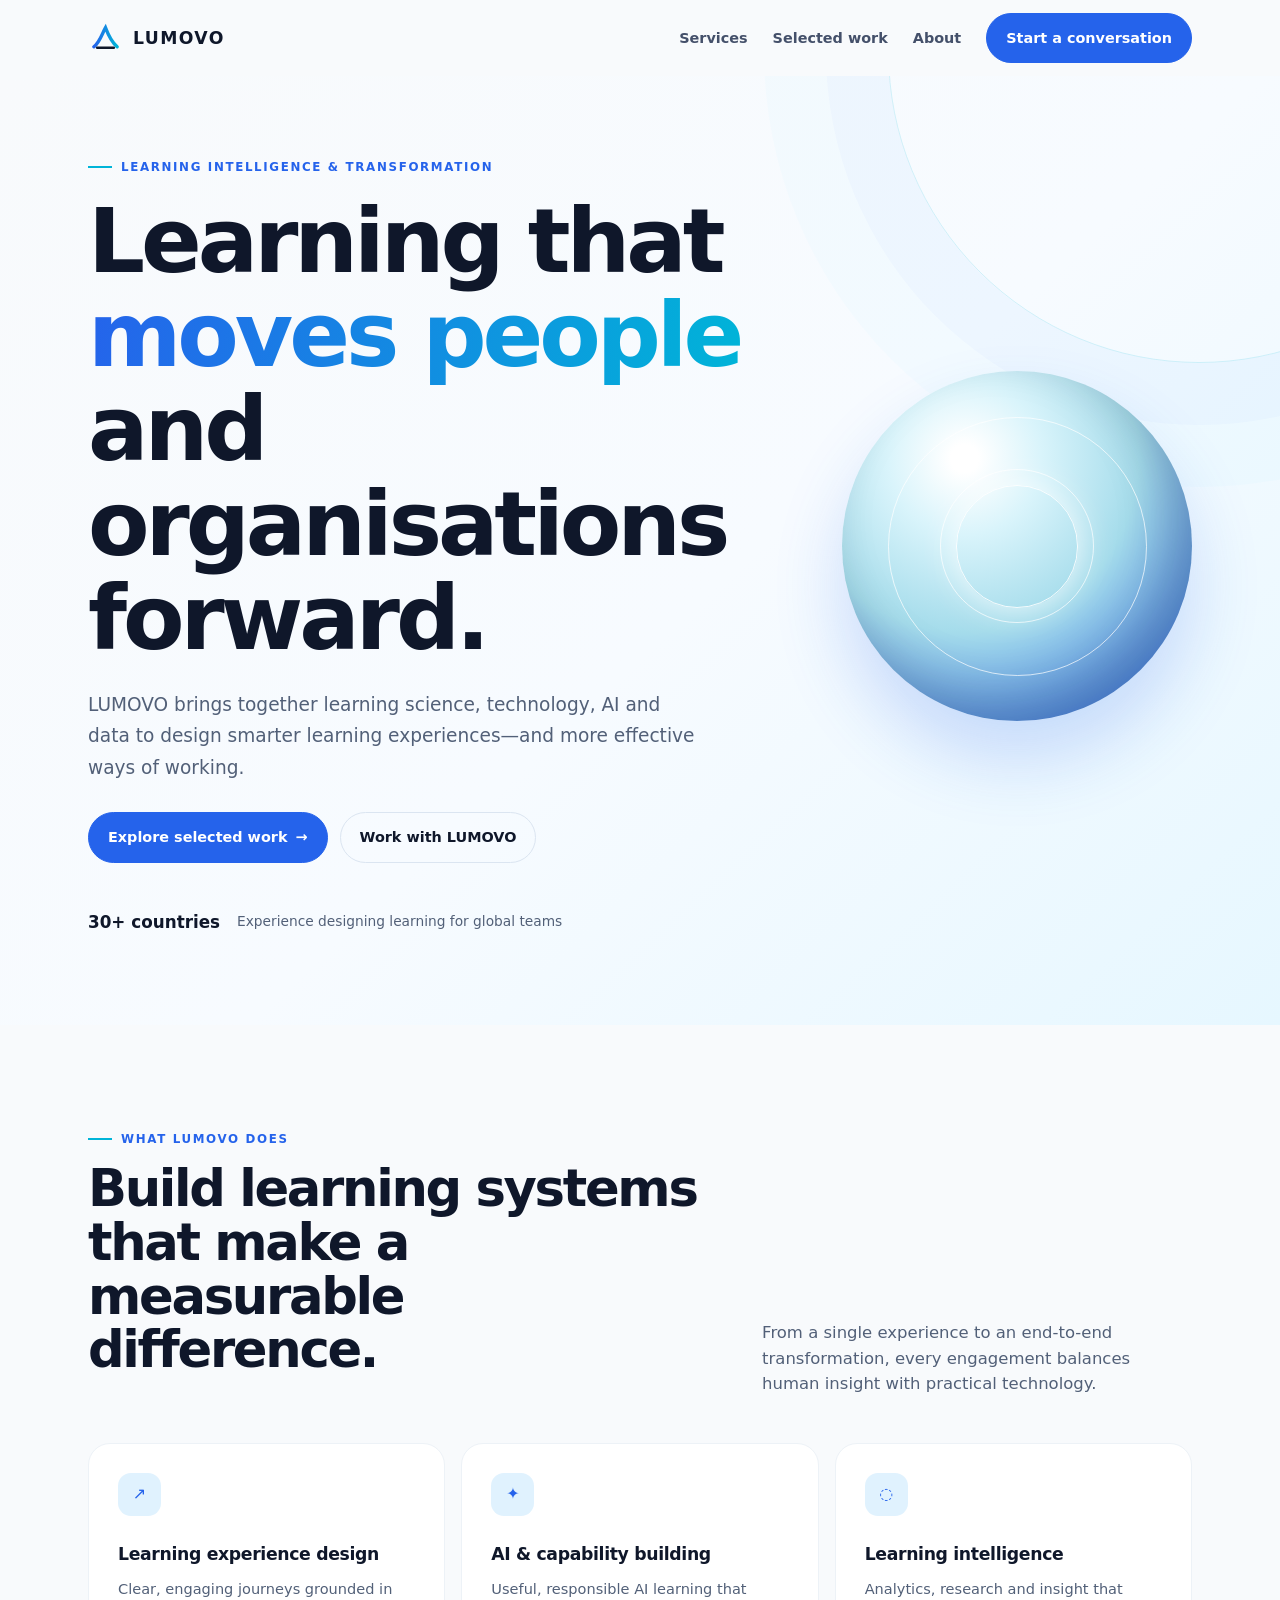
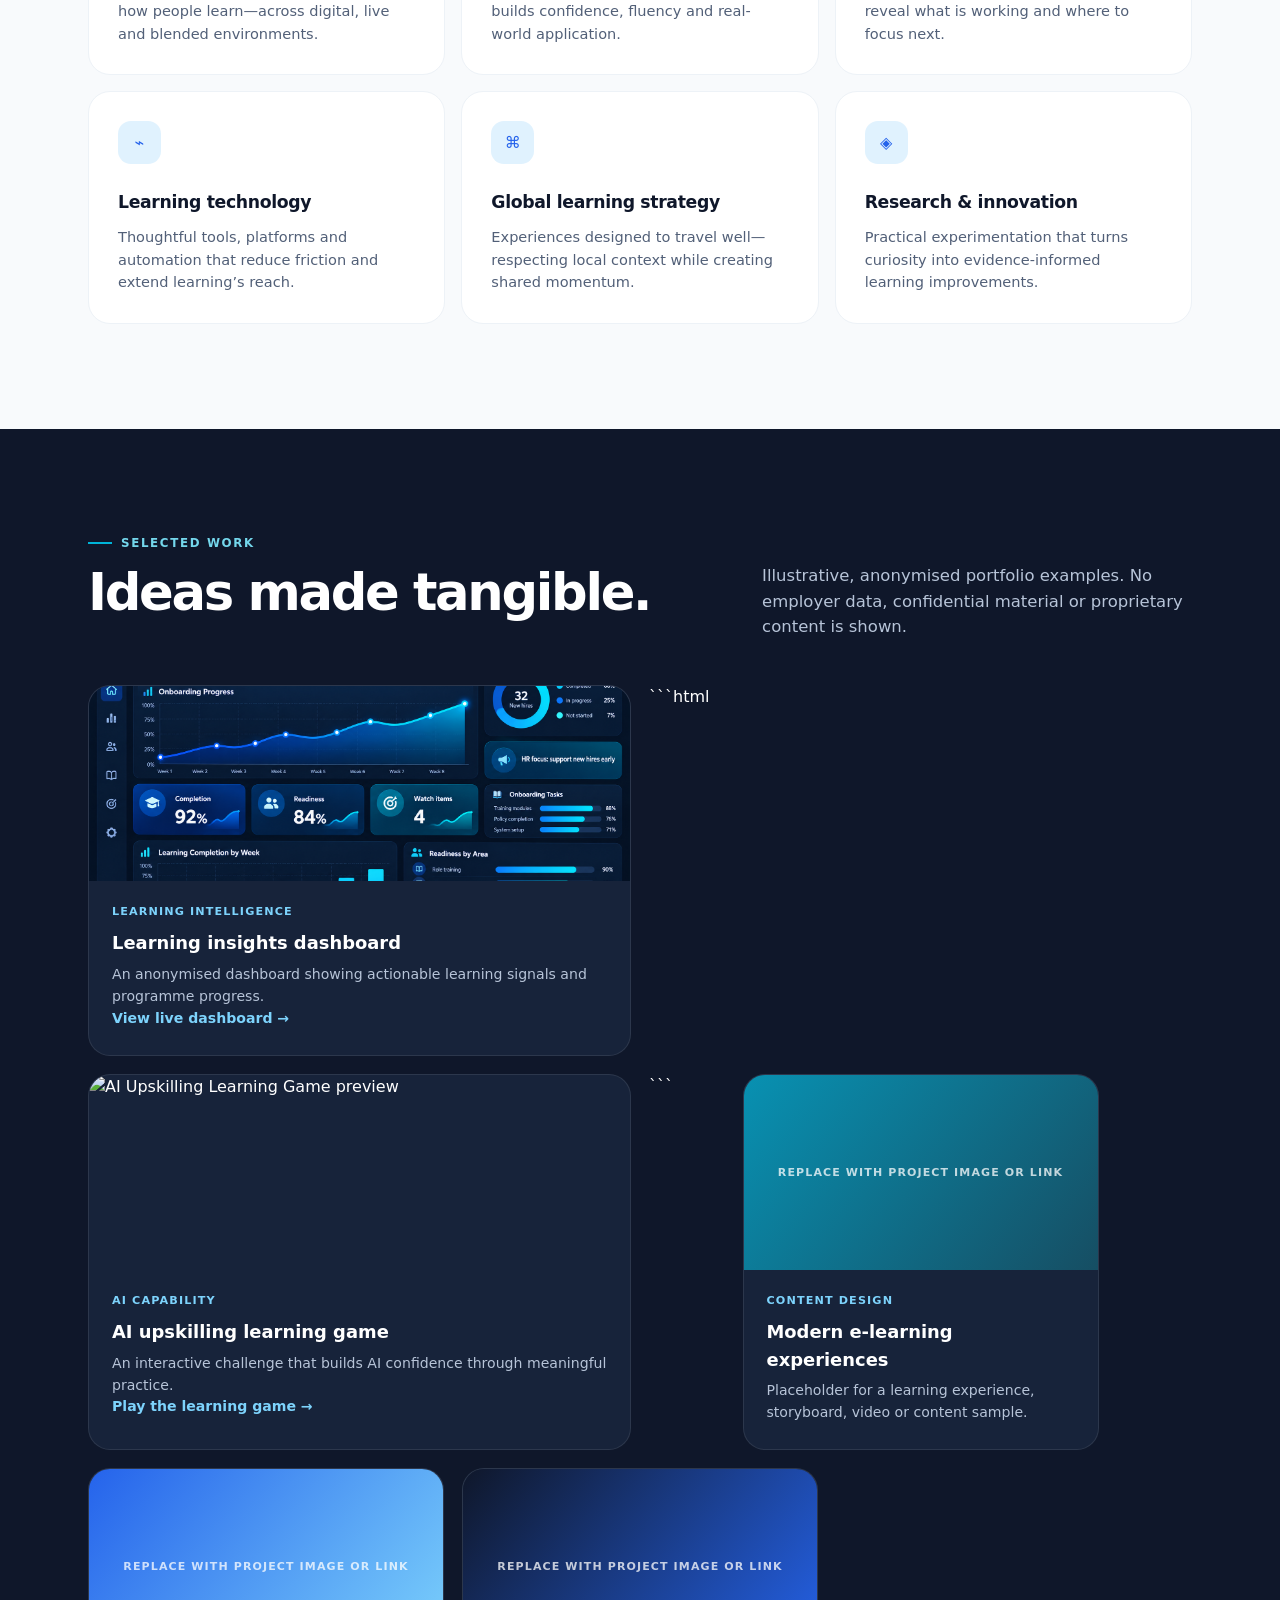
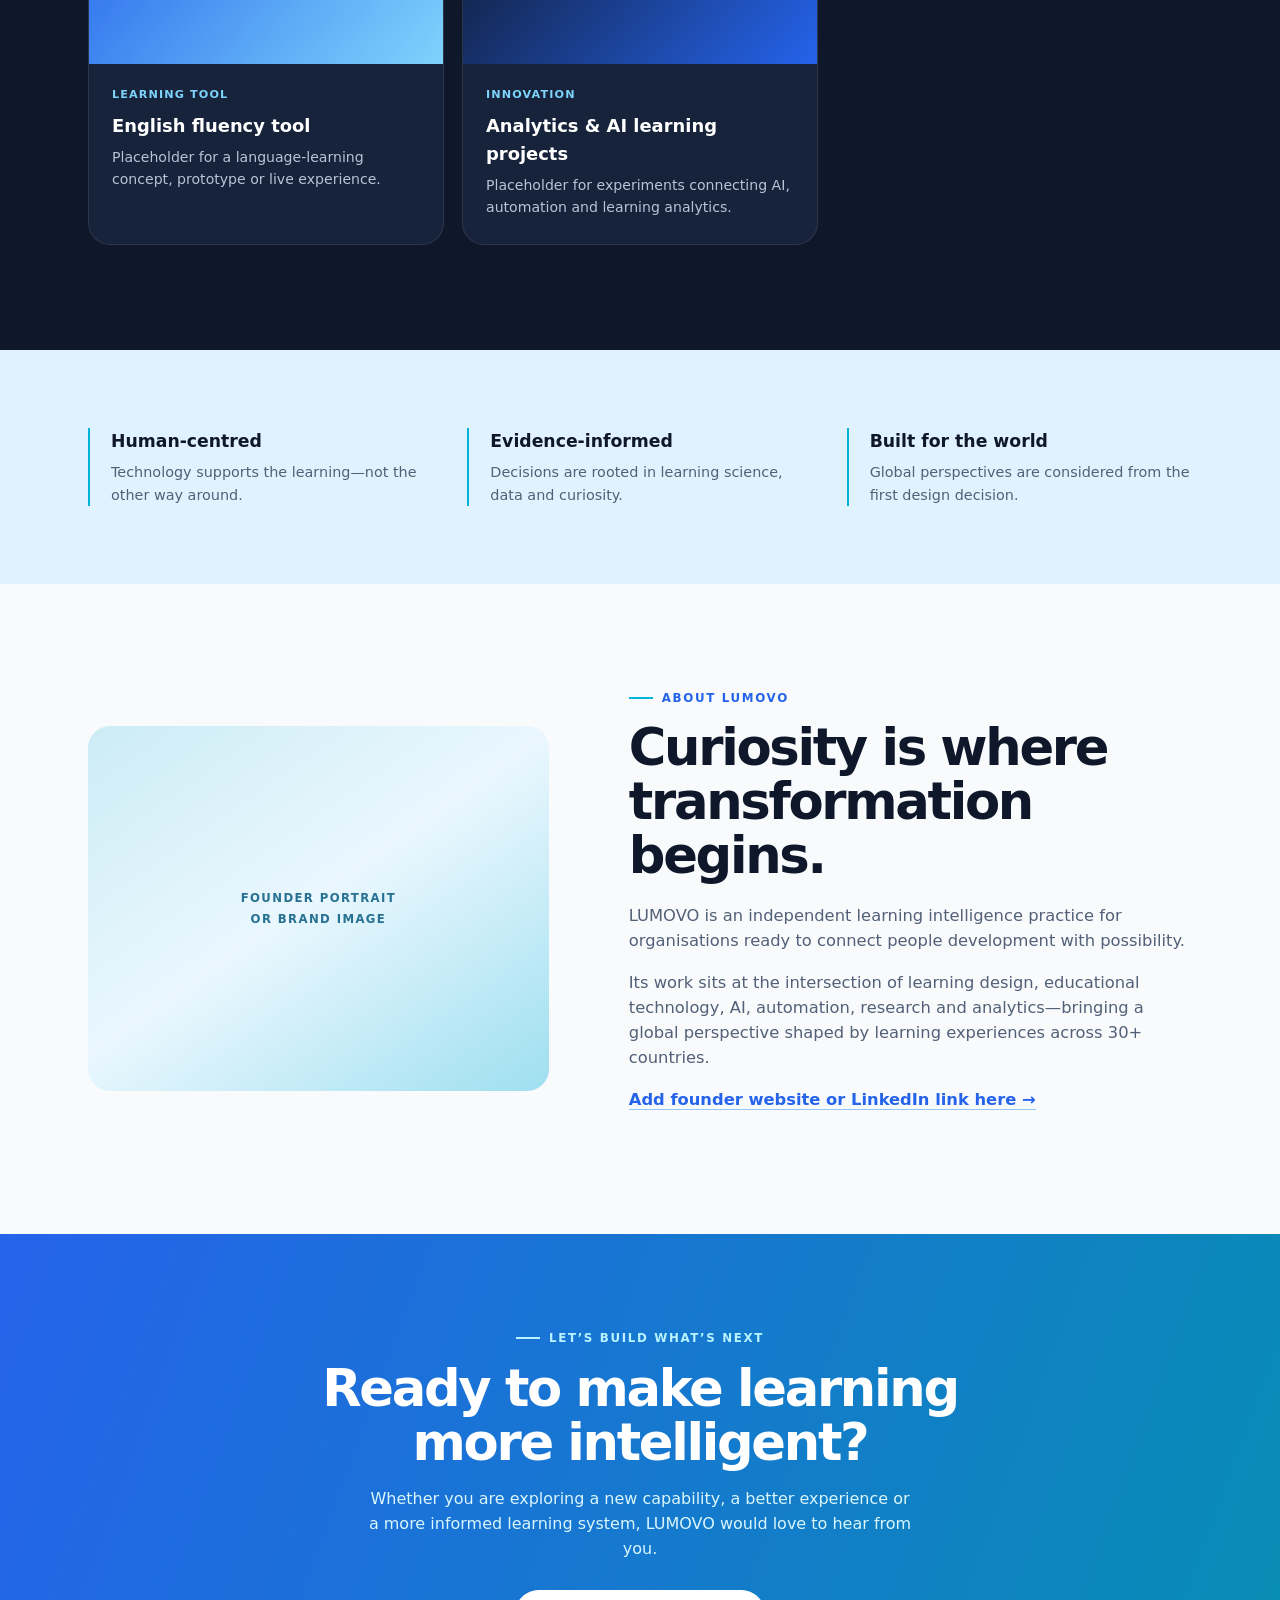
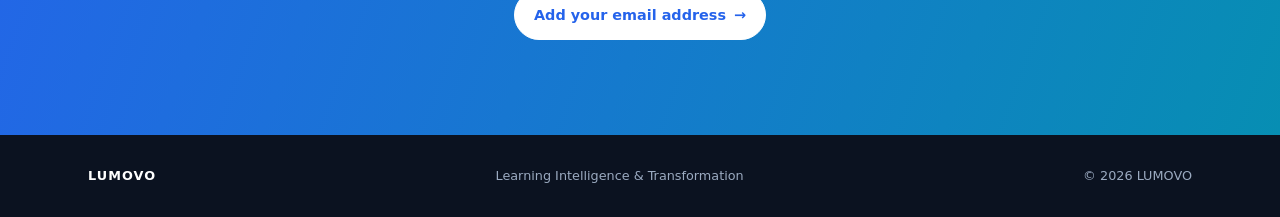
==== index.html @ 99c5e03d "Update index.html" ====
<!doctype html>
<html lang="en">
<head>
  <meta charset="utf-8">
  <meta name="viewport" content="width=device-width, initial-scale=1">
  <meta name="description" content="LUMOVO — Learning Intelligence & Transformation. Global learning experiences designed with science, technology, AI and data.">
  <title>LUMOVO — Learning Intelligence & Transformation</title>
  <style>
    :root{--blue:#2563eb;--cyan:#00b4d8;--ink:#0f172a;--muted:#526078;--soft:#e0f2fe;--mist:#f8fafc;--white:#fff;--line:#dbe5f1;--radius:22px;--shadow:0 18px 50px rgba(15,23,42,.09)}
    *{box-sizing:border-box} html{scroll-behavior:smooth} body{margin:0;font-family:Inter,ui-sans-serif,system-ui,-apple-system,BlinkMacSystemFont,"Segoe UI",sans-serif;color:var(--ink);background:var(--mist);line-height:1.55} a{color:inherit;text-decoration:none} .wrap{max-width:1160px;margin:auto;padding:0 28px}.eyebrow{font-size:.74rem;font-weight:800;letter-spacing:.14em;text-transform:uppercase;color:var(--blue);display:flex;align-items:center;gap:9px}.eyebrow:before{content:"";width:24px;height:2px;background:var(--cyan)}h1,h2,h3,p{margin-top:0}h1,h2{letter-spacing:-.045em;line-height:1.05}h2{font-size:clamp(2rem,4vw,3.3rem);max-width:690px;margin:14px 0 20px}p{color:var(--muted)}
    .nav{height:76px;display:flex;align-items:center;justify-content:space-between}.brand{display:flex;align-items:center;gap:10px;font-size:1.08rem;font-weight:850;letter-spacing:.08em}.mark{width:35px;height:35px}.nav-links{display:flex;align-items:center;gap:25px;font-size:.9rem;font-weight:650;color:#44506a}.nav-links a:not(.button):hover{color:var(--blue)}.button{display:inline-flex;align-items:center;justify-content:center;gap:8px;padding:13px 19px;border-radius:999px;background:var(--blue);color:white;font-size:.9rem;font-weight:750;border:1px solid var(--blue);transition:transform .2s,box-shadow .2s,background .2s}.button:hover{transform:translateY(-2px);box-shadow:0 10px 22px rgba(37,99,235,.25);background:#1d4ed8}.button.ghost{background:transparent;color:var(--ink);border-color:var(--line)}.button.ghost:hover{background:white;box-shadow:none}
    .hero{position:relative;overflow:hidden;padding:82px 0 90px;background:linear-gradient(137deg,#f8fafc 0%,#f7fbff 55%,#e6f7ff 100%)}.hero:before{content:"";position:absolute;width:620px;height:620px;border-radius:50%;border:1px solid rgba(0,180,216,.16);right:-230px;top:-335px;box-shadow:0 0 0 62px rgba(37,99,235,.025),0 0 0 124px rgba(0,180,216,.02)}.hero-grid{position:relative;display:grid;grid-template-columns:1.25fr .75fr;gap:42px;align-items:center}.hero h1{font-size:clamp(3.15rem,7vw,6.2rem);margin:18px 0 24px;max-width:820px}.gradient{background:linear-gradient(100deg,var(--blue),var(--cyan));-webkit-background-clip:text;background-clip:text;color:transparent}.lead{font-size:1.16rem;max-width:620px;line-height:1.7}.hero-actions{display:flex;gap:12px;flex-wrap:wrap;margin-top:29px}.trust{display:flex;gap:17px;align-items:center;margin-top:46px;font-size:.86rem;color:#526078}.trust strong{color:var(--ink);font-size:1.05rem}.orb{aspect-ratio:1;border-radius:50%;background:radial-gradient(circle at 35% 25%,#fff 0 4%,#d9f4fb 22%,#a5dceb 50%,#2563eb 100%);box-shadow:inset -22px -26px 50px rgba(15,23,42,.22),0 40px 70px rgba(37,99,235,.2);position:relative;max-width:350px;justify-self:end;width:100%}.orb:before,.orb:after{content:"";position:absolute;border-radius:50%;border:1px solid rgba(255,255,255,.7)}.orb:before{inset:13%}.orb:after{inset:28%}.orb span{position:absolute;inset:0;margin:auto;width:35%;height:35%;border-radius:50%;border:1px solid rgba(255,255,255,.85);box-shadow:0 0 35px rgba(255,255,255,.8)}
    section{padding:105px 0}.intro{display:grid;grid-template-columns:1fr .7fr;gap:60px;align-items:end}.intro p{font-size:1.03rem;margin:0}.service-grid{display:grid;grid-template-columns:repeat(3,1fr);gap:16px;margin-top:46px}.service{background:white;border:1px solid #edf2f7;padding:29px;border-radius:var(--radius);transition:transform .25s,box-shadow .25s}.service:hover{transform:translateY(-5px);box-shadow:var(--shadow)}.icon{height:43px;width:43px;border-radius:13px;background:var(--soft);color:var(--blue);display:grid;place-items:center;margin-bottom:25px}.service h3{font-size:1.08rem;margin-bottom:10px;letter-spacing:-.02em}.service p{font-size:.91rem;margin-bottom:0}.work{background:var(--ink);color:white}.work .eyebrow{color:#74d7ec}.work h2{color:white}.work .intro p{color:#b7c4d8}.work-grid{display:grid;grid-template-columns:repeat(12,1fr);gap:18px;margin-top:45px}.project{background:#17233a;border:1px solid rgba(255,255,255,.09);border-radius:var(--radius);overflow:hidden;transition:transform .25s,background .25s}.project:hover{transform:translateY(-5px);background:#1d2c46}.project:nth-child(1),.project:nth-child(2){grid-column:span 6}.project:nth-child(n+3){grid-column:span 4}.visual{height:195px;display:grid;place-items:center;position:relative;overflow:hidden;background:linear-gradient(140deg,#233b70,#0d8ca9)}.visual:after{content:"Replace with project image or link";font-size:.69rem;letter-spacing:.1em;text-transform:uppercase;color:rgba(255,255,255,.75);font-weight:700;position:relative;z-index:2}.visual.dashboard{background:linear-gradient(130deg,#1d4ed8,#16aac7)}.visual.dashboard:before{content:"";position:absolute;inset:33px 38px;background:linear-gradient(90deg,rgba(255,255,255,.75) 24%,transparent 24% 27%,rgba(255,255,255,.32) 27% 54%,transparent 54% 57%,rgba(255,255,255,.5) 57%);opacity:.45;border-radius:8px}.visual.game{background:linear-gradient(130deg,#3b82f6,#0f766e)}.visual.content{background:linear-gradient(130deg,#0891b2,#164e63)}.visual.fluency{background:linear-gradient(130deg,#2563eb,#7dd3fc)}.visual.analytics{background:linear-gradient(130deg,#0f172a,#2563eb)}.project-copy{padding:22px 23px 25px}.tag{font-size:.7rem;color:#7dd3fc;letter-spacing:.1em;text-transform:uppercase;font-weight:800}.project h3{font-size:1.12rem;margin:9px 0 7px}.project p{font-size:.88rem;color:#b7c4d8;margin:0}
    .principles{padding:78px 0;background:var(--soft)}.principle-grid{display:grid;grid-template-columns:repeat(3,1fr);gap:34px}.principle{border-left:2px solid var(--cyan);padding-left:21px}.principle strong{display:block;font-size:1.08rem;margin-bottom:7px}.principle p{font-size:.9rem;margin:0}.about-grid{display:grid;grid-template-columns:.9fr 1.1fr;gap:80px;align-items:center}.portrait{min-height:365px;border-radius:var(--radius);background:linear-gradient(145deg,#ccecf5,#eaf7fe 48%,#9edff0);position:relative;overflow:hidden;display:grid;place-items:center}.portrait:after{content:"Founder portrait\A or brand image";white-space:pre;text-align:center;text-transform:uppercase;line-height:1.8;letter-spacing:.12em;font-size:.73rem;color:#277192;font-weight:800}.about-copy p{font-size:1.02rem}.text-link{color:var(--blue);font-weight:750;border-bottom:1px solid #93c5fd}.contact{padding:95px 0;background:linear-gradient(110deg,#2563eb,#078eb3);text-align:center;color:white}.contact .eyebrow{color:#b8f4ff;justify-content:center}.contact .eyebrow:before{background:#b8f4ff}.contact h2{max-width:700px;margin:15px auto 18px;color:white}.contact p{color:#d9f6fc;max-width:550px;margin:0 auto 28px}.contact .button{background:white;color:var(--blue);border-color:white}.contact .button:hover{box-shadow:0 12px 28px rgba(3,28,59,.22)}footer{background:#0b1220;color:#9baac0;padding:31px 0;font-size:.8rem}footer .wrap{display:flex;justify-content:space-between;gap:20px;align-items:center}.footer-brand{color:white;font-weight:800;letter-spacing:.08em}
    @media(max-width:800px){.nav-links>a:not(.button){display:none}.hero{padding:50px 0 70px}.hero-grid,.intro,.about-grid{grid-template-columns:1fr}.orb{display:none}.intro{gap:10px}.service-grid,.principle-grid{grid-template-columns:1fr}.work-grid{grid-template-columns:1fr}.project:nth-child(n){grid-column:span 1}.about-grid{gap:38px}.portrait{min-height:260px}section{padding:72px 0}footer .wrap{flex-direction:column;align-items:flex-start}.trust{margin-top:36px}}
    @media(prefers-reduced-motion:reduce){html{scroll-behavior:auto}*,*:before,*:after{transition:none!important}}
  </style>
</head>
<body>
  <header class="wrap nav"><a class="brand" href="#top" aria-label="Lumovo home"><svg class="mark" viewBox="0 0 42 42" aria-hidden="true"><defs><linearGradient id="g" x1="0" x2="1"><stop stop-color="#2563EB"/><stop offset="1" stop-color="#00B4D8"/></linearGradient></defs><path d="M7 31C14 26 17 15 21 8c3 8 7 17 14 23" fill="none" stroke="url(#g)" stroke-width="4" stroke-linecap="round"/><path d="M11 32h20" stroke="#0F172A" stroke-width="3" stroke-linecap="round"/></svg>LUMOVO</a><nav class="nav-links" aria-label="Main navigation"><a href="#services">Services</a><a href="#work">Selected work</a><a href="#about">About</a><a class="button" href="#contact">Start a conversation</a></nav></header>
  <main id="top">
    <section class="hero"><div class="wrap hero-grid"><div><div class="eyebrow">Learning Intelligence &amp; Transformation</div><h1>Learning that <span class="gradient">moves people</span> and organisations forward.</h1><p class="lead">LUMOVO brings together learning science, technology, AI and data to design smarter learning experiences—and more effective ways of working.</p><div class="hero-actions"><a class="button" href="#work">Explore selected work <span aria-hidden="true">→</span></a><a class="button ghost" href="#contact">Work with LUMOVO</a></div><div class="trust"><strong>30+ countries</strong><span>Experience designing learning for global teams</span></div></div><div class="orb" aria-hidden="true"><span></span></div></div></section>
    <section id="services"><div class="wrap"><div class="intro"><div><div class="eyebrow">What LUMOVO does</div><h2>Build learning systems that make a measurable difference.</h2></div><p>From a single experience to an end-to-end transformation, every engagement balances human insight with practical technology.</p></div><div class="service-grid"><article class="service"><div class="icon">↗</div><h3>Learning experience design</h3><p>Clear, engaging journeys grounded in how people learn—across digital, live and blended environments.</p></article><article class="service"><div class="icon">✦</div><h3>AI &amp; capability building</h3><p>Useful, responsible AI learning that builds confidence, fluency and real-world application.</p></article><article class="service"><div class="icon">◌</div><h3>Learning intelligence</h3><p>Analytics, research and insight that reveal what is working and where to focus next.</p></article><article class="service"><div class="icon">⌁</div><h3>Learning technology</h3><p>Thoughtful tools, platforms and automation that reduce friction and extend learning’s reach.</p></article><article class="service"><div class="icon">⌘</div><h3>Global learning strategy</h3><p>Experiences designed to travel well—respecting local context while creating shared momentum.</p></article><article class="service"><div class="icon">◈</div><h3>Research &amp; innovation</h3><p>Practical experimentation that turns curiosity into evidence-informed learning improvements.</p></article></div></div></section>
    <section class="work" id="work"><div class="wrap"><div class="intro"><div><div class="eyebrow">Selected work</div><h2>Ideas made tangible.</h2></div><p>Illustrative, anonymised portfolio examples. No employer data, confidential material or proprietary content is shown.</p></div><div class="work-grid">
      <article class="project"><a href="https://deepikakanojia.github.io/Onboarding-Dashboard/" target="_blank" rel="noopener" style="display:block; height:195px; overflow:hidden;">   <img src="assets/learning-insights-dashboard.png" alt="Anonymised learning insights dashboard preview" style="width:100%; height:100%; object-fit:cover; display:block;"> </a><div class="project-copy"><div class="tag">Learning intelligence</div><h3>Learning insights dashboard</h3><p>An anonymised dashboard showing actionable learning signals and programme progress.</p> <p><a href="https://deepikakanojia.github.io/Onboarding-Dashboard/" target="_blank" rel="noopener" style="color:#7dd3fc; font-weight:700;">View live dashboard →</a></p></div></article>
      ```html <article class="project">   <a href="https://deepikakanojia.github.io/AI-upskilling-learning-game/"      target="_blank"      rel="noopener"      style="display:block; height:195px; overflow:hidden;">      <img       src="assets/ai-upskilling-learning-game.png"       alt="AI Upskilling Learning Game preview"       style="width:100%; height:100%; object-fit:cover; display:block;">   </a>    <div class="project-copy">     <div class="tag">AI capability</div>     <h3>AI upskilling learning game</h3>     <p>An interactive challenge that builds AI confidence through meaningful practice.</p>     <p>       <a href="https://deepikakanojia.github.io/AI-upskilling-learning-game/"          target="_blank"          rel="noopener"          style="color:#7dd3fc; font-weight:700;">         Play the learning game →       </a>     </p>   </div> </article> ```
      <article class="project"><div class="visual content"></div><div class="project-copy"><div class="tag">Content design</div><h3>Modern e-learning experiences</h3><p>Placeholder for a learning experience, storyboard, video or content sample.</p></div></article>
      <article class="project"><div class="visual fluency"></div><div class="project-copy"><div class="tag">Learning tool</div><h3>English fluency tool</h3><p>Placeholder for a language-learning concept, prototype or live experience.</p></div></article>
      <article class="project"><div class="visual analytics"></div><div class="project-copy"><div class="tag">Innovation</div><h3>Analytics &amp; AI learning projects</h3><p>Placeholder for experiments connecting AI, automation and learning analytics.</p></div></article>
    </div></div></section>
    <section class="principles"><div class="wrap principle-grid"><div class="principle"><strong>Human-centred</strong><p>Technology supports the learning—not the other way around.</p></div><div class="principle"><strong>Evidence-informed</strong><p>Decisions are rooted in learning science, data and curiosity.</p></div><div class="principle"><strong>Built for the world</strong><p>Global perspectives are considered from the first design decision.</p></div></div></section>
    <section id="about"><div class="wrap about-grid"><div class="portrait" role="img" aria-label="Placeholder for founder portrait or a Lumovo brand image"></div><div class="about-copy"><div class="eyebrow">About LUMOVO</div><h2>Curiosity is where transformation begins.</h2><p>LUMOVO is an independent learning intelligence practice for organisations ready to connect people development with possibility.</p><p>Its work sits at the intersection of learning design, educational technology, AI, automation, research and analytics—bringing a global perspective shaped by learning experiences across 30+ countries.</p><p><a class="text-link" href="https://example.com" target="_blank" rel="noopener">Add founder website or LinkedIn link here →</a></p></div></div></section>
    <section class="contact" id="contact"><div class="wrap"><div class="eyebrow">Let’s build what’s next</div><h2>Ready to make learning more intelligent?</h2><p>Whether you are exploring a new capability, a better experience or a more informed learning system, LUMOVO would love to hear from you.</p><a class="button" href="mailto:hello@yourdomain.com">Add your email address <span aria-hidden="true">→</span></a></div></section>
  </main>
  <footer><div class="wrap"><span class="footer-brand">LUMOVO</span><span>Learning Intelligence &amp; Transformation</span><span>© <span id="year"></span> LUMOVO</span></div></footer>
  <script>document.getElementById('year').textContent=new Date().getFullYear();</script>
</body>
</html>
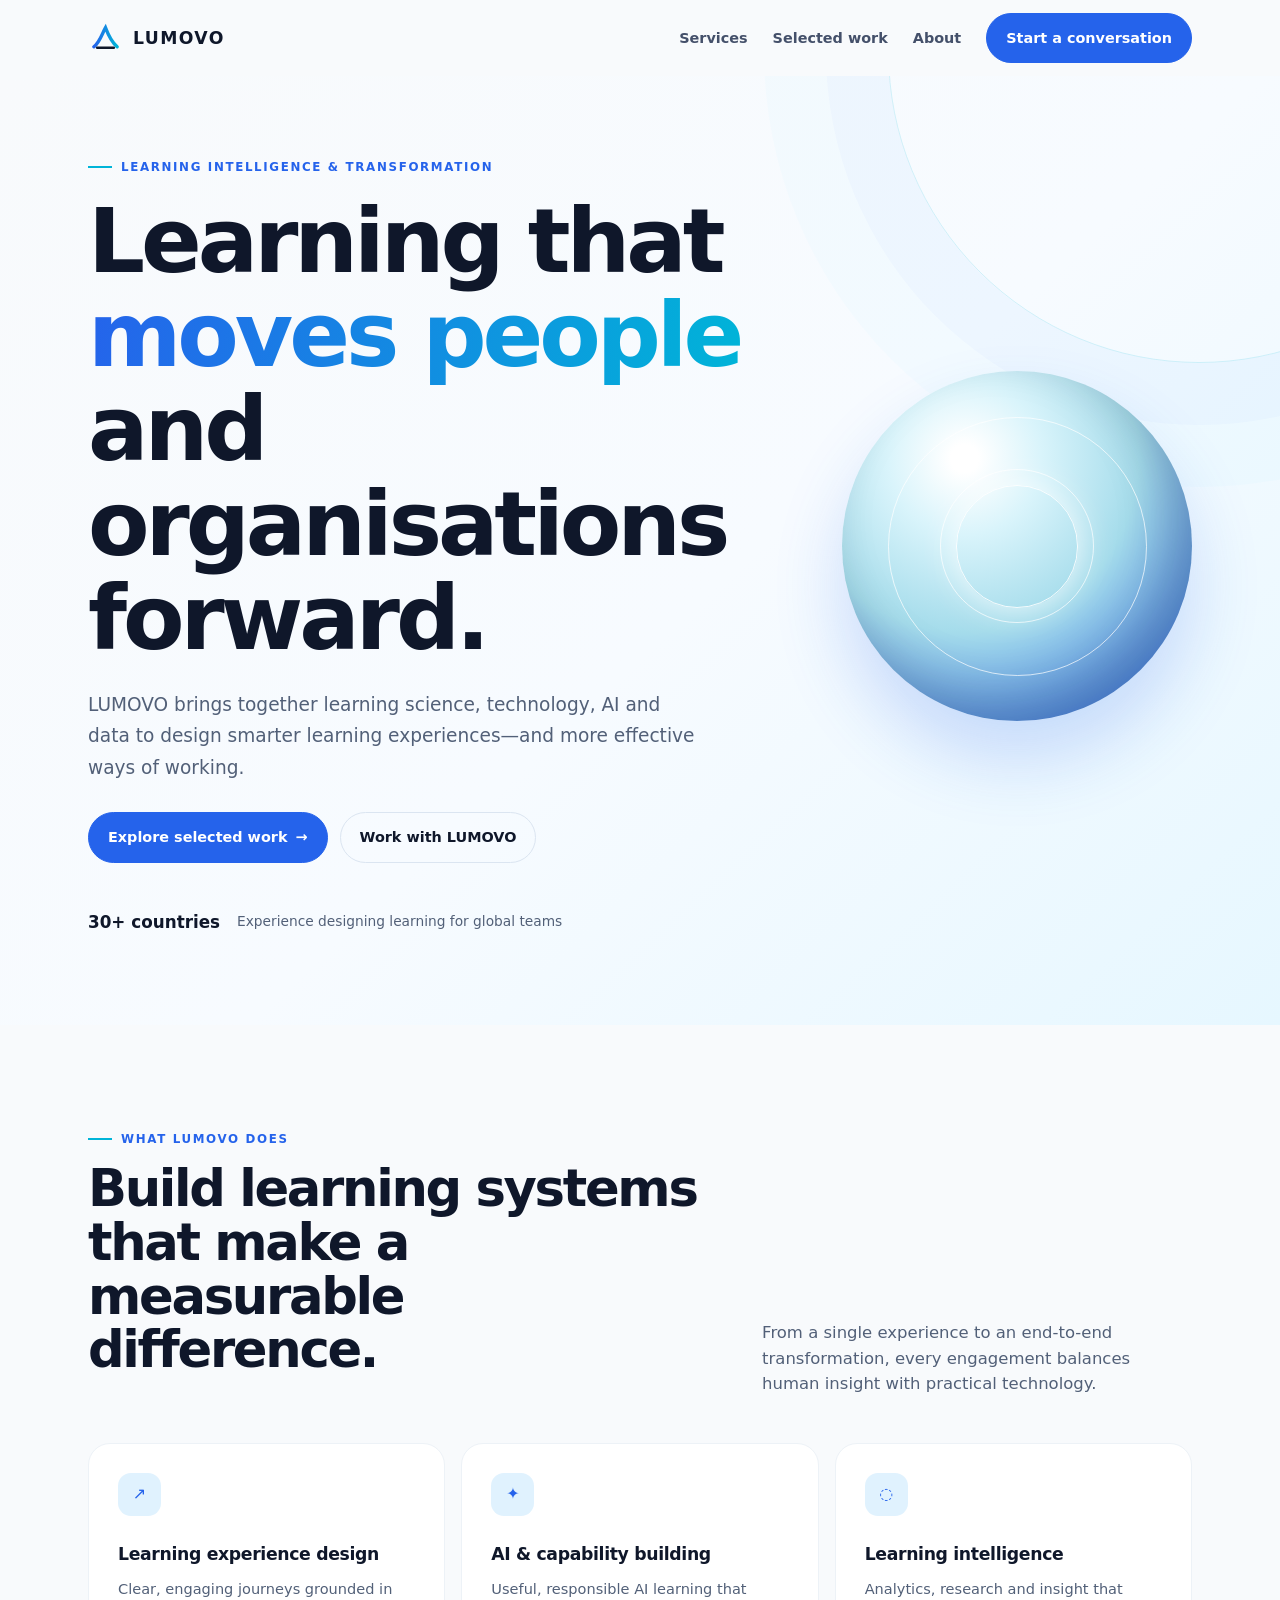
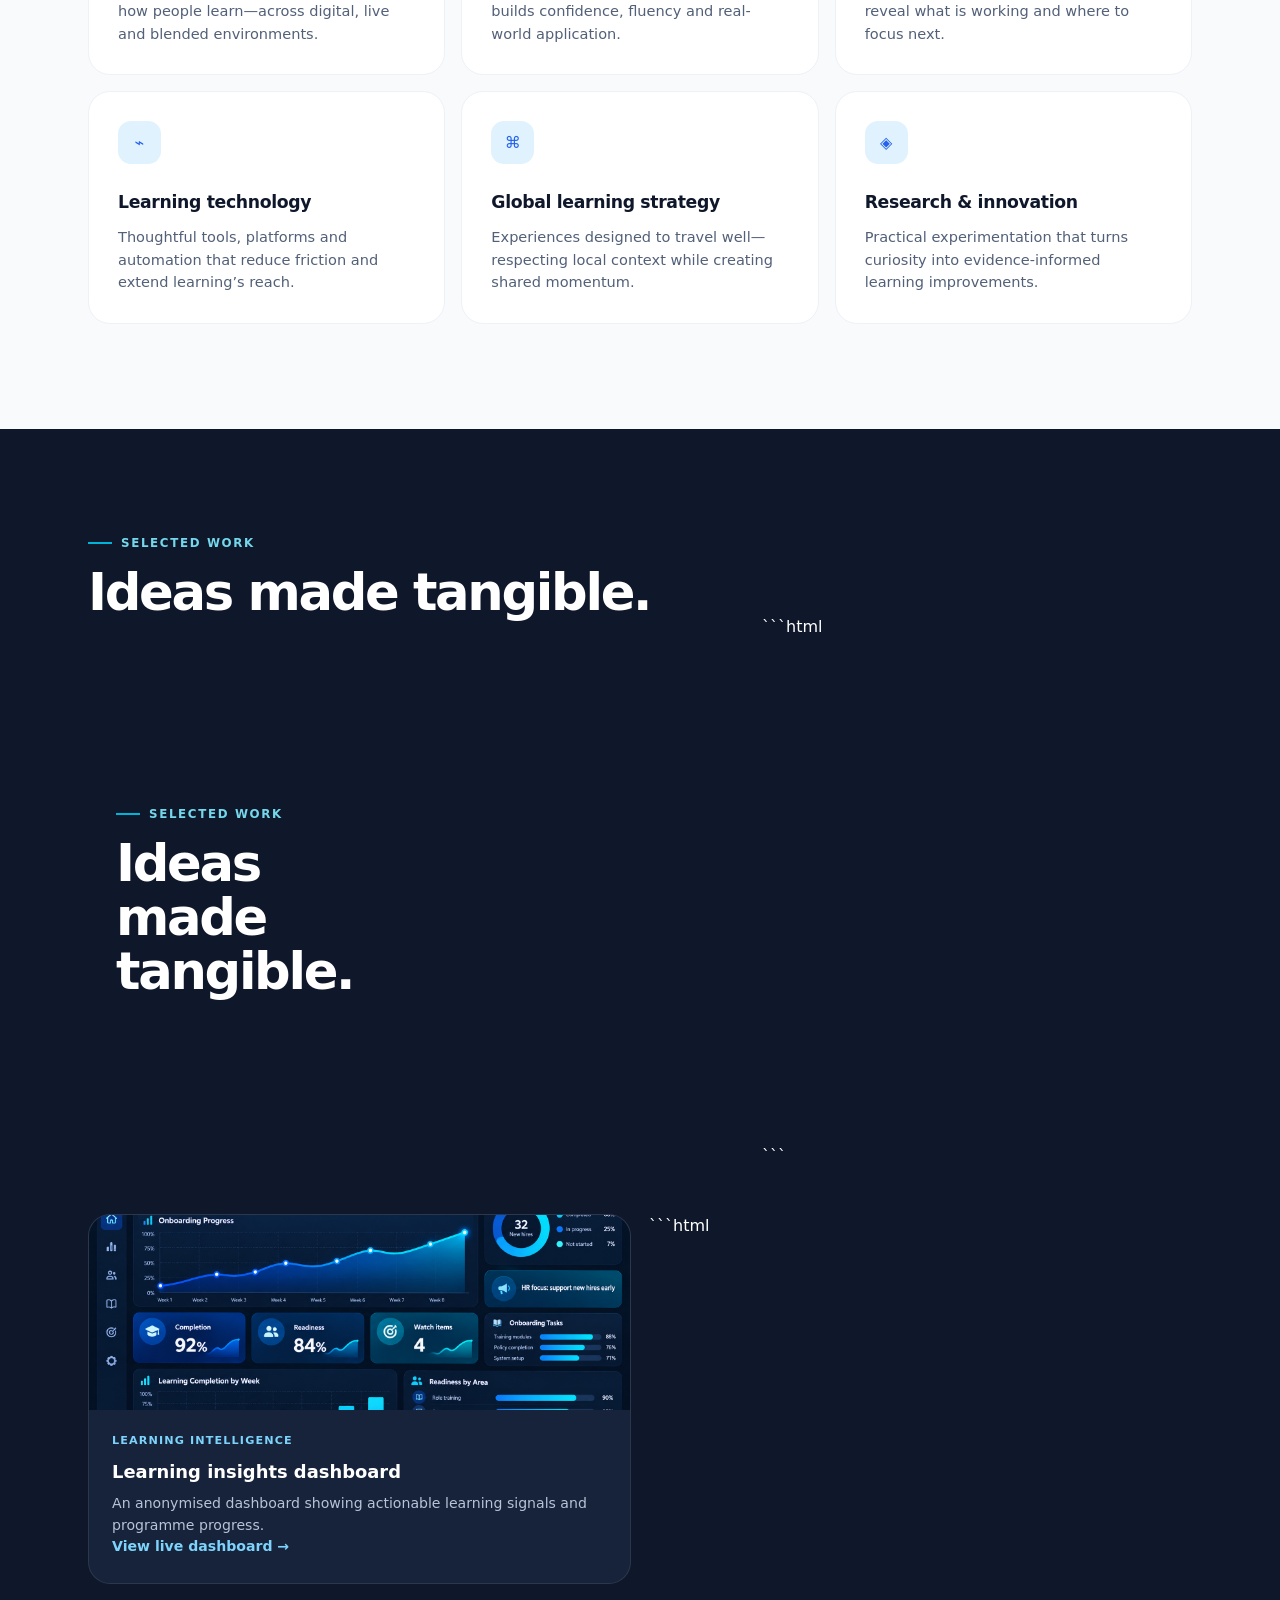
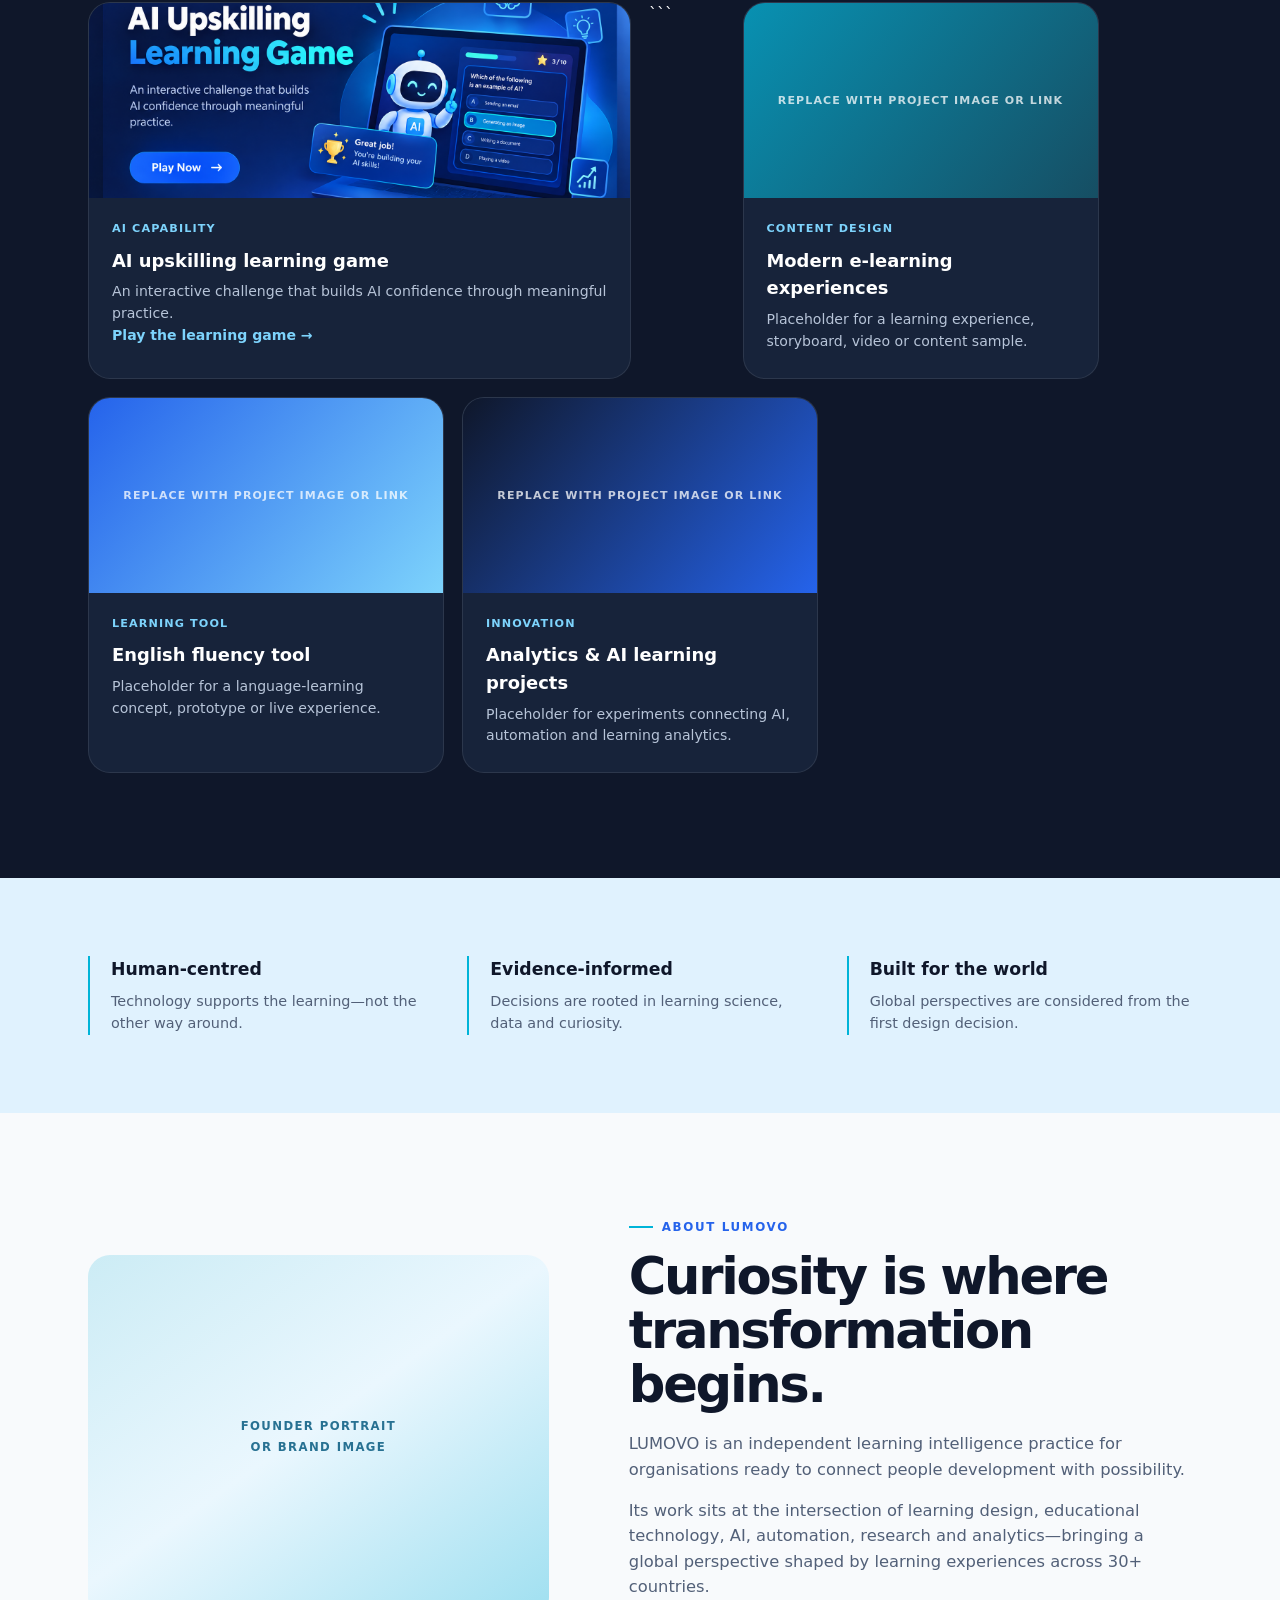
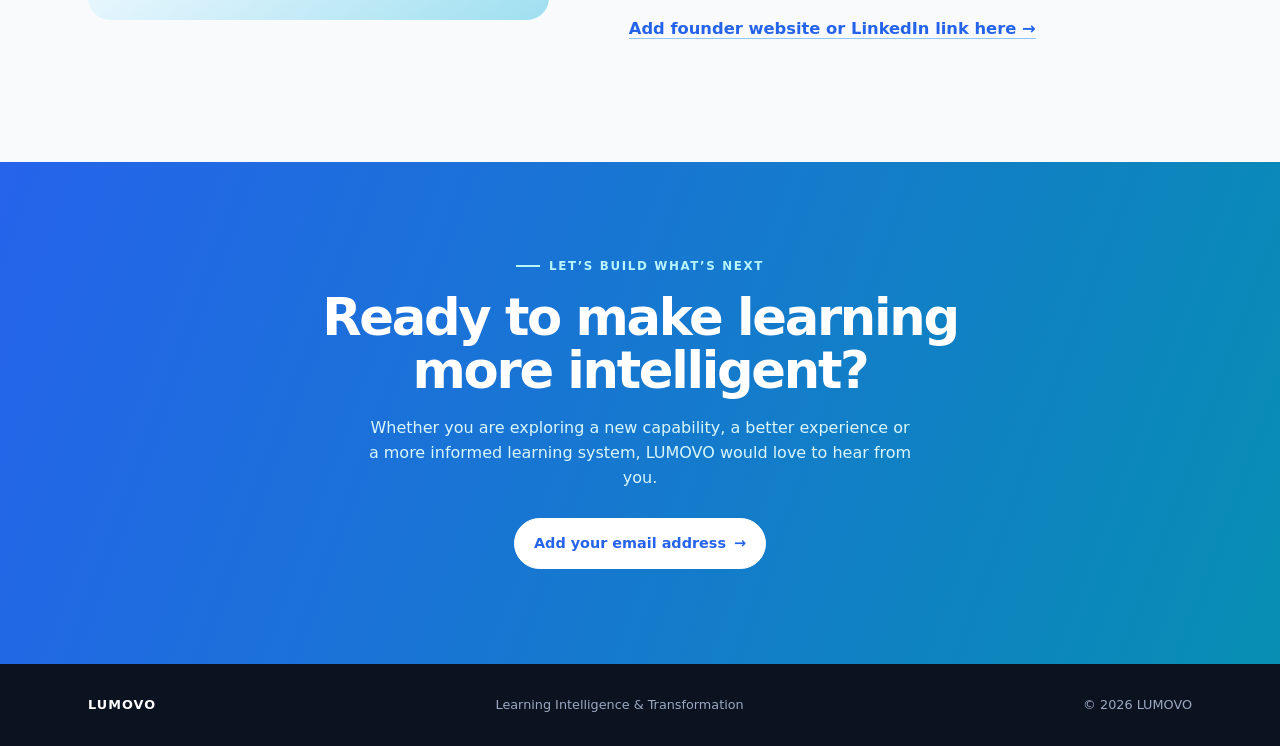
==== commit 47da6c48: "Update index.html" ====
--- a/index.html
+++ b/index.html
@@ -21,7 +21,7 @@
   <main id="top">
     <section class="hero"><div class="wrap hero-grid"><div><div class="eyebrow">Learning Intelligence &amp; Transformation</div><h1>Learning that <span class="gradient">moves people</span> and organisations forward.</h1><p class="lead">LUMOVO brings together learning science, technology, AI and data to design smarter learning experiences—and more effective ways of working.</p><div class="hero-actions"><a class="button" href="#work">Explore selected work <span aria-hidden="true">→</span></a><a class="button ghost" href="#contact">Work with LUMOVO</a></div><div class="trust"><strong>30+ countries</strong><span>Experience designing learning for global teams</span></div></div><div class="orb" aria-hidden="true"><span></span></div></div></section>
     <section id="services"><div class="wrap"><div class="intro"><div><div class="eyebrow">What LUMOVO does</div><h2>Build learning systems that make a measurable difference.</h2></div><p>From a single experience to an end-to-end transformation, every engagement balances human insight with practical technology.</p></div><div class="service-grid"><article class="service"><div class="icon">↗</div><h3>Learning experience design</h3><p>Clear, engaging journeys grounded in how people learn—across digital, live and blended environments.</p></article><article class="service"><div class="icon">✦</div><h3>AI &amp; capability building</h3><p>Useful, responsible AI learning that builds confidence, fluency and real-world application.</p></article><article class="service"><div class="icon">◌</div><h3>Learning intelligence</h3><p>Analytics, research and insight that reveal what is working and where to focus next.</p></article><article class="service"><div class="icon">⌁</div><h3>Learning technology</h3><p>Thoughtful tools, platforms and automation that reduce friction and extend learning’s reach.</p></article><article class="service"><div class="icon">⌘</div><h3>Global learning strategy</h3><p>Experiences designed to travel well—respecting local context while creating shared momentum.</p></article><article class="service"><div class="icon">◈</div><h3>Research &amp; innovation</h3><p>Practical experimentation that turns curiosity into evidence-informed learning improvements.</p></article></div></div></section>
-    <section class="work" id="work"><div class="wrap"><div class="intro"><div><div class="eyebrow">Selected work</div><h2>Ideas made tangible.</h2></div><p>Illustrative, anonymised portfolio examples. No employer data, confidential material or proprietary content is shown.</p></div><div class="work-grid">
+    <section class="work" id="work"><div class="wrap"><div class="intro"><div><div class="eyebrow">Selected work</div><h2>Ideas made tangible.</h2></div>```html <section class="work" id="work">   <div class="wrap">     <div class="intro">       <div>         <div class="eyebrow">Selected work</div>         <h2>Ideas made tangible.</h2>       </div>     </div>      <div class="work-grid">       <!-- Keep all your existing project cards here -->     </div>   </div> </section> ```</div><div class="work-grid">
       <article class="project"><a href="https://deepikakanojia.github.io/Onboarding-Dashboard/" target="_blank" rel="noopener" style="display:block; height:195px; overflow:hidden;">   <img src="assets/learning-insights-dashboard.png" alt="Anonymised learning insights dashboard preview" style="width:100%; height:100%; object-fit:cover; display:block;"> </a><div class="project-copy"><div class="tag">Learning intelligence</div><h3>Learning insights dashboard</h3><p>An anonymised dashboard showing actionable learning signals and programme progress.</p> <p><a href="https://deepikakanojia.github.io/Onboarding-Dashboard/" target="_blank" rel="noopener" style="color:#7dd3fc; font-weight:700;">View live dashboard →</a></p></div></article>
       ```html <article class="project">   <a href="https://deepikakanojia.github.io/AI-upskilling-learning-game/"      target="_blank"      rel="noopener"      style="display:block; height:195px; overflow:hidden;">      <img       src="assets/ai-upskilling-learning-game.png"       alt="AI Upskilling Learning Game preview"       style="width:100%; height:100%; object-fit:cover; display:block;">   </a>    <div class="project-copy">     <div class="tag">AI capability</div>     <h3>AI upskilling learning game</h3>     <p>An interactive challenge that builds AI confidence through meaningful practice.</p>     <p>       <a href="https://deepikakanojia.github.io/AI-upskilling-learning-game/"          target="_blank"          rel="noopener"          style="color:#7dd3fc; font-weight:700;">         Play the learning game →       </a>     </p>   </div> </article> ```
       <article class="project"><div class="visual content"></div><div class="project-copy"><div class="tag">Content design</div><h3>Modern e-learning experiences</h3><p>Placeholder for a learning experience, storyboard, video or content sample.</p></div></article>
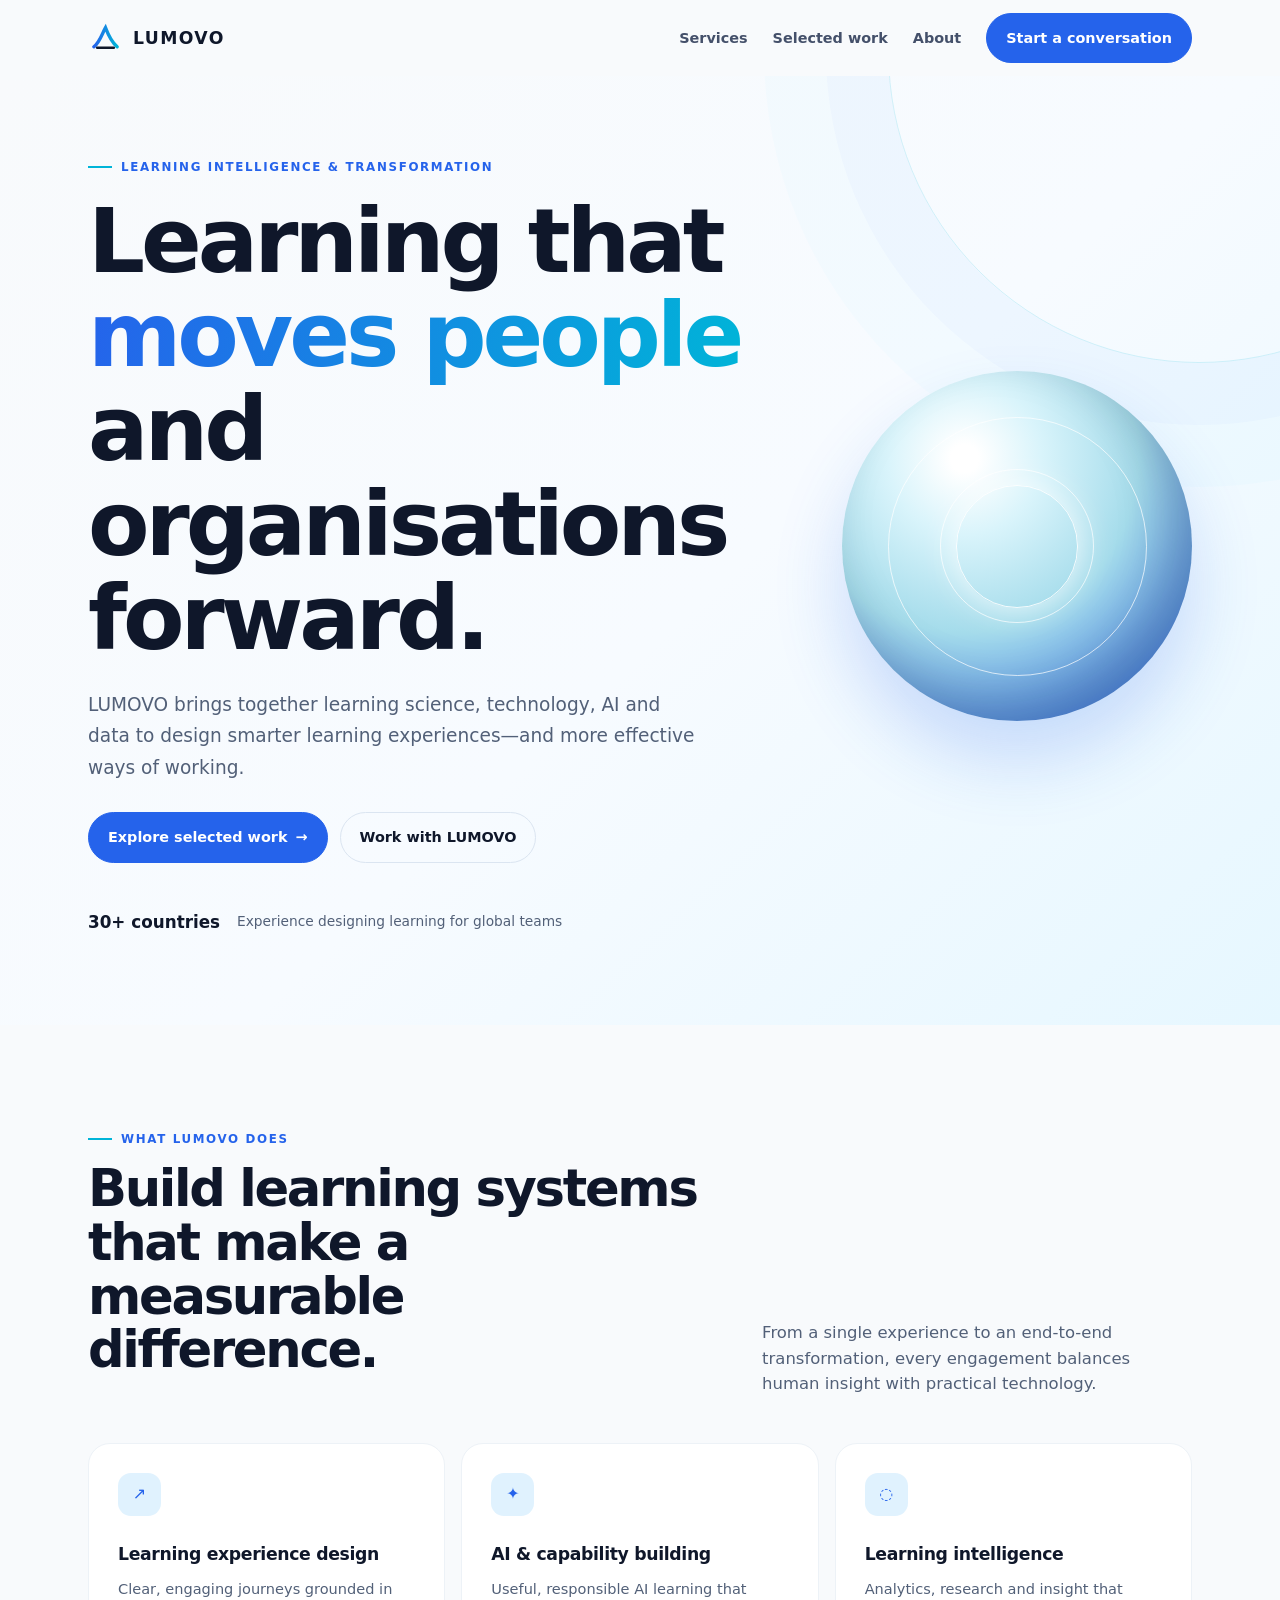
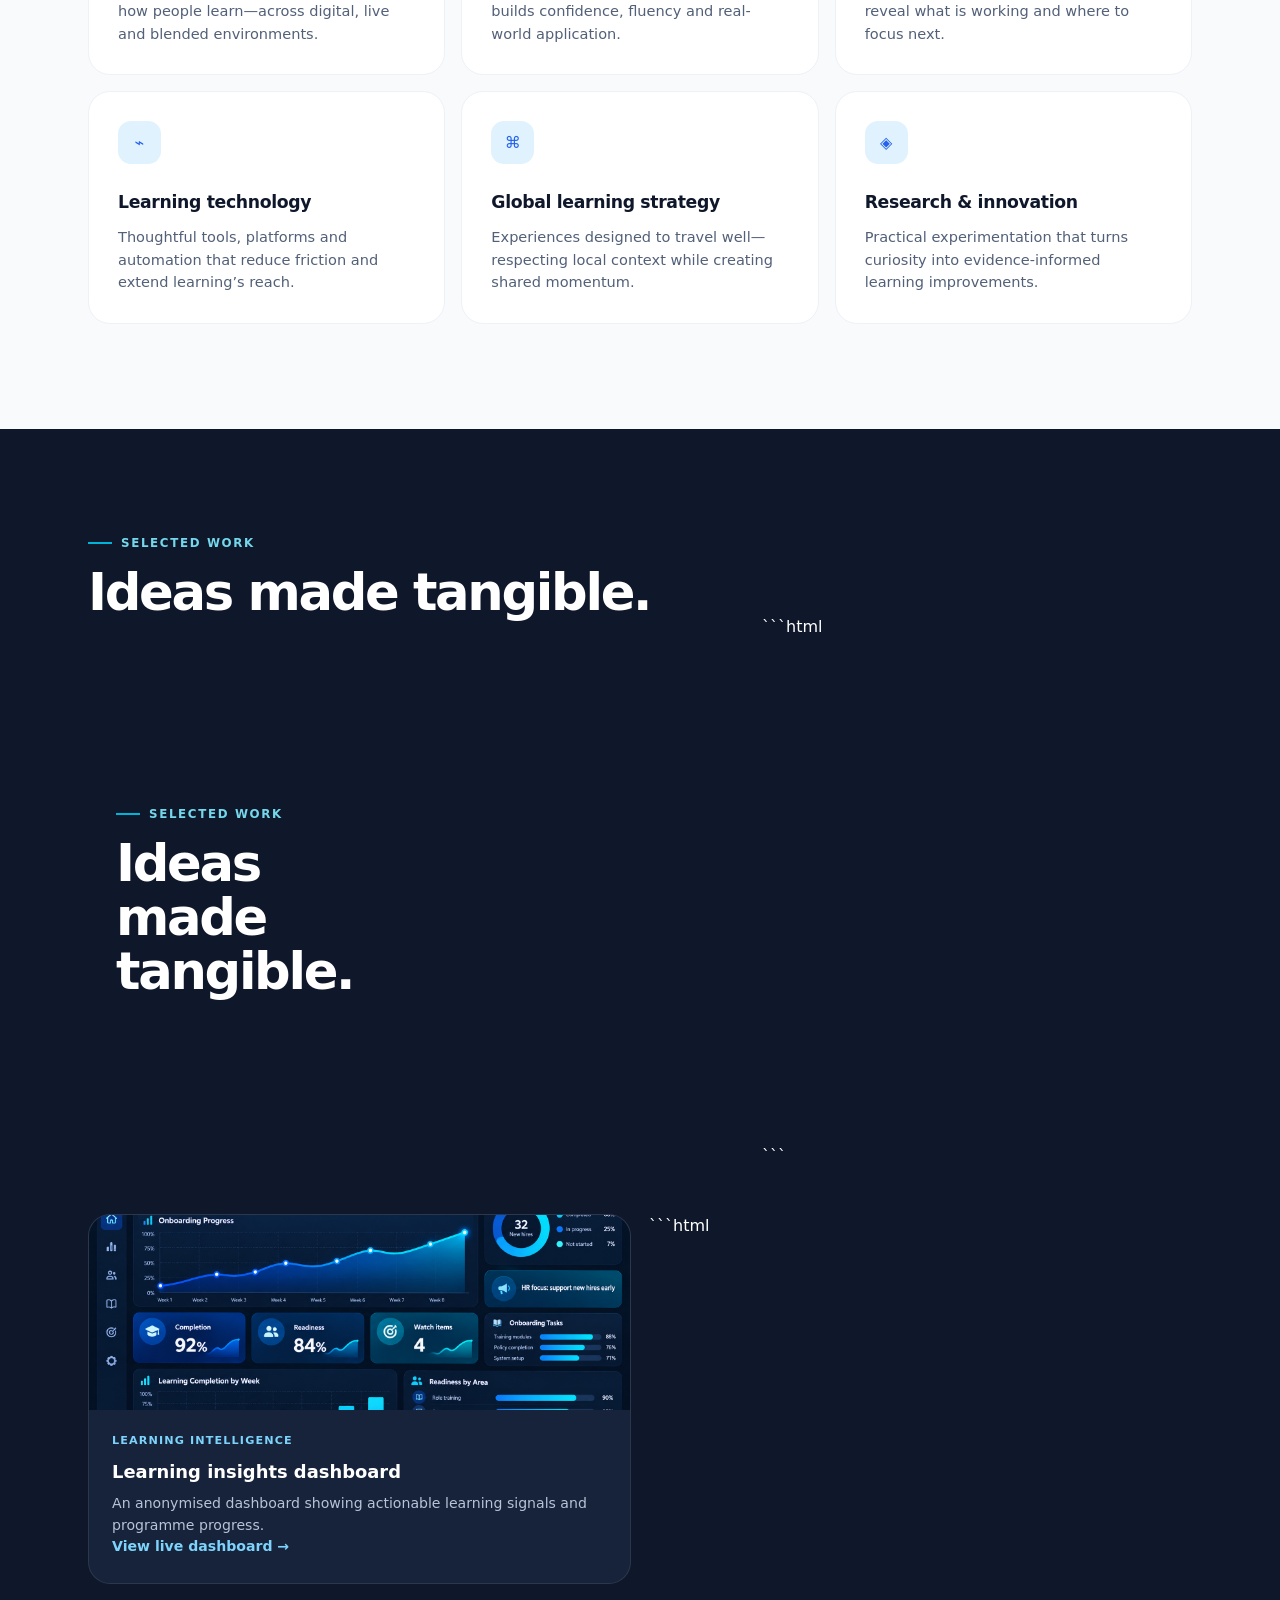
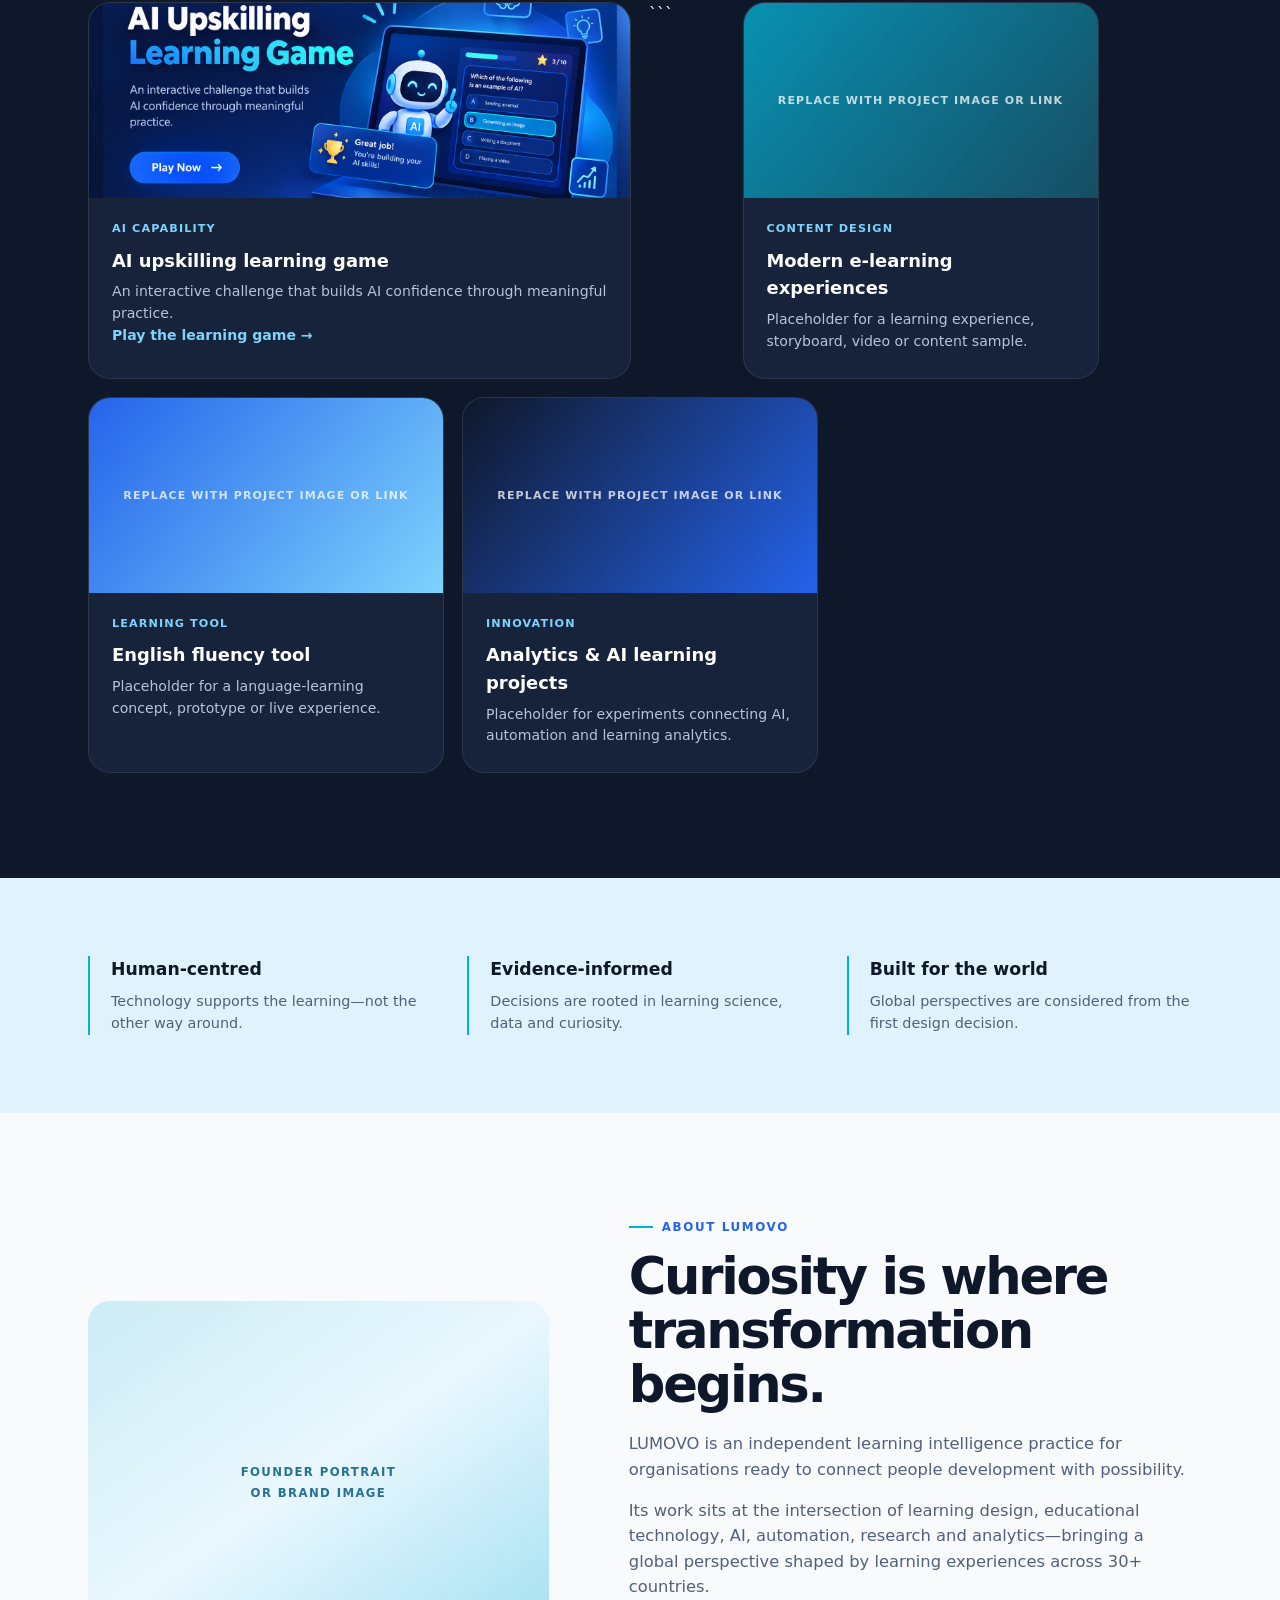
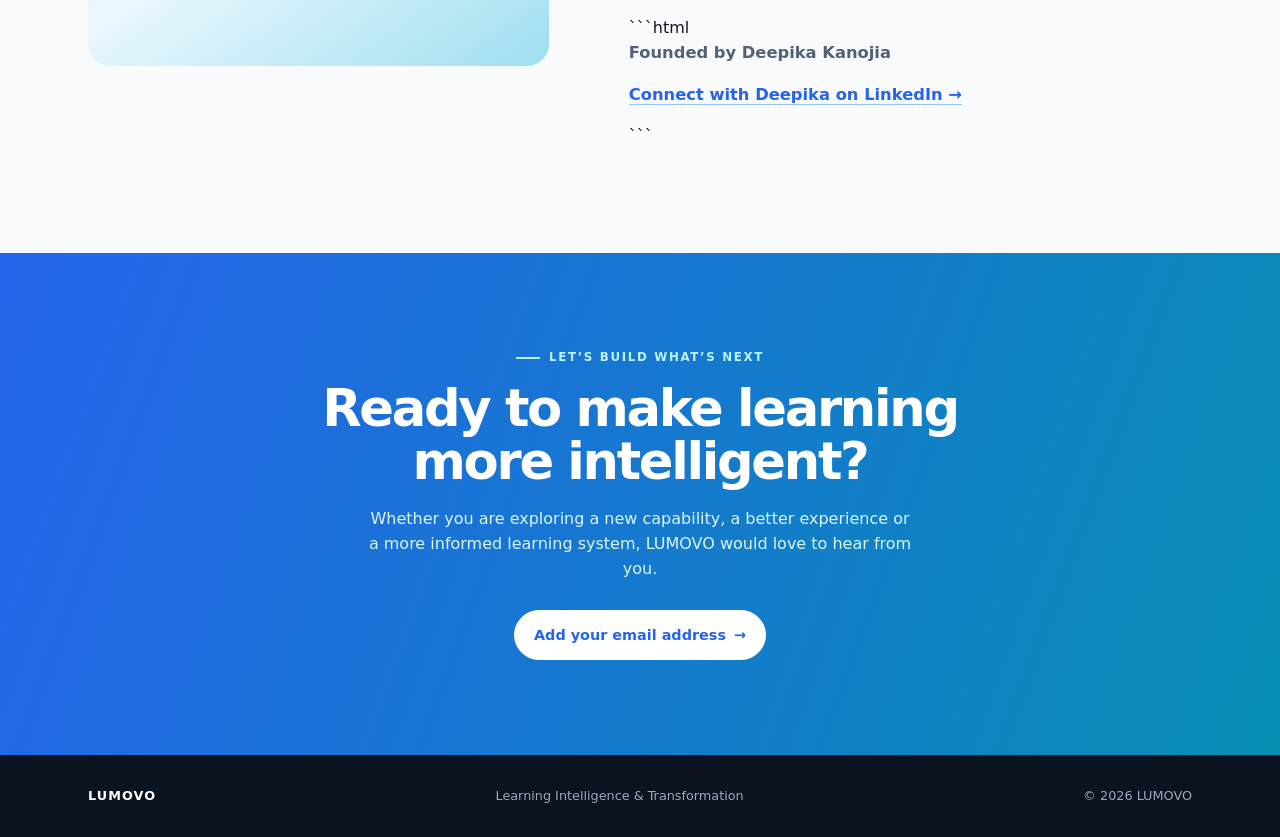
==== commit c1425b20: "Update index.html" ====
--- a/index.html
+++ b/index.html
@@ -29,7 +29,7 @@
       <article class="project"><div class="visual analytics"></div><div class="project-copy"><div class="tag">Innovation</div><h3>Analytics &amp; AI learning projects</h3><p>Placeholder for experiments connecting AI, automation and learning analytics.</p></div></article>
     </div></div></section>
     <section class="principles"><div class="wrap principle-grid"><div class="principle"><strong>Human-centred</strong><p>Technology supports the learning—not the other way around.</p></div><div class="principle"><strong>Evidence-informed</strong><p>Decisions are rooted in learning science, data and curiosity.</p></div><div class="principle"><strong>Built for the world</strong><p>Global perspectives are considered from the first design decision.</p></div></div></section>
-    <section id="about"><div class="wrap about-grid"><div class="portrait" role="img" aria-label="Placeholder for founder portrait or a Lumovo brand image"></div><div class="about-copy"><div class="eyebrow">About LUMOVO</div><h2>Curiosity is where transformation begins.</h2><p>LUMOVO is an independent learning intelligence practice for organisations ready to connect people development with possibility.</p><p>Its work sits at the intersection of learning design, educational technology, AI, automation, research and analytics—bringing a global perspective shaped by learning experiences across 30+ countries.</p><p><a class="text-link" href="https://example.com" target="_blank" rel="noopener">Add founder website or LinkedIn link here →</a></p></div></div></section>
+    <section id="about"><div class="wrap about-grid"><div class="portrait" role="img" aria-label="Placeholder for founder portrait or a Lumovo brand image"></div><div class="about-copy"><div class="eyebrow">About LUMOVO</div><h2>Curiosity is where transformation begins.</h2><p>LUMOVO is an independent learning intelligence practice for organisations ready to connect people development with possibility.</p><p>Its work sits at the intersection of learning design, educational technology, AI, automation, research and analytics—bringing a global perspective shaped by learning experiences across 30+ countries.</p>```html <p><strong>Founded by Deepika Kanojia</strong></p> <p>   <a class="text-link"      href="https://www.linkedin.com/in/deepikakanojia/"      target="_blank"      rel="noopener noreferrer">     Connect with Deepika on LinkedIn →   </a> </p> ```</div></div></section>
     <section class="contact" id="contact"><div class="wrap"><div class="eyebrow">Let’s build what’s next</div><h2>Ready to make learning more intelligent?</h2><p>Whether you are exploring a new capability, a better experience or a more informed learning system, LUMOVO would love to hear from you.</p><a class="button" href="mailto:hello@yourdomain.com">Add your email address <span aria-hidden="true">→</span></a></div></section>
   </main>
   <footer><div class="wrap"><span class="footer-brand">LUMOVO</span><span>Learning Intelligence &amp; Transformation</span><span>© <span id="year"></span> LUMOVO</span></div></footer>
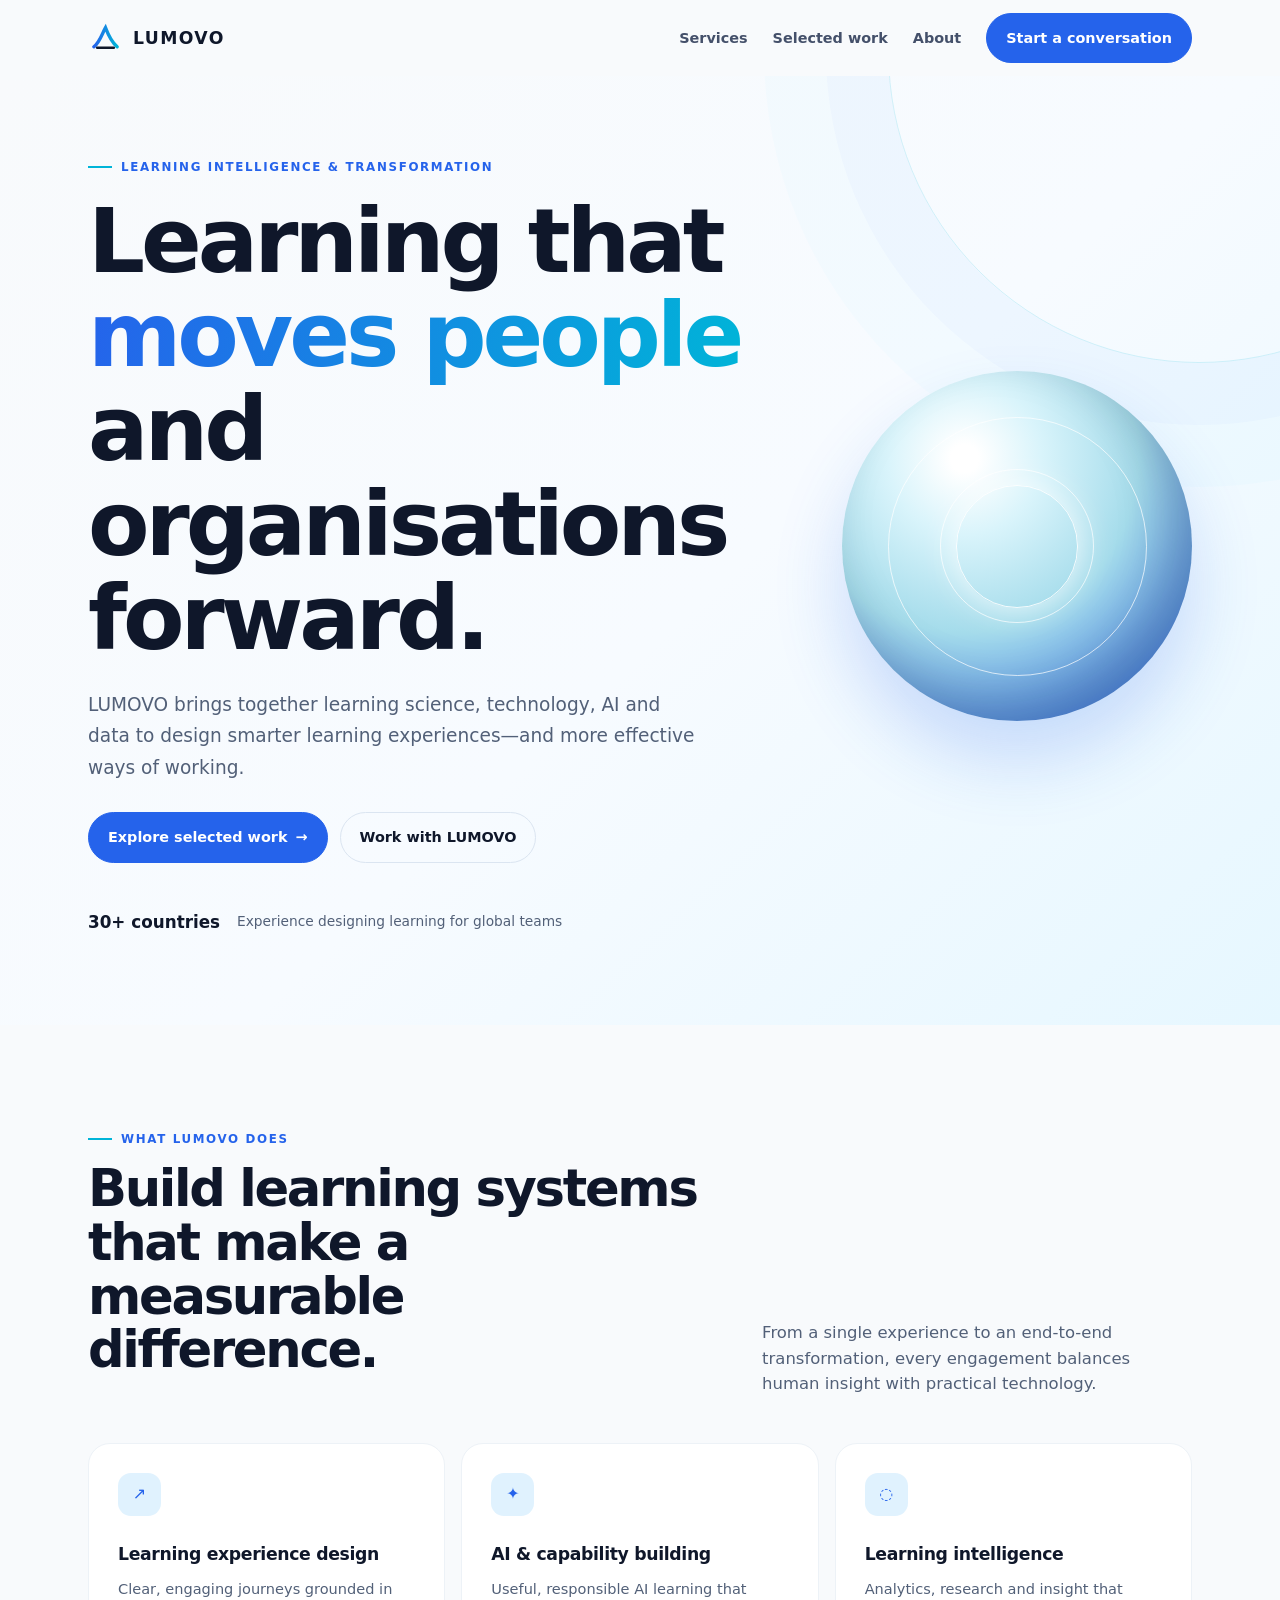
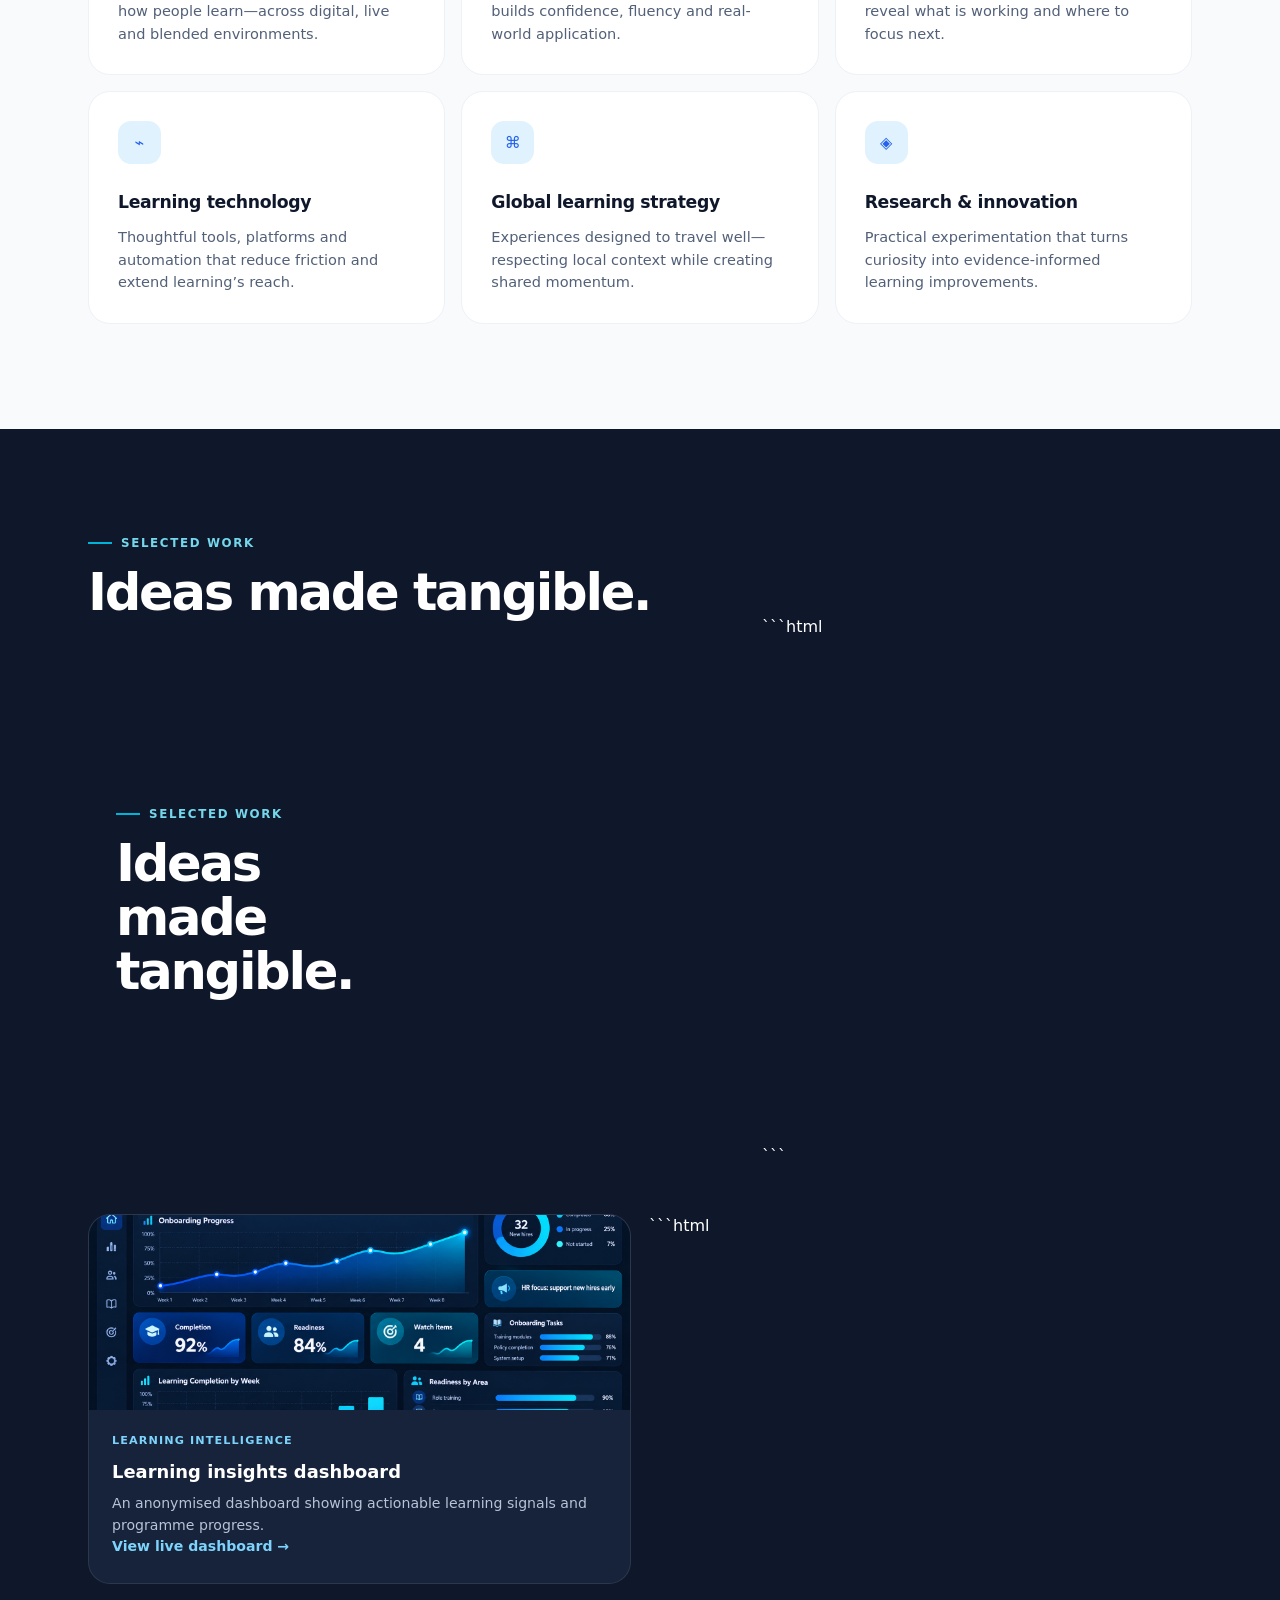
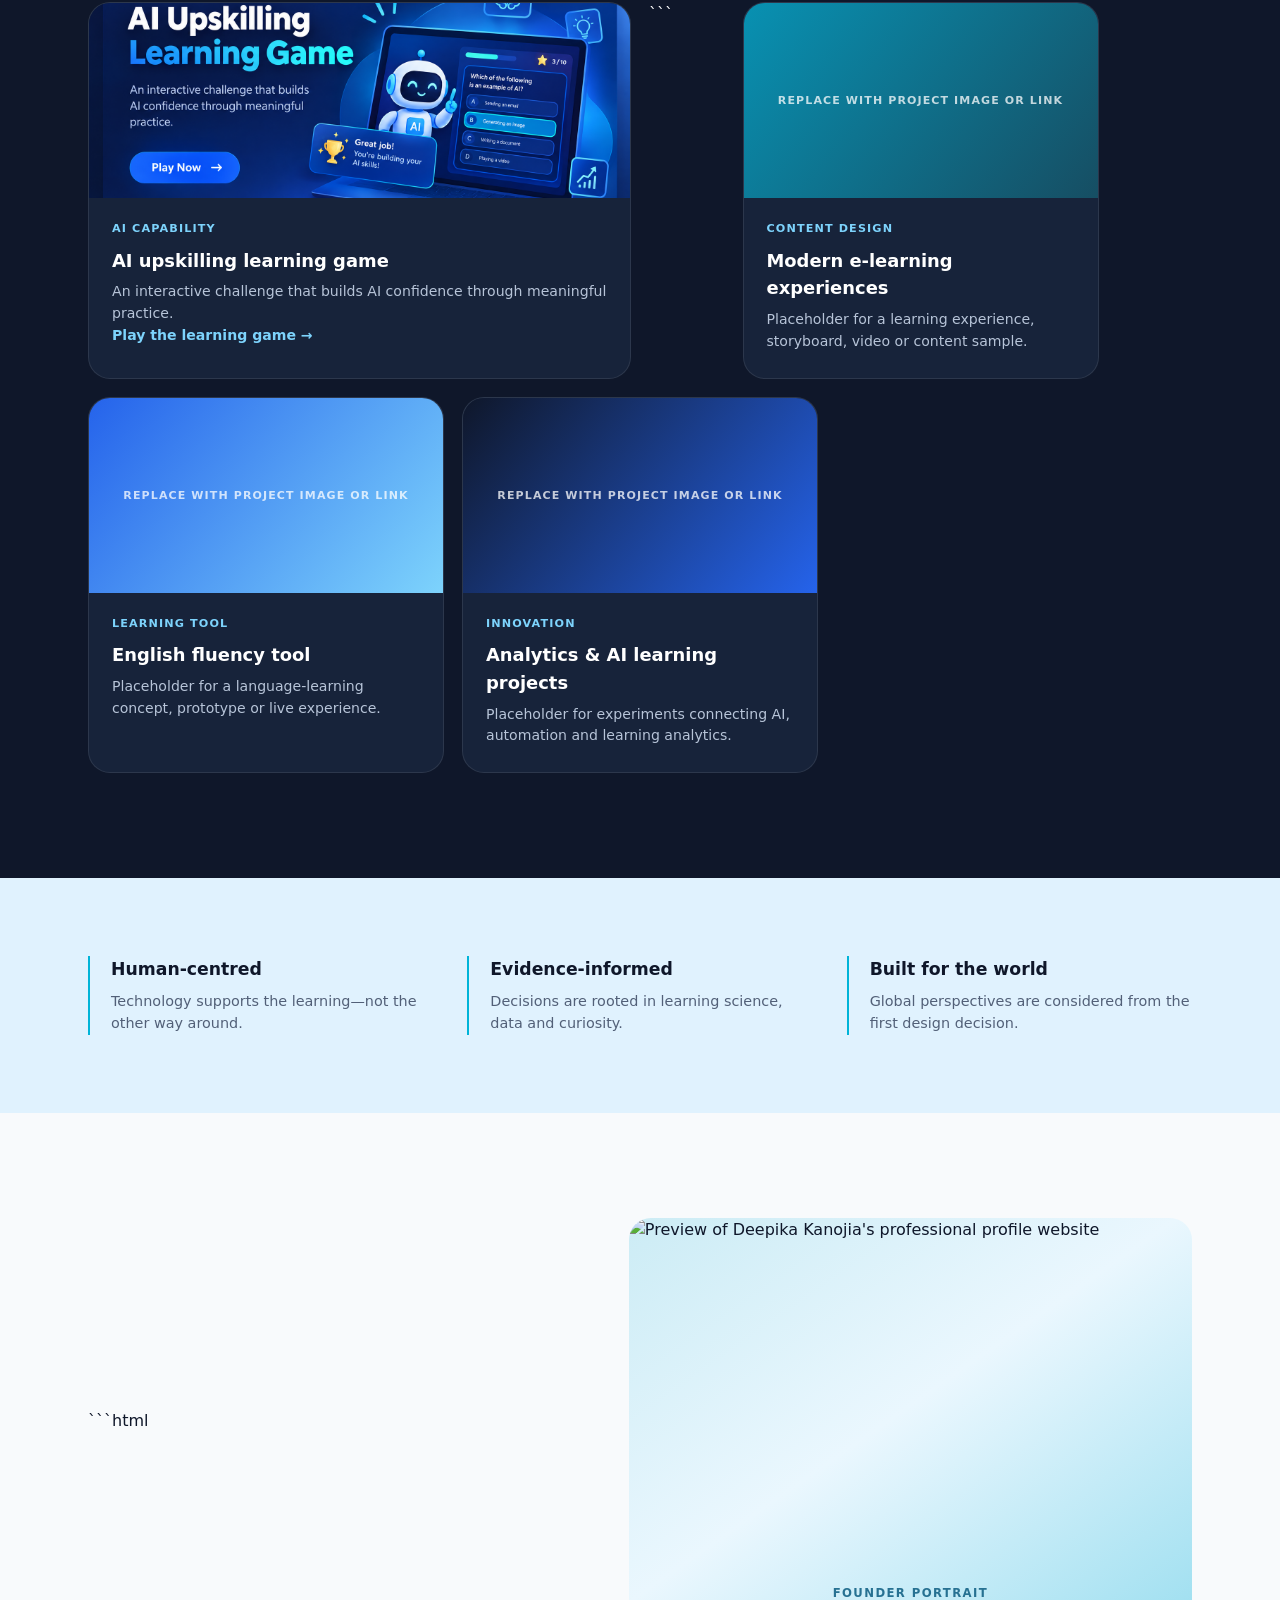
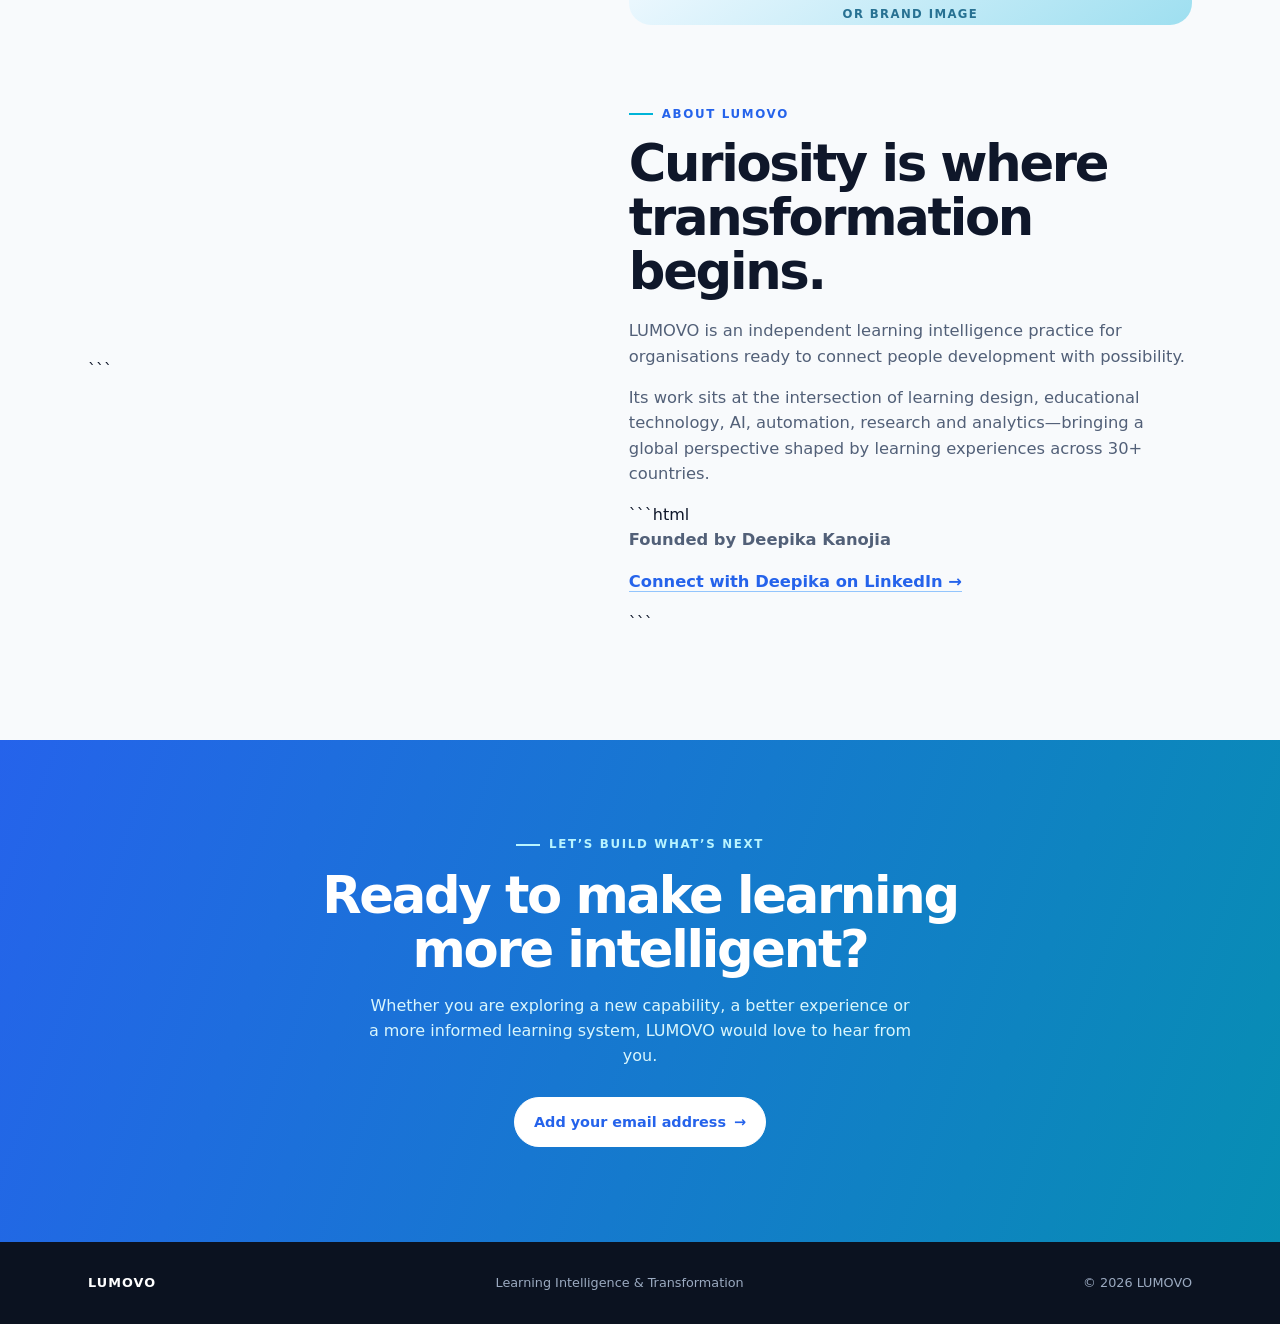
==== commit 5d25724f: "Update index.html" ====
--- a/index.html
+++ b/index.html
@@ -29,7 +29,7 @@
       <article class="project"><div class="visual analytics"></div><div class="project-copy"><div class="tag">Innovation</div><h3>Analytics &amp; AI learning projects</h3><p>Placeholder for experiments connecting AI, automation and learning analytics.</p></div></article>
     </div></div></section>
     <section class="principles"><div class="wrap principle-grid"><div class="principle"><strong>Human-centred</strong><p>Technology supports the learning—not the other way around.</p></div><div class="principle"><strong>Evidence-informed</strong><p>Decisions are rooted in learning science, data and curiosity.</p></div><div class="principle"><strong>Built for the world</strong><p>Global perspectives are considered from the first design decision.</p></div></div></section>
-    <section id="about"><div class="wrap about-grid"><div class="portrait" role="img" aria-label="Placeholder for founder portrait or a Lumovo brand image"></div><div class="about-copy"><div class="eyebrow">About LUMOVO</div><h2>Curiosity is where transformation begins.</h2><p>LUMOVO is an independent learning intelligence practice for organisations ready to connect people development with possibility.</p><p>Its work sits at the intersection of learning design, educational technology, AI, automation, research and analytics—bringing a global perspective shaped by learning experiences across 30+ countries.</p>```html <p><strong>Founded by Deepika Kanojia</strong></p> <p>   <a class="text-link"      href="https://www.linkedin.com/in/deepikakanojia/"      target="_blank"      rel="noopener noreferrer">     Connect with Deepika on LinkedIn →   </a> </p> ```</div></div></section>
+    <section id="about"><div class="wrap about-grid">```html <a class="portrait"    href="https://deepikakanojia.github.io/Profile/#/"    target="_blank"    rel="noopener noreferrer"    aria-label="Visit Deepika Kanojia's professional profile"    style="text-decoration:none;">    <img     src="assets/profile-website-preview.png"     alt="Preview of Deepika Kanojia's professional profile website"     style="width:100%;height:100%;min-height:365px;object-fit:cover;display:block;"> </a> ```<div class="about-copy"><div class="eyebrow">About LUMOVO</div><h2>Curiosity is where transformation begins.</h2><p>LUMOVO is an independent learning intelligence practice for organisations ready to connect people development with possibility.</p><p>Its work sits at the intersection of learning design, educational technology, AI, automation, research and analytics—bringing a global perspective shaped by learning experiences across 30+ countries.</p>```html <p><strong>Founded by Deepika Kanojia</strong></p> <p>   <a class="text-link"      href="https://www.linkedin.com/in/deepikakanojia/"      target="_blank"      rel="noopener noreferrer">     Connect with Deepika on LinkedIn →   </a> </p> ```</div></div></section>
     <section class="contact" id="contact"><div class="wrap"><div class="eyebrow">Let’s build what’s next</div><h2>Ready to make learning more intelligent?</h2><p>Whether you are exploring a new capability, a better experience or a more informed learning system, LUMOVO would love to hear from you.</p><a class="button" href="mailto:hello@yourdomain.com">Add your email address <span aria-hidden="true">→</span></a></div></section>
   </main>
   <footer><div class="wrap"><span class="footer-brand">LUMOVO</span><span>Learning Intelligence &amp; Transformation</span><span>© <span id="year"></span> LUMOVO</span></div></footer>
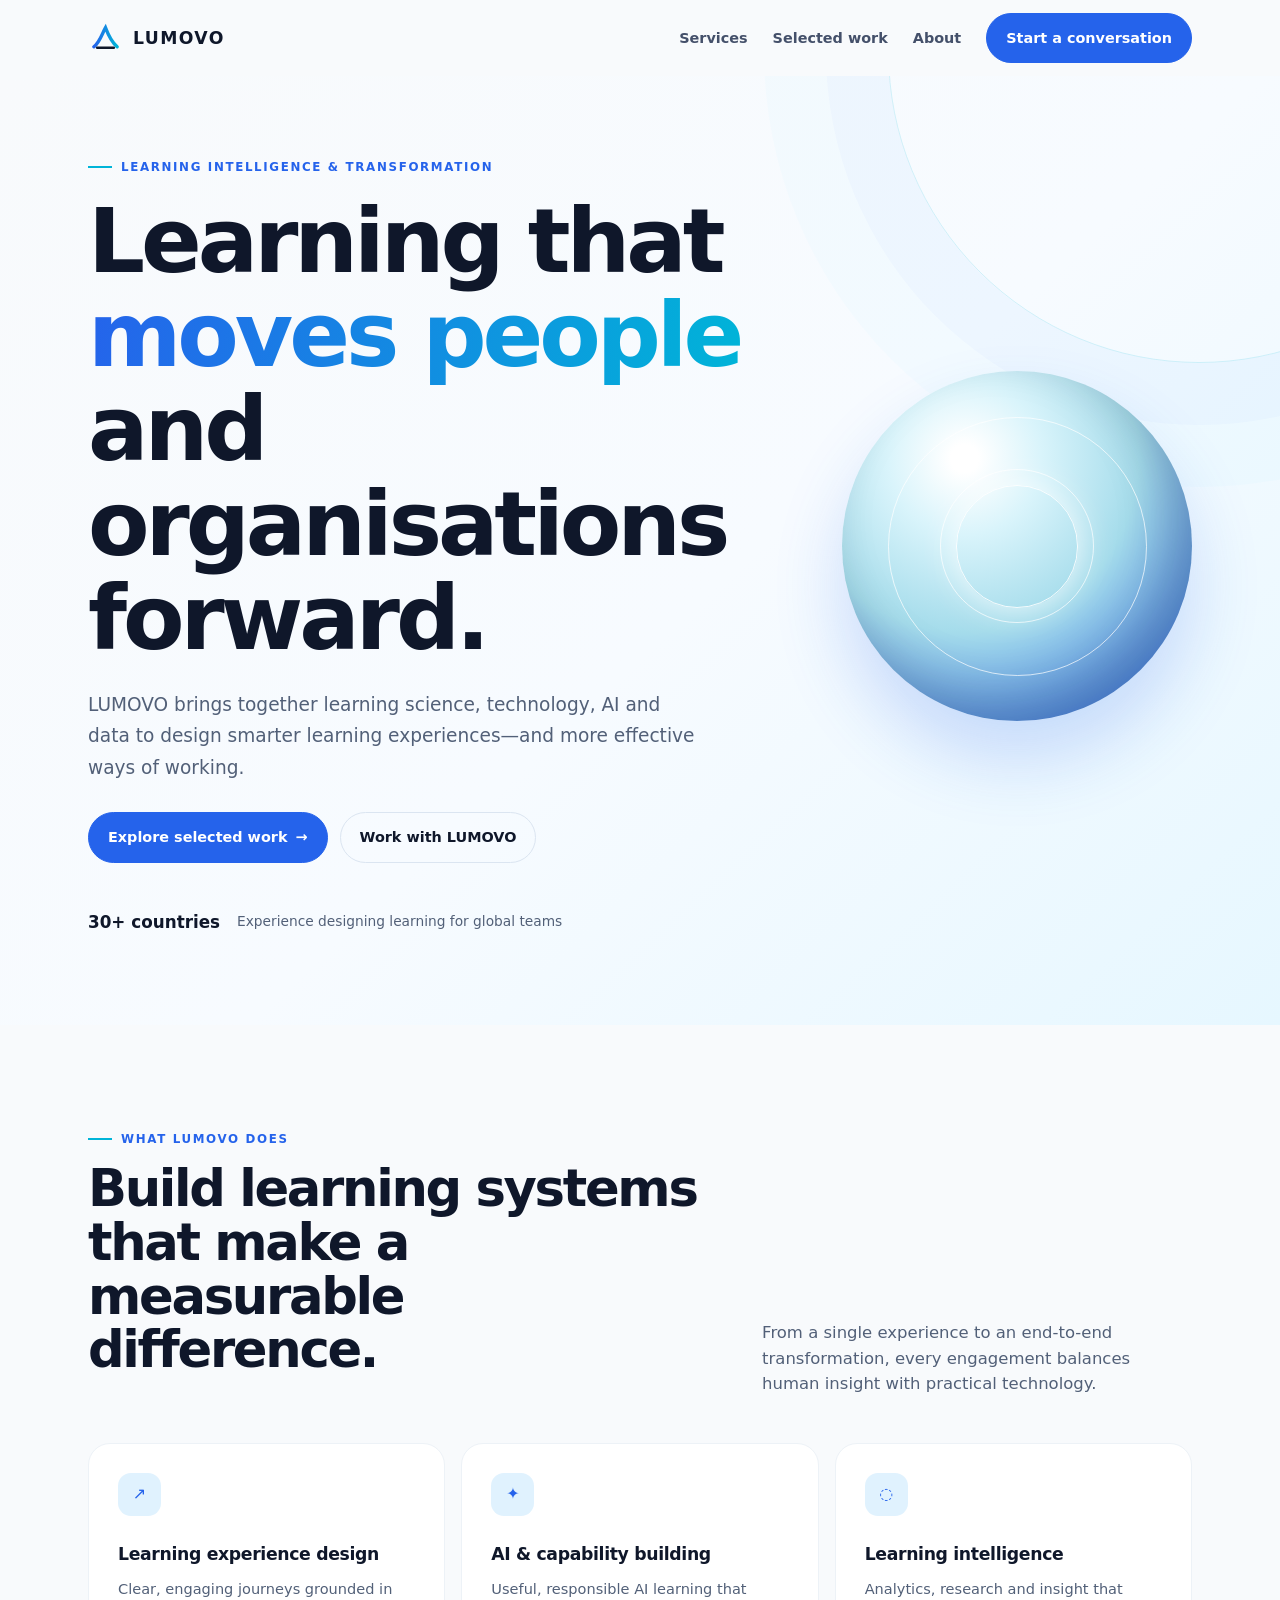
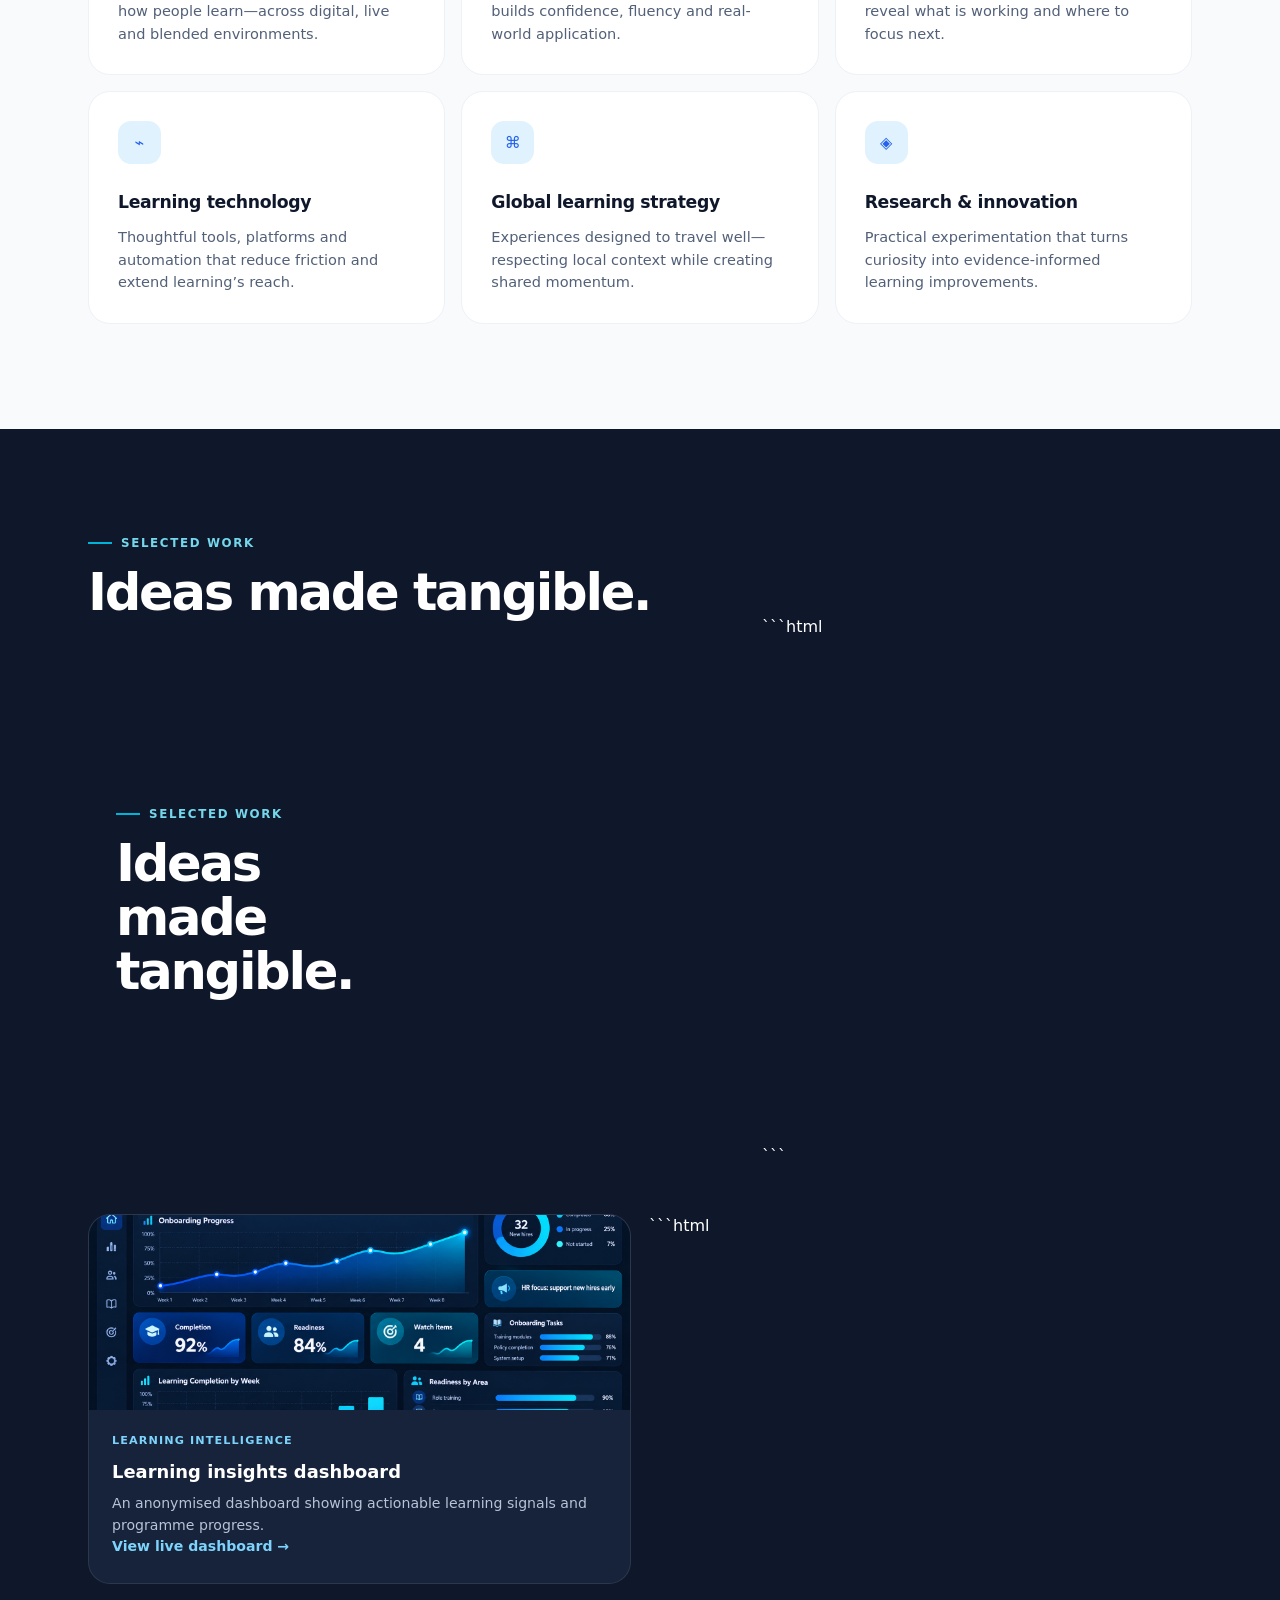
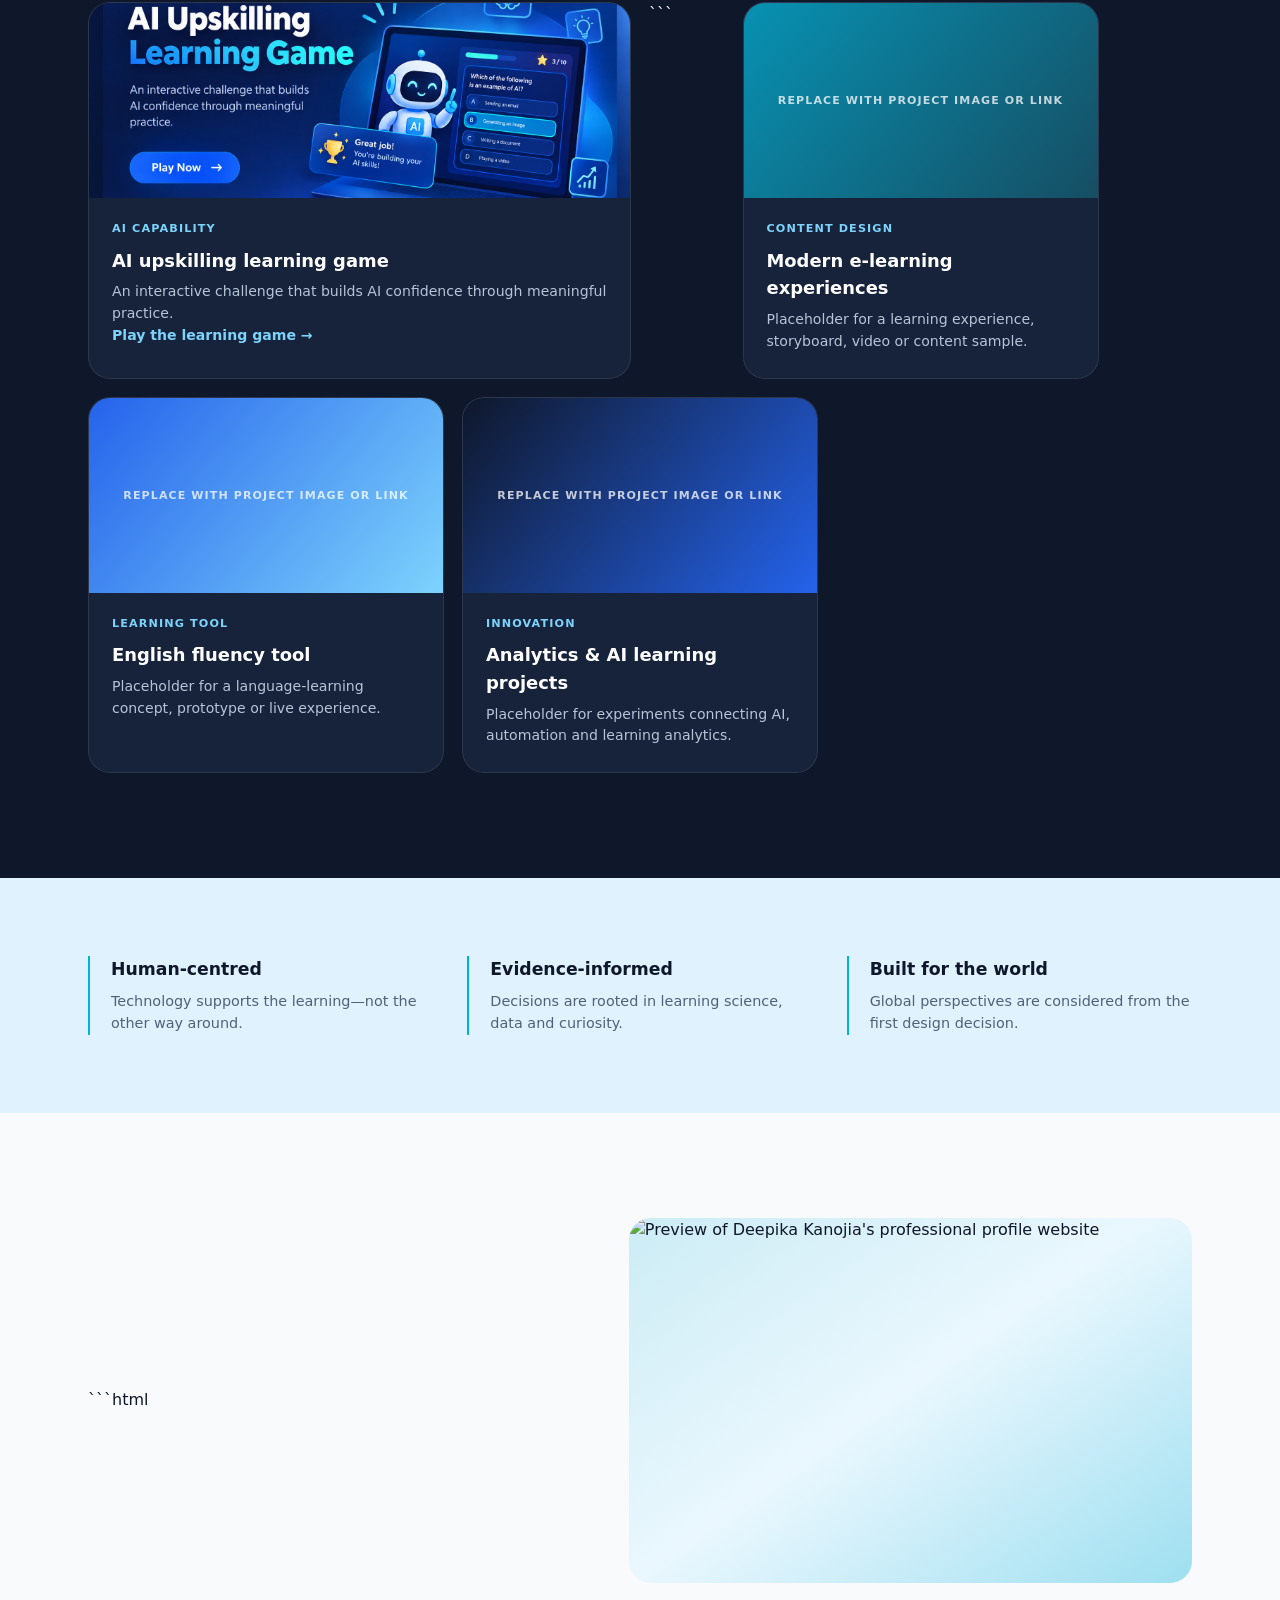
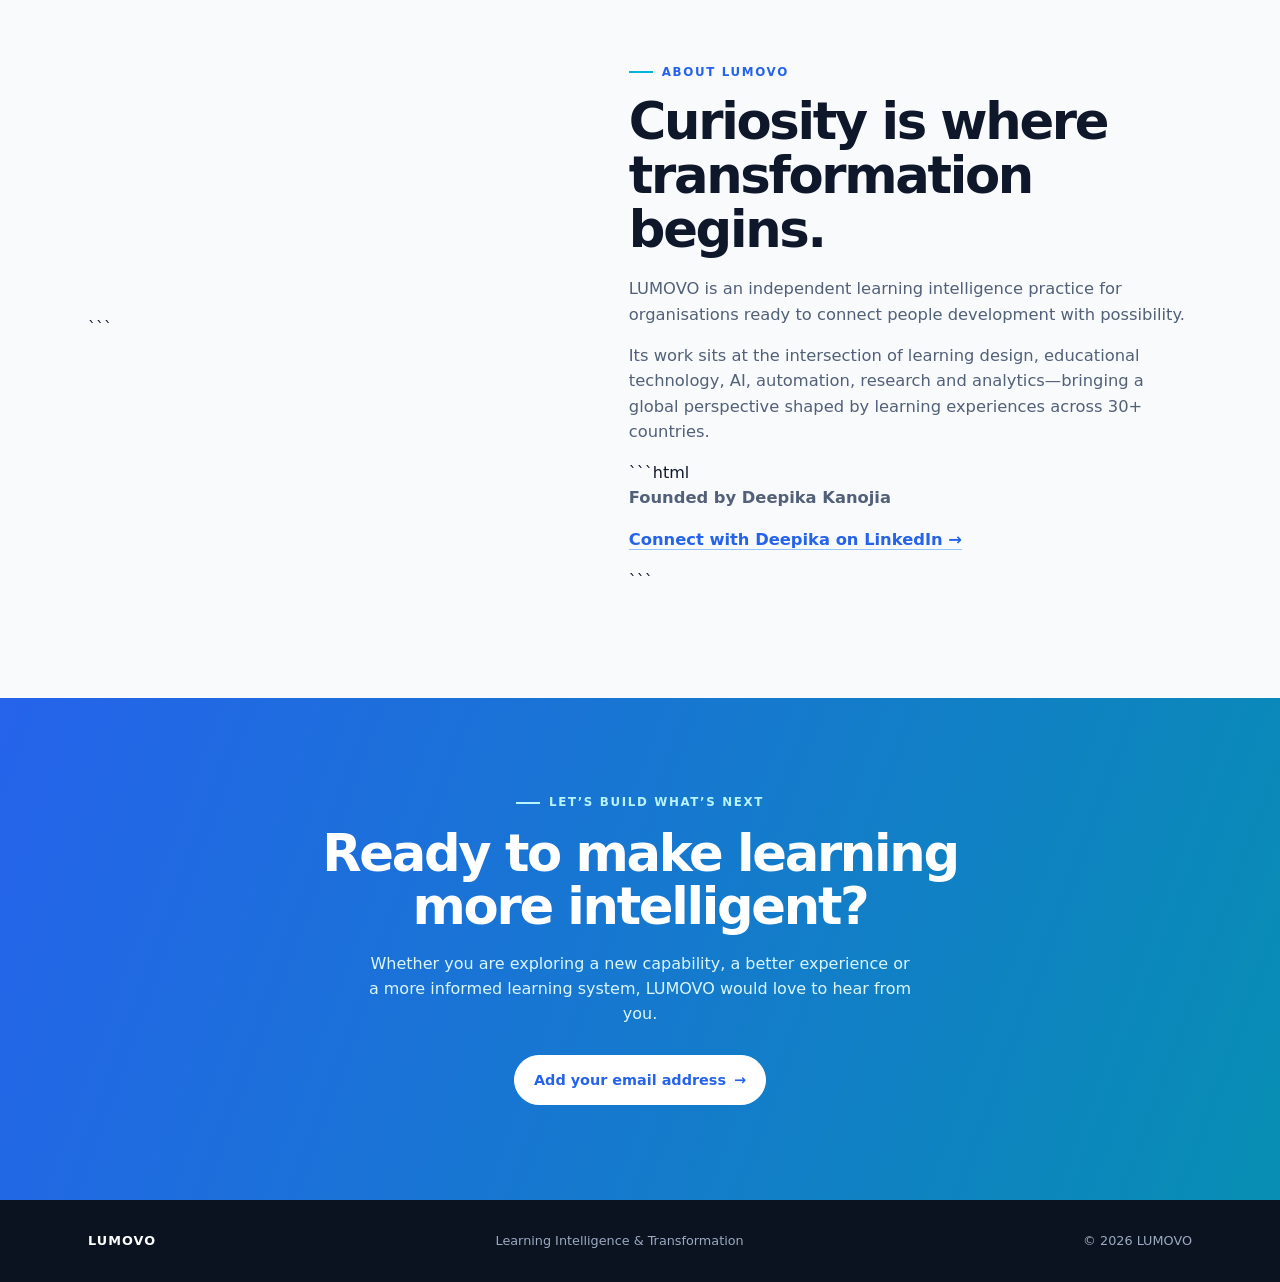
==== commit 50a50486: "Update index.html" ====
--- a/index.html
+++ b/index.html
@@ -11,7 +11,7 @@
     .nav{height:76px;display:flex;align-items:center;justify-content:space-between}.brand{display:flex;align-items:center;gap:10px;font-size:1.08rem;font-weight:850;letter-spacing:.08em}.mark{width:35px;height:35px}.nav-links{display:flex;align-items:center;gap:25px;font-size:.9rem;font-weight:650;color:#44506a}.nav-links a:not(.button):hover{color:var(--blue)}.button{display:inline-flex;align-items:center;justify-content:center;gap:8px;padding:13px 19px;border-radius:999px;background:var(--blue);color:white;font-size:.9rem;font-weight:750;border:1px solid var(--blue);transition:transform .2s,box-shadow .2s,background .2s}.button:hover{transform:translateY(-2px);box-shadow:0 10px 22px rgba(37,99,235,.25);background:#1d4ed8}.button.ghost{background:transparent;color:var(--ink);border-color:var(--line)}.button.ghost:hover{background:white;box-shadow:none}
     .hero{position:relative;overflow:hidden;padding:82px 0 90px;background:linear-gradient(137deg,#f8fafc 0%,#f7fbff 55%,#e6f7ff 100%)}.hero:before{content:"";position:absolute;width:620px;height:620px;border-radius:50%;border:1px solid rgba(0,180,216,.16);right:-230px;top:-335px;box-shadow:0 0 0 62px rgba(37,99,235,.025),0 0 0 124px rgba(0,180,216,.02)}.hero-grid{position:relative;display:grid;grid-template-columns:1.25fr .75fr;gap:42px;align-items:center}.hero h1{font-size:clamp(3.15rem,7vw,6.2rem);margin:18px 0 24px;max-width:820px}.gradient{background:linear-gradient(100deg,var(--blue),var(--cyan));-webkit-background-clip:text;background-clip:text;color:transparent}.lead{font-size:1.16rem;max-width:620px;line-height:1.7}.hero-actions{display:flex;gap:12px;flex-wrap:wrap;margin-top:29px}.trust{display:flex;gap:17px;align-items:center;margin-top:46px;font-size:.86rem;color:#526078}.trust strong{color:var(--ink);font-size:1.05rem}.orb{aspect-ratio:1;border-radius:50%;background:radial-gradient(circle at 35% 25%,#fff 0 4%,#d9f4fb 22%,#a5dceb 50%,#2563eb 100%);box-shadow:inset -22px -26px 50px rgba(15,23,42,.22),0 40px 70px rgba(37,99,235,.2);position:relative;max-width:350px;justify-self:end;width:100%}.orb:before,.orb:after{content:"";position:absolute;border-radius:50%;border:1px solid rgba(255,255,255,.7)}.orb:before{inset:13%}.orb:after{inset:28%}.orb span{position:absolute;inset:0;margin:auto;width:35%;height:35%;border-radius:50%;border:1px solid rgba(255,255,255,.85);box-shadow:0 0 35px rgba(255,255,255,.8)}
     section{padding:105px 0}.intro{display:grid;grid-template-columns:1fr .7fr;gap:60px;align-items:end}.intro p{font-size:1.03rem;margin:0}.service-grid{display:grid;grid-template-columns:repeat(3,1fr);gap:16px;margin-top:46px}.service{background:white;border:1px solid #edf2f7;padding:29px;border-radius:var(--radius);transition:transform .25s,box-shadow .25s}.service:hover{transform:translateY(-5px);box-shadow:var(--shadow)}.icon{height:43px;width:43px;border-radius:13px;background:var(--soft);color:var(--blue);display:grid;place-items:center;margin-bottom:25px}.service h3{font-size:1.08rem;margin-bottom:10px;letter-spacing:-.02em}.service p{font-size:.91rem;margin-bottom:0}.work{background:var(--ink);color:white}.work .eyebrow{color:#74d7ec}.work h2{color:white}.work .intro p{color:#b7c4d8}.work-grid{display:grid;grid-template-columns:repeat(12,1fr);gap:18px;margin-top:45px}.project{background:#17233a;border:1px solid rgba(255,255,255,.09);border-radius:var(--radius);overflow:hidden;transition:transform .25s,background .25s}.project:hover{transform:translateY(-5px);background:#1d2c46}.project:nth-child(1),.project:nth-child(2){grid-column:span 6}.project:nth-child(n+3){grid-column:span 4}.visual{height:195px;display:grid;place-items:center;position:relative;overflow:hidden;background:linear-gradient(140deg,#233b70,#0d8ca9)}.visual:after{content:"Replace with project image or link";font-size:.69rem;letter-spacing:.1em;text-transform:uppercase;color:rgba(255,255,255,.75);font-weight:700;position:relative;z-index:2}.visual.dashboard{background:linear-gradient(130deg,#1d4ed8,#16aac7)}.visual.dashboard:before{content:"";position:absolute;inset:33px 38px;background:linear-gradient(90deg,rgba(255,255,255,.75) 24%,transparent 24% 27%,rgba(255,255,255,.32) 27% 54%,transparent 54% 57%,rgba(255,255,255,.5) 57%);opacity:.45;border-radius:8px}.visual.game{background:linear-gradient(130deg,#3b82f6,#0f766e)}.visual.content{background:linear-gradient(130deg,#0891b2,#164e63)}.visual.fluency{background:linear-gradient(130deg,#2563eb,#7dd3fc)}.visual.analytics{background:linear-gradient(130deg,#0f172a,#2563eb)}.project-copy{padding:22px 23px 25px}.tag{font-size:.7rem;color:#7dd3fc;letter-spacing:.1em;text-transform:uppercase;font-weight:800}.project h3{font-size:1.12rem;margin:9px 0 7px}.project p{font-size:.88rem;color:#b7c4d8;margin:0}
-    .principles{padding:78px 0;background:var(--soft)}.principle-grid{display:grid;grid-template-columns:repeat(3,1fr);gap:34px}.principle{border-left:2px solid var(--cyan);padding-left:21px}.principle strong{display:block;font-size:1.08rem;margin-bottom:7px}.principle p{font-size:.9rem;margin:0}.about-grid{display:grid;grid-template-columns:.9fr 1.1fr;gap:80px;align-items:center}.portrait{min-height:365px;border-radius:var(--radius);background:linear-gradient(145deg,#ccecf5,#eaf7fe 48%,#9edff0);position:relative;overflow:hidden;display:grid;place-items:center}.portrait:after{content:"Founder portrait\A or brand image";white-space:pre;text-align:center;text-transform:uppercase;line-height:1.8;letter-spacing:.12em;font-size:.73rem;color:#277192;font-weight:800}.about-copy p{font-size:1.02rem}.text-link{color:var(--blue);font-weight:750;border-bottom:1px solid #93c5fd}.contact{padding:95px 0;background:linear-gradient(110deg,#2563eb,#078eb3);text-align:center;color:white}.contact .eyebrow{color:#b8f4ff;justify-content:center}.contact .eyebrow:before{background:#b8f4ff}.contact h2{max-width:700px;margin:15px auto 18px;color:white}.contact p{color:#d9f6fc;max-width:550px;margin:0 auto 28px}.contact .button{background:white;color:var(--blue);border-color:white}.contact .button:hover{box-shadow:0 12px 28px rgba(3,28,59,.22)}footer{background:#0b1220;color:#9baac0;padding:31px 0;font-size:.8rem}footer .wrap{display:flex;justify-content:space-between;gap:20px;align-items:center}.footer-brand{color:white;font-weight:800;letter-spacing:.08em}
+    .principles{padding:78px 0;background:var(--soft)}.principle-grid{display:grid;grid-template-columns:repeat(3,1fr);gap:34px}.principle{border-left:2px solid var(--cyan);padding-left:21px}.principle strong{display:block;font-size:1.08rem;margin-bottom:7px}.principle p{font-size:.9rem;margin:0}.about-grid{display:grid;grid-template-columns:.9fr 1.1fr;gap:80px;align-items:center}.portrait{min-height:365px;border-radius:var(--radius);background:linear-gradient(145deg,#ccecf5,#eaf7fe 48%,#9edff0);position:relative;overflow:hidden;display:grid;place-items:center}.about-copy p{font-size:1.02rem}.text-link{color:var(--blue);font-weight:750;border-bottom:1px solid #93c5fd}.contact{padding:95px 0;background:linear-gradient(110deg,#2563eb,#078eb3);text-align:center;color:white}.contact .eyebrow{color:#b8f4ff;justify-content:center}.contact .eyebrow:before{background:#b8f4ff}.contact h2{max-width:700px;margin:15px auto 18px;color:white}.contact p{color:#d9f6fc;max-width:550px;margin:0 auto 28px}.contact .button{background:white;color:var(--blue);border-color:white}.contact .button:hover{box-shadow:0 12px 28px rgba(3,28,59,.22)}footer{background:#0b1220;color:#9baac0;padding:31px 0;font-size:.8rem}footer .wrap{display:flex;justify-content:space-between;gap:20px;align-items:center}.footer-brand{color:white;font-weight:800;letter-spacing:.08em}
     @media(max-width:800px){.nav-links>a:not(.button){display:none}.hero{padding:50px 0 70px}.hero-grid,.intro,.about-grid{grid-template-columns:1fr}.orb{display:none}.intro{gap:10px}.service-grid,.principle-grid{grid-template-columns:1fr}.work-grid{grid-template-columns:1fr}.project:nth-child(n){grid-column:span 1}.about-grid{gap:38px}.portrait{min-height:260px}section{padding:72px 0}footer .wrap{flex-direction:column;align-items:flex-start}.trust{margin-top:36px}}
     @media(prefers-reduced-motion:reduce){html{scroll-behavior:auto}*,*:before,*:after{transition:none!important}}
   </style>
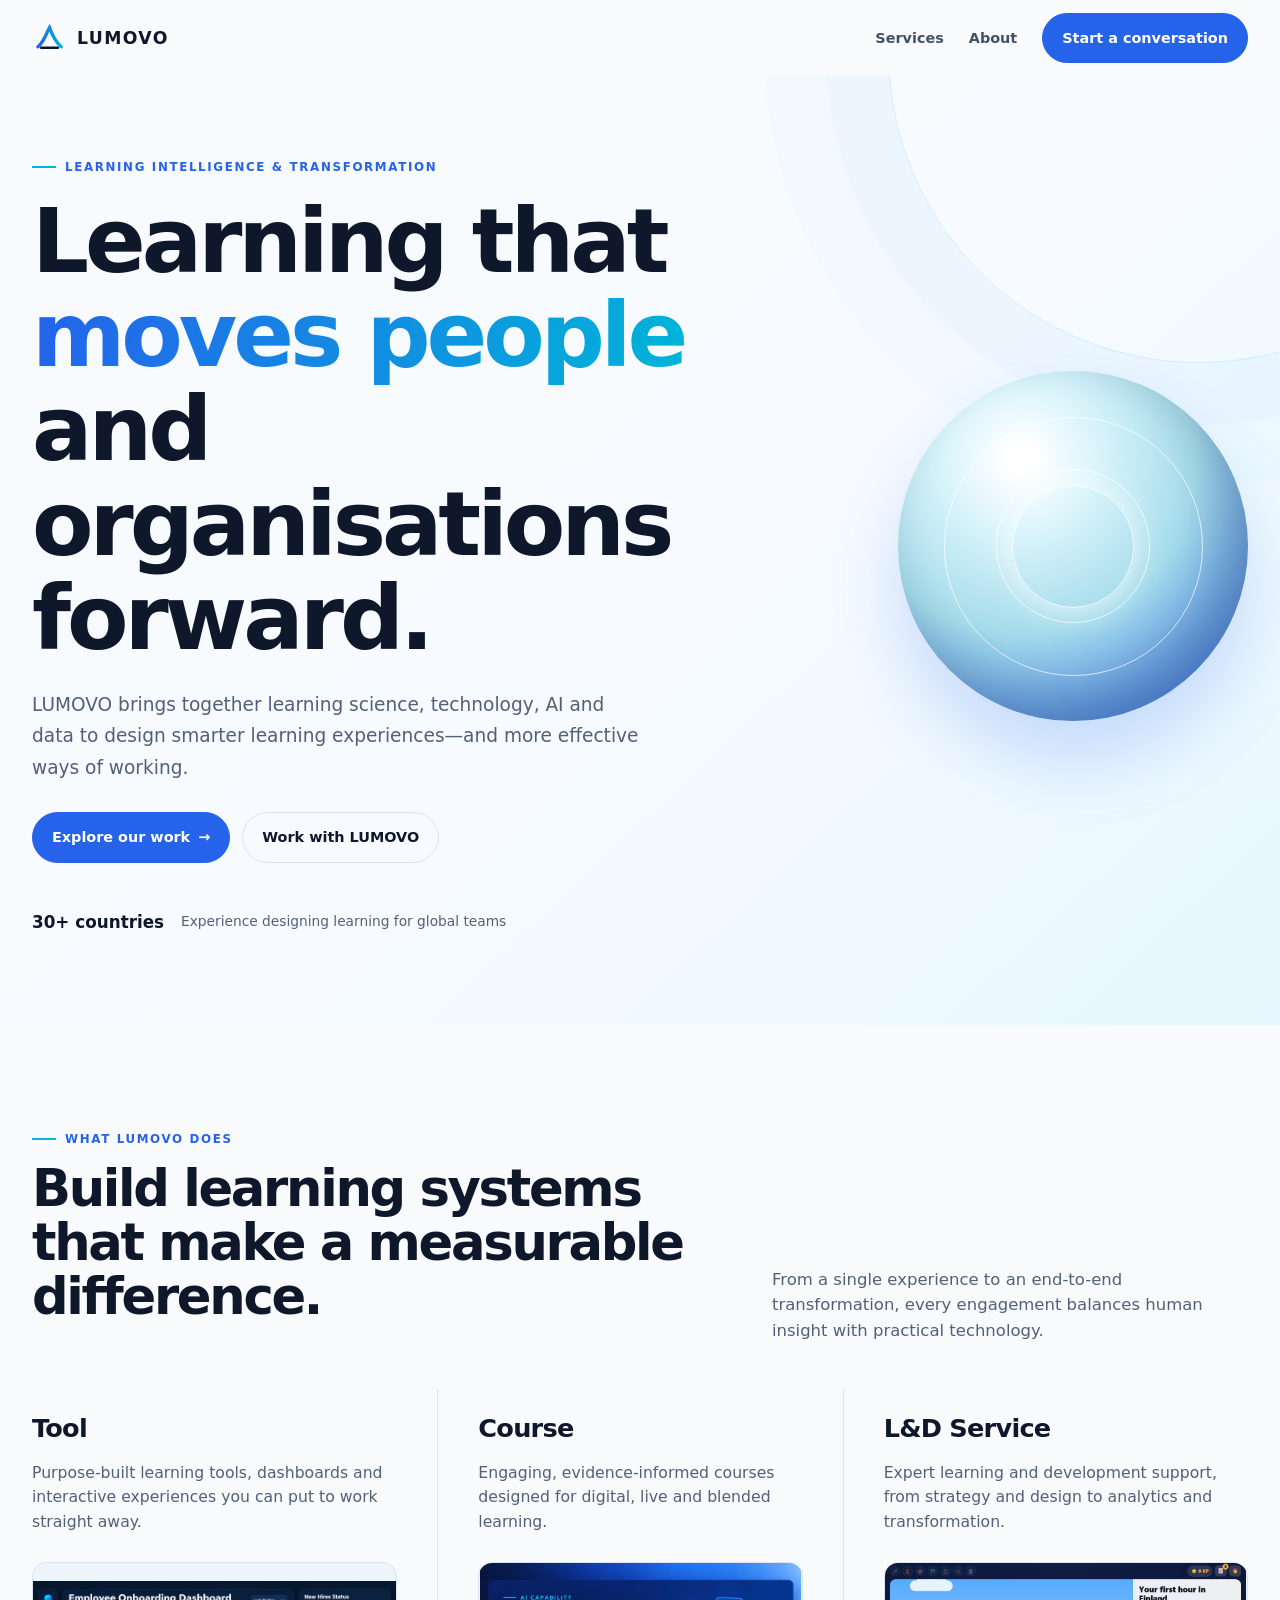
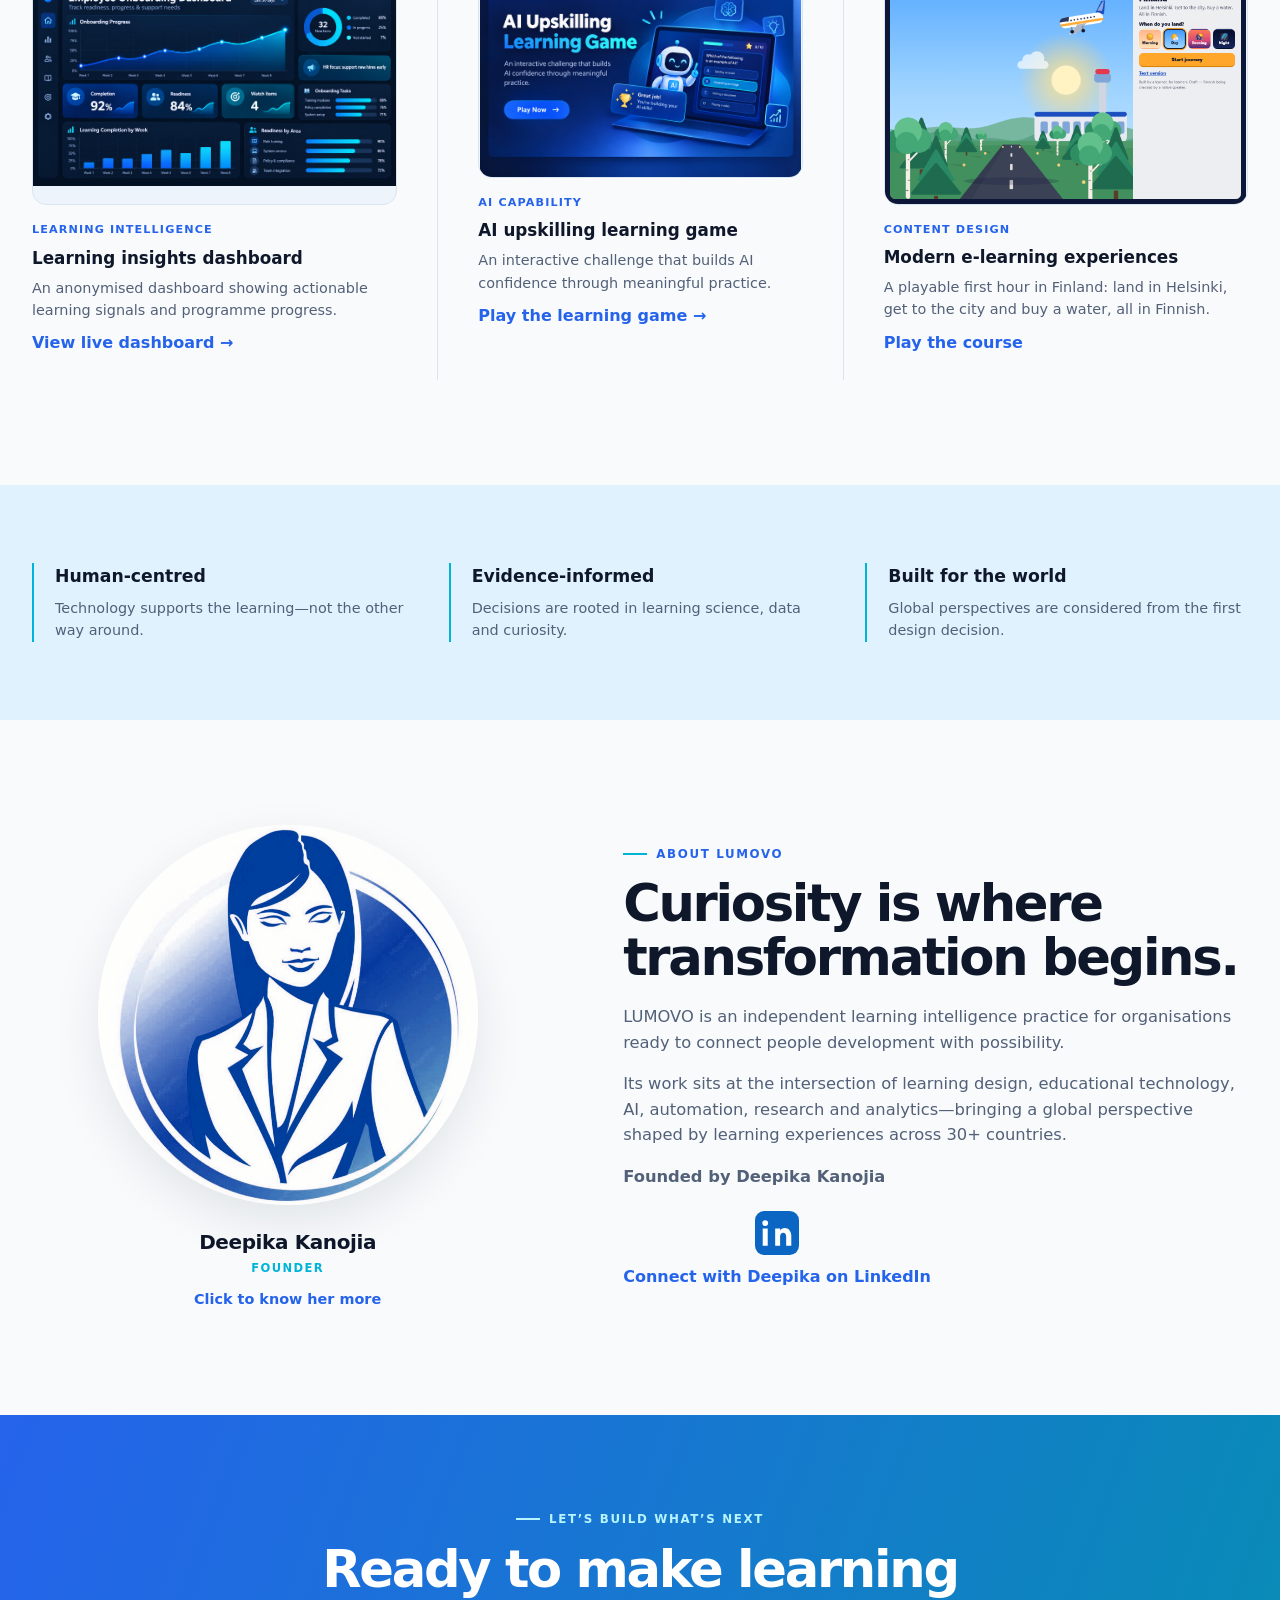
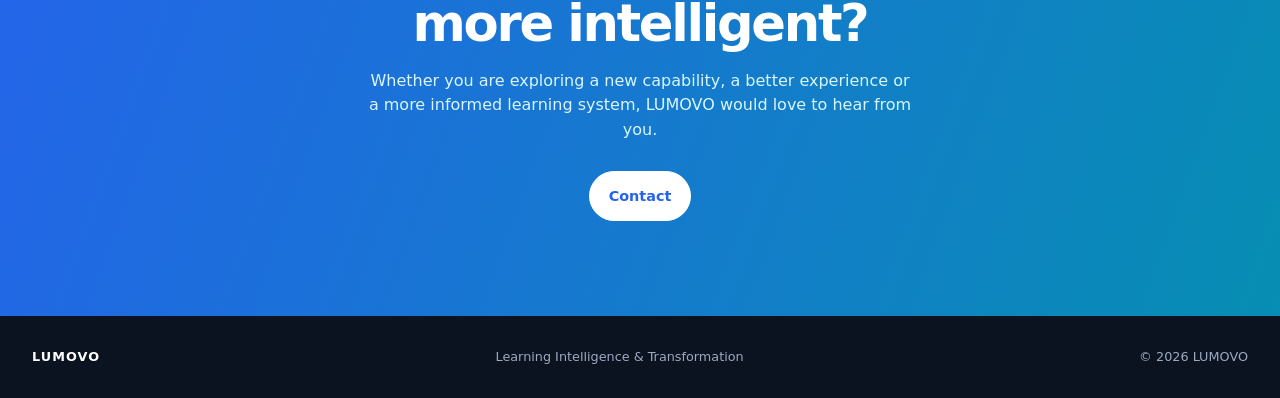
==== commit b0a78795: "Rework landing page, integrate dashboard and Finnish course, add docs Landing page (index.html) - WA" ====
--- a/index.html
+++ b/index.html
@@ -5,34 +5,58 @@
   <meta name="viewport" content="width=device-width, initial-scale=1">
   <meta name="description" content="LUMOVO — Learning Intelligence & Transformation. Global learning experiences designed with science, technology, AI and data.">
   <title>LUMOVO — Learning Intelligence & Transformation</title>
+  <!--
+    LUMOVO landing page: single static file, no build step, no external requests.
+    Working areas (WA) are referred to by number in README.md, CHANGELOG.md and TODO.md:
+      Nav + Hero  unnumbered      WA-01 Services (#services)   WA-02 retired (Selected work, removed)
+      WA-03 Principles            WA-04 About (#about)         WA-05 Connect (#contact)
+      WA-06 Footer
+    CSS below is grouped by line (tokens, base, nav, hero, services/panes, principles, about, contact,
+    responsive, reduced-motion). Each group has a /* ... */ label above it.
+  -->
   <style>
+    /* DESIGN TOKENS: brand colours, radius, shadow. Change colours here. */
     :root{--blue:#2563eb;--cyan:#00b4d8;--ink:#0f172a;--muted:#526078;--soft:#e0f2fe;--mist:#f8fafc;--white:#fff;--line:#dbe5f1;--radius:22px;--shadow:0 18px 50px rgba(15,23,42,.09)}
-    *{box-sizing:border-box} html{scroll-behavior:smooth} body{margin:0;font-family:Inter,ui-sans-serif,system-ui,-apple-system,BlinkMacSystemFont,"Segoe UI",sans-serif;color:var(--ink);background:var(--mist);line-height:1.55} a{color:inherit;text-decoration:none} .wrap{max-width:1160px;margin:auto;padding:0 28px}.eyebrow{font-size:.74rem;font-weight:800;letter-spacing:.14em;text-transform:uppercase;color:var(--blue);display:flex;align-items:center;gap:9px}.eyebrow:before{content:"";width:24px;height:2px;background:var(--cyan)}h1,h2,h3,p{margin-top:0}h1,h2{letter-spacing:-.045em;line-height:1.05}h2{font-size:clamp(2rem,4vw,3.3rem);max-width:690px;margin:14px 0 20px}p{color:var(--muted)}
+    /* BASE + SHARED: reset, typography, .wrap container (fluid width, side padding clamp(10px,2.5vw,48px), max 1680px), buttons, eyebrow, headings. */
+    *{box-sizing:border-box} html{scroll-behavior:smooth} body{margin:0;font-family:Inter,ui-sans-serif,system-ui,-apple-system,BlinkMacSystemFont,"Segoe UI",sans-serif;color:var(--ink);background:var(--mist);line-height:1.55} a{color:inherit;text-decoration:none} .wrap{width:100%;max-width:1680px;margin:auto;padding:0 clamp(10px,2.5vw,48px)}.eyebrow{font-size:.74rem;font-weight:800;letter-spacing:.14em;text-transform:uppercase;color:var(--blue);display:flex;align-items:center;gap:9px}.eyebrow:before{content:"";width:24px;height:2px;background:var(--cyan)}h1,h2,h3,p{margin-top:0}h1,h2{letter-spacing:-.045em;line-height:1.05}h2{font-size:clamp(2rem,4vw,3.3rem);max-width:690px;margin:14px 0 20px}p{color:var(--muted)}
+    /* NAV: sticky header, brand mark, links, "Start a conversation" button. */
     .nav{height:76px;display:flex;align-items:center;justify-content:space-between}.brand{display:flex;align-items:center;gap:10px;font-size:1.08rem;font-weight:850;letter-spacing:.08em}.mark{width:35px;height:35px}.nav-links{display:flex;align-items:center;gap:25px;font-size:.9rem;font-weight:650;color:#44506a}.nav-links a:not(.button):hover{color:var(--blue)}.button{display:inline-flex;align-items:center;justify-content:center;gap:8px;padding:13px 19px;border-radius:999px;background:var(--blue);color:white;font-size:.9rem;font-weight:750;border:1px solid var(--blue);transition:transform .2s,box-shadow .2s,background .2s}.button:hover{transform:translateY(-2px);box-shadow:0 10px 22px rgba(37,99,235,.25);background:#1d4ed8}.button.ghost{background:transparent;color:var(--ink);border-color:var(--line)}.button.ghost:hover{background:white;box-shadow:none}
+    /* HERO: gradient background, headline, orb visual, CTAs. */
     .hero{position:relative;overflow:hidden;padding:82px 0 90px;background:linear-gradient(137deg,#f8fafc 0%,#f7fbff 55%,#e6f7ff 100%)}.hero:before{content:"";position:absolute;width:620px;height:620px;border-radius:50%;border:1px solid rgba(0,180,216,.16);right:-230px;top:-335px;box-shadow:0 0 0 62px rgba(37,99,235,.025),0 0 0 124px rgba(0,180,216,.02)}.hero-grid{position:relative;display:grid;grid-template-columns:1.25fr .75fr;gap:42px;align-items:center}.hero h1{font-size:clamp(3.15rem,7vw,6.2rem);margin:18px 0 24px;max-width:820px}.gradient{background:linear-gradient(100deg,var(--blue),var(--cyan));-webkit-background-clip:text;background-clip:text;color:transparent}.lead{font-size:1.16rem;max-width:620px;line-height:1.7}.hero-actions{display:flex;gap:12px;flex-wrap:wrap;margin-top:29px}.trust{display:flex;gap:17px;align-items:center;margin-top:46px;font-size:.86rem;color:#526078}.trust strong{color:var(--ink);font-size:1.05rem}.orb{aspect-ratio:1;border-radius:50%;background:radial-gradient(circle at 35% 25%,#fff 0 4%,#d9f4fb 22%,#a5dceb 50%,#2563eb 100%);box-shadow:inset -22px -26px 50px rgba(15,23,42,.22),0 40px 70px rgba(37,99,235,.2);position:relative;max-width:350px;justify-self:end;width:100%}.orb:before,.orb:after{content:"";position:absolute;border-radius:50%;border:1px solid rgba(255,255,255,.7)}.orb:before{inset:13%}.orb:after{inset:28%}.orb span{position:absolute;inset:0;margin:auto;width:35%;height:35%;border-radius:50%;border:1px solid rgba(255,255,255,.85);box-shadow:0 0 35px rgba(255,255,255,.8)}
-    section{padding:105px 0}.intro{display:grid;grid-template-columns:1fr .7fr;gap:60px;align-items:end}.intro p{font-size:1.03rem;margin:0}.service-grid{display:grid;grid-template-columns:repeat(3,1fr);gap:16px;margin-top:46px}.service{background:white;border:1px solid #edf2f7;padding:29px;border-radius:var(--radius);transition:transform .25s,box-shadow .25s}.service:hover{transform:translateY(-5px);box-shadow:var(--shadow)}.icon{height:43px;width:43px;border-radius:13px;background:var(--soft);color:var(--blue);display:grid;place-items:center;margin-bottom:25px}.service h3{font-size:1.08rem;margin-bottom:10px;letter-spacing:-.02em}.service p{font-size:.91rem;margin-bottom:0}.work{background:var(--ink);color:white}.work .eyebrow{color:#74d7ec}.work h2{color:white}.work .intro p{color:#b7c4d8}.work-grid{display:grid;grid-template-columns:repeat(12,1fr);gap:18px;margin-top:45px}.project{background:#17233a;border:1px solid rgba(255,255,255,.09);border-radius:var(--radius);overflow:hidden;transition:transform .25s,background .25s}.project:hover{transform:translateY(-5px);background:#1d2c46}.project:nth-child(1),.project:nth-child(2){grid-column:span 6}.project:nth-child(n+3){grid-column:span 4}.visual{height:195px;display:grid;place-items:center;position:relative;overflow:hidden;background:linear-gradient(140deg,#233b70,#0d8ca9)}.visual:after{content:"Replace with project image or link";font-size:.69rem;letter-spacing:.1em;text-transform:uppercase;color:rgba(255,255,255,.75);font-weight:700;position:relative;z-index:2}.visual.dashboard{background:linear-gradient(130deg,#1d4ed8,#16aac7)}.visual.dashboard:before{content:"";position:absolute;inset:33px 38px;background:linear-gradient(90deg,rgba(255,255,255,.75) 24%,transparent 24% 27%,rgba(255,255,255,.32) 27% 54%,transparent 54% 57%,rgba(255,255,255,.5) 57%);opacity:.45;border-radius:8px}.visual.game{background:linear-gradient(130deg,#3b82f6,#0f766e)}.visual.content{background:linear-gradient(130deg,#0891b2,#164e63)}.visual.fluency{background:linear-gradient(130deg,#2563eb,#7dd3fc)}.visual.analytics{background:linear-gradient(130deg,#0f172a,#2563eb)}.project-copy{padding:22px 23px 25px}.tag{font-size:.7rem;color:#7dd3fc;letter-spacing:.1em;text-transform:uppercase;font-weight:800}.project h3{font-size:1.12rem;margin:9px 0 7px}.project p{font-size:.88rem;color:#b7c4d8;margin:0}
-    .principles{padding:78px 0;background:var(--soft)}.principle-grid{display:grid;grid-template-columns:repeat(3,1fr);gap:34px}.principle{border-left:2px solid var(--cyan);padding-left:21px}.principle strong{display:block;font-size:1.08rem;margin-bottom:7px}.principle p{font-size:.9rem;margin:0}.about-grid{display:grid;grid-template-columns:.9fr 1.1fr;gap:80px;align-items:center}.portrait{min-height:365px;border-radius:var(--radius);background:linear-gradient(145deg,#ccecf5,#eaf7fe 48%,#9edff0);position:relative;overflow:hidden;display:grid;place-items:center}.about-copy p{font-size:1.02rem}.text-link{color:var(--blue);font-weight:750;border-bottom:1px solid #93c5fd}.contact{padding:95px 0;background:linear-gradient(110deg,#2563eb,#078eb3);text-align:center;color:white}.contact .eyebrow{color:#b8f4ff;justify-content:center}.contact .eyebrow:before{background:#b8f4ff}.contact h2{max-width:700px;margin:15px auto 18px;color:white}.contact p{color:#d9f6fc;max-width:550px;margin:0 auto 28px}.contact .button{background:white;color:var(--blue);border-color:white}.contact .button:hover{box-shadow:0 12px 28px rgba(3,28,59,.22)}footer{background:#0b1220;color:#9baac0;padding:31px 0;font-size:.8rem}footer .wrap{display:flex;justify-content:space-between;gap:20px;align-items:center}.footer-brand{color:white;font-weight:800;letter-spacing:.08em}
-    @media(max-width:800px){.nav-links>a:not(.button){display:none}.hero{padding:50px 0 70px}.hero-grid,.intro,.about-grid{grid-template-columns:1fr}.orb{display:none}.intro{gap:10px}.service-grid,.principle-grid{grid-template-columns:1fr}.work-grid{grid-template-columns:1fr}.project:nth-child(n){grid-column:span 1}.about-grid{gap:38px}.portrait{min-height:260px}section{padding:72px 0}footer .wrap{flex-direction:column;align-items:flex-start}.trust{margin-top:36px}}
+    /* SECTIONS: shared section spacing and .intro grid; WA-01 .service-split / .service-pane / .pane-item (Tool, Course, L&D Service columns separated by vertical lines, uniform 3:2 .pane-thumb image frames).
+       LEGACY (unused since WA-02 was removed, safe to delete): .service-grid, .service, .icon, .work, .work-grid, .project, .visual*, .project-copy. */
+    section{padding:105px 0}.intro{display:grid;grid-template-columns:1fr .7fr;gap:60px;align-items:end}.intro p{font-size:1.03rem;margin:0}.service-split{display:grid;grid-template-columns:repeat(3,1fr);margin-top:46px}.service-pane{padding:20px 40px 24px}.service-pane:first-child{padding-left:0}.service-pane:last-child{padding-right:0}.service-pane+.service-pane{border-left:1px solid var(--line)}.service-pane h3{font-size:1.6rem;letter-spacing:-.03em;margin:0 0 12px}.pane-item{display:block;margin-top:28px}.pane-thumb{display:block;overflow:hidden;border-radius:14px;margin-bottom:16px;border:1px solid var(--line);aspect-ratio:3/2;background:#eef4fb}.pane-thumb:empty{border:0}.pane-thumb img{width:100%;height:100%;object-fit:contain;display:block;transition:transform .3s}.pane-item:hover .pane-thumb img{transform:scale(1.03)}.pane-item .tag{display:block;color:var(--blue)}.pane-item strong{display:block;font-size:1.05rem;margin:6px 0}.pane-item span:not(.pane-thumb):not(.tag):not(.pane-link){display:block;font-size:.9rem;color:var(--muted)}.pane-link{display:inline-block;margin-top:10px;font-weight:700;color:var(--blue)}.service-pane p{margin:0;font-size:.98rem}.service-grid{display:grid;grid-template-columns:repeat(3,1fr);gap:16px;margin-top:46px}.service{background:white;border:1px solid #edf2f7;padding:29px;border-radius:var(--radius);transition:transform .25s,box-shadow .25s}.service:hover{transform:translateY(-5px);box-shadow:var(--shadow)}.icon{height:43px;width:43px;border-radius:13px;background:var(--soft);color:var(--blue);display:grid;place-items:center;margin-bottom:25px}.service h3{font-size:1.08rem;margin-bottom:10px;letter-spacing:-.02em}.service p{font-size:.91rem;margin-bottom:0}.work{background:var(--ink);color:white}.work .eyebrow{color:#74d7ec}.work h2{color:white}.work .intro p{color:#b7c4d8}.work-grid{display:grid;grid-template-columns:repeat(12,1fr);gap:18px;margin-top:45px}.project{background:#17233a;border:1px solid rgba(255,255,255,.09);border-radius:var(--radius);overflow:hidden;transition:transform .25s,background .25s}.project:hover{transform:translateY(-5px);background:#1d2c46}.project{grid-column:span 6}.visual{height:195px;display:grid;place-items:center;position:relative;overflow:hidden;background:linear-gradient(140deg,#233b70,#0d8ca9)}.visual:after{content:"Replace with project image or link";font-size:.69rem;letter-spacing:.1em;text-transform:uppercase;color:rgba(255,255,255,.75);font-weight:700;position:relative;z-index:2}.visual.dashboard{background:linear-gradient(130deg,#1d4ed8,#16aac7)}.visual.dashboard:before{content:"";position:absolute;inset:33px 38px;background:linear-gradient(90deg,rgba(255,255,255,.75) 24%,transparent 24% 27%,rgba(255,255,255,.32) 27% 54%,transparent 54% 57%,rgba(255,255,255,.5) 57%);opacity:.45;border-radius:8px}.visual.game{background:linear-gradient(130deg,#3b82f6,#0f766e)}.visual.content{background:linear-gradient(130deg,#0891b2,#164e63)}.visual.fluency{background:linear-gradient(130deg,#2563eb,#7dd3fc)}.visual.analytics{background:linear-gradient(130deg,#0f172a,#2563eb)}.project-copy{padding:22px 23px 25px}.tag{font-size:.7rem;color:#7dd3fc;letter-spacing:.1em;text-transform:uppercase;font-weight:800}.project h3{font-size:1.12rem;margin:9px 0 7px}.project p{font-size:.88rem;color:#b7c4d8;margin:0}
+    /* WA-03 .principles; WA-04 .about-grid, .portrait, .profile-card (name / role / CTA caption), .linkedin-link + .linkedin-logo; WA-05 .contact; WA-06 footer. */
+    .principles{padding:78px 0;background:var(--soft)}.principle-grid{display:grid;grid-template-columns:repeat(3,1fr);gap:34px}.principle{border-left:2px solid var(--cyan);padding-left:21px}.principle strong{display:block;font-size:1.08rem;margin-bottom:7px}.principle p{font-size:.9rem;margin:0}.profile-card{display:flex;flex-direction:column;align-items:center;text-align:center;justify-self:center;width:100%;max-width:380px}.profile-card .portrait{display:block}.profile-card .portrait img{width:100%;height:100%;object-fit:cover;display:block;transition:transform .3s}.profile-card:hover .portrait img{transform:scale(1.04)}.profile-name{margin-top:22px;font-size:1.25rem;font-weight:800;letter-spacing:-.02em}.profile-role{font-size:.72rem;font-weight:800;letter-spacing:.12em;text-transform:uppercase;color:var(--cyan);margin-top:2px}.profile-cta{margin-top:10px;font-size:.9rem;font-weight:700;color:var(--blue)}.profile-card:hover .profile-cta{text-decoration:underline}.about-grid{display:grid;grid-template-columns:.9fr 1.1fr;gap:80px;align-items:center}.portrait{width:100%;max-width:380px;aspect-ratio:1;min-height:0;justify-self:center;border-radius:50%;box-shadow:var(--shadow);background:#fff;position:relative;overflow:hidden;display:grid;place-items:center}.about-copy p{font-size:1.02rem}.linkedin-link{display:inline-flex;flex-direction:column;align-items:center;text-align:center;gap:10px;margin-top:6px;color:var(--blue);font-weight:750}.linkedin-logo{width:44px;height:44px;display:block;transition:transform .25s}.linkedin-link:hover .linkedin-logo{transform:translateY(-3px)}.linkedin-link:hover span{text-decoration:underline}.text-link{color:var(--blue);font-weight:750;border-bottom:1px solid #93c5fd}.contact{padding:95px 0;background:linear-gradient(110deg,#2563eb,#078eb3);text-align:center;color:white}.contact .eyebrow{color:#b8f4ff;justify-content:center}.contact .eyebrow:before{background:#b8f4ff}.contact h2{max-width:700px;margin:15px auto 18px;color:white}.contact p{color:#d9f6fc;max-width:550px;margin:0 auto 28px}.contact .button{background:white;color:var(--blue);border-color:white}.contact .button:hover{box-shadow:0 12px 28px rgba(3,28,59,.22)}footer{background:#0b1220;color:#9baac0;padding:31px 0;font-size:.8rem}footer .wrap{display:flex;justify-content:space-between;gap:20px;align-items:center}.footer-brand{color:white;font-weight:800;letter-spacing:.08em}
+    /* RESPONSIVE: below 800px the nav links hide, grids collapse to one column, panes stack with horizontal dividers. */
+    @media(max-width:800px){.nav-links>a:not(.button){display:none}.hero{padding:50px 0 70px}.hero-grid,.intro,.about-grid{grid-template-columns:1fr}.orb{display:none}.intro{gap:10px}.service-grid,.principle-grid,.service-split{grid-template-columns:1fr}.service-pane,.service-pane:first-child,.service-pane:last-child{padding:28px 0}.service-pane+.service-pane{border-left:0;border-top:1px solid var(--line)}.work-grid{grid-template-columns:1fr}.project:nth-child(n){grid-column:span 1}.about-grid{gap:38px}.portrait{max-width:260px}section{padding:72px 0}footer .wrap{flex-direction:column;align-items:flex-start}.trust{margin-top:36px}}
+    /* ACCESSIBILITY: disables smooth scroll and transitions for users who ask for reduced motion. */
     @media(prefers-reduced-motion:reduce){html{scroll-behavior:auto}*,*:before,*:after{transition:none!important}}
   </style>
 </head>
 <body>
-  <header class="wrap nav"><a class="brand" href="#top" aria-label="Lumovo home"><svg class="mark" viewBox="0 0 42 42" aria-hidden="true"><defs><linearGradient id="g" x1="0" x2="1"><stop stop-color="#2563EB"/><stop offset="1" stop-color="#00B4D8"/></linearGradient></defs><path d="M7 31C14 26 17 15 21 8c3 8 7 17 14 23" fill="none" stroke="url(#g)" stroke-width="4" stroke-linecap="round"/><path d="M11 32h20" stroke="#0F172A" stroke-width="3" stroke-linecap="round"/></svg>LUMOVO</a><nav class="nav-links" aria-label="Main navigation"><a href="#services">Services</a><a href="#work">Selected work</a><a href="#about">About</a><a class="button" href="#contact">Start a conversation</a></nav></header>
+  <!-- NAV (unnumbered): brand, Services / About links, "Start a conversation" button -> #contact -->
+  <header class="wrap nav"><a class="brand" href="#top" aria-label="Lumovo home"><svg class="mark" viewBox="0 0 42 42" aria-hidden="true"><defs><linearGradient id="g" x1="0" x2="1"><stop stop-color="#2563EB"/><stop offset="1" stop-color="#00B4D8"/></linearGradient></defs><path d="M7 31C14 26 17 15 21 8c3 8 7 17 14 23" fill="none" stroke="url(#g)" stroke-width="4" stroke-linecap="round"/><path d="M11 32h20" stroke="#0F172A" stroke-width="3" stroke-linecap="round"/></svg>LUMOVO</a><nav class="nav-links" aria-label="Main navigation"><a href="#services">Services</a><a href="#about">About</a><a class="button" href="#contact">Start a conversation</a></nav></header>
   <main id="top">
-    <section class="hero"><div class="wrap hero-grid"><div><div class="eyebrow">Learning Intelligence &amp; Transformation</div><h1>Learning that <span class="gradient">moves people</span> and organisations forward.</h1><p class="lead">LUMOVO brings together learning science, technology, AI and data to design smarter learning experiences—and more effective ways of working.</p><div class="hero-actions"><a class="button" href="#work">Explore selected work <span aria-hidden="true">→</span></a><a class="button ghost" href="#contact">Work with LUMOVO</a></div><div class="trust"><strong>30+ countries</strong><span>Experience designing learning for global teams</span></div></div><div class="orb" aria-hidden="true"><span></span></div></div></section>
-    <section id="services"><div class="wrap"><div class="intro"><div><div class="eyebrow">What LUMOVO does</div><h2>Build learning systems that make a measurable difference.</h2></div><p>From a single experience to an end-to-end transformation, every engagement balances human insight with practical technology.</p></div><div class="service-grid"><article class="service"><div class="icon">↗</div><h3>Learning experience design</h3><p>Clear, engaging journeys grounded in how people learn—across digital, live and blended environments.</p></article><article class="service"><div class="icon">✦</div><h3>AI &amp; capability building</h3><p>Useful, responsible AI learning that builds confidence, fluency and real-world application.</p></article><article class="service"><div class="icon">◌</div><h3>Learning intelligence</h3><p>Analytics, research and insight that reveal what is working and where to focus next.</p></article><article class="service"><div class="icon">⌁</div><h3>Learning technology</h3><p>Thoughtful tools, platforms and automation that reduce friction and extend learning’s reach.</p></article><article class="service"><div class="icon">⌘</div><h3>Global learning strategy</h3><p>Experiences designed to travel well—respecting local context while creating shared momentum.</p></article><article class="service"><div class="icon">◈</div><h3>Research &amp; innovation</h3><p>Practical experimentation that turns curiosity into evidence-informed learning improvements.</p></article></div></div></section>
-    <section class="work" id="work"><div class="wrap"><div class="intro"><div><div class="eyebrow">Selected work</div><h2>Ideas made tangible.</h2></div>```html <section class="work" id="work">   <div class="wrap">     <div class="intro">       <div>         <div class="eyebrow">Selected work</div>         <h2>Ideas made tangible.</h2>       </div>     </div>      <div class="work-grid">       <!-- Keep all your existing project cards here -->     </div>   </div> </section> ```</div><div class="work-grid">
-      <article class="project"><a href="https://deepikakanojia.github.io/Onboarding-Dashboard/" target="_blank" rel="noopener" style="display:block; height:195px; overflow:hidden;">   <img src="assets/learning-insights-dashboard.png" alt="Anonymised learning insights dashboard preview" style="width:100%; height:100%; object-fit:cover; display:block;"> </a><div class="project-copy"><div class="tag">Learning intelligence</div><h3>Learning insights dashboard</h3><p>An anonymised dashboard showing actionable learning signals and programme progress.</p> <p><a href="https://deepikakanojia.github.io/Onboarding-Dashboard/" target="_blank" rel="noopener" style="color:#7dd3fc; font-weight:700;">View live dashboard →</a></p></div></article>
-      ```html <article class="project">   <a href="https://deepikakanojia.github.io/AI-upskilling-learning-game/"      target="_blank"      rel="noopener"      style="display:block; height:195px; overflow:hidden;">      <img       src="assets/ai-upskilling-learning-game.png"       alt="AI Upskilling Learning Game preview"       style="width:100%; height:100%; object-fit:cover; display:block;">   </a>    <div class="project-copy">     <div class="tag">AI capability</div>     <h3>AI upskilling learning game</h3>     <p>An interactive challenge that builds AI confidence through meaningful practice.</p>     <p>       <a href="https://deepikakanojia.github.io/AI-upskilling-learning-game/"          target="_blank"          rel="noopener"          style="color:#7dd3fc; font-weight:700;">         Play the learning game →       </a>     </p>   </div> </article> ```
-      <article class="project"><div class="visual content"></div><div class="project-copy"><div class="tag">Content design</div><h3>Modern e-learning experiences</h3><p>Placeholder for a learning experience, storyboard, video or content sample.</p></div></article>
-      <article class="project"><div class="visual fluency"></div><div class="project-copy"><div class="tag">Learning tool</div><h3>English fluency tool</h3><p>Placeholder for a language-learning concept, prototype or live experience.</p></div></article>
-      <article class="project"><div class="visual analytics"></div><div class="project-copy"><div class="tag">Innovation</div><h3>Analytics &amp; AI learning projects</h3><p>Placeholder for experiments connecting AI, automation and learning analytics.</p></div></article>
-    </div></div></section>
+    <!-- HERO (unnumbered): headline, orb, CTAs ("Explore our work" -> #services, "Work with LUMOVO" -> #contact), 30+ countries line -->
+    <section class="hero"><div class="wrap hero-grid"><div><div class="eyebrow">Learning Intelligence &amp; Transformation</div><h1>Learning that <span class="gradient">moves people</span> and organisations forward.</h1><p class="lead">LUMOVO brings together learning science, technology, AI and data to design smarter learning experiences—and more effective ways of working.</p><div class="hero-actions"><a class="button" href="#services">Explore our work <span aria-hidden="true">→</span></a><a class="button ghost" href="#contact">Work with LUMOVO</a></div><div class="trust"><strong>30+ countries</strong><span>Experience designing learning for global teams</span></div></div><div class="orb" aria-hidden="true"><span></span></div></div></section>
+    <!-- WA-01 SERVICES (#services): three columns split by vertical lines. Each column holds a pane-item (thumbnail, tag, title, text, link):
+         Tool            -> onboarding-dashboard/app/Employee_Onboarding_Operations.html  (Learning insights dashboard, local page)
+         Course          -> https://deepikakanojia.github.io/AI-upskilling-learning-game/ (AI upskilling learning game, external)
+         L&D Service     -> finnish-course/index.html                                       (Modern e-learning experiences, local page)
+         Thumbnails live in assets/ and all use a 3:2 frame (object-fit: contain, nothing is cropped). -->
+    <section id="services"><div class="wrap"><div class="intro"><div><div class="eyebrow">What LUMOVO does</div><h2>Build learning systems that make a measurable difference.</h2></div><p>From a single experience to an end-to-end transformation, every engagement balances human insight with practical technology.</p></div><div class="service-split"><article class="service-pane"><h3>Tool</h3><p>Purpose-built learning tools, dashboards and interactive experiences you can put to work straight away.</p><a class="pane-item" href="onboarding-dashboard/app/Employee_Onboarding_Operations.html"><span class="pane-thumb"><img src="assets/learning-insights-dashboard.png" alt="Anonymised learning insights dashboard preview"></span><span class="tag">Learning intelligence</span><strong>Learning insights dashboard</strong><span>An anonymised dashboard showing actionable learning signals and programme progress.</span><span class="pane-link">View live dashboard →</span></a></article><article class="service-pane"><h3>Course</h3><p>Engaging, evidence-informed courses designed for digital, live and blended learning.</p><a class="pane-item" href="https://deepikakanojia.github.io/AI-upskilling-learning-game/" target="_blank" rel="noopener"><span class="pane-thumb"><img src="assets/ai-upskilling-learning-game.png" alt="AI Upskilling Learning Game preview"></span><span class="tag">AI capability</span><strong>AI upskilling learning game</strong><span>An interactive challenge that builds AI confidence through meaningful practice.</span><span class="pane-link">Play the learning game →</span></a></article><article class="service-pane"><h3>L&amp;D Service</h3><p>Expert learning and development support, from strategy and design to analytics and transformation.</p><a class="pane-item" href="finnish-course/index.html"><span class="pane-thumb"><img src="assets/finnish-first-hour-preview.png" alt="Arrival: a playable first hour in Finland, showing a plane landing in Helsinki"></span><span class="tag">Content design</span><strong>Modern e-learning experiences</strong><span>A playable first hour in Finland: land in Helsinki, get to the city and buy a water, all in Finnish.</span><span class="pane-link">Play the course</span></a></article></div></div></div></section>
+    <!-- WA-03 PRINCIPLES: three values with a cyan left rule. WA-02 (Selected work) was removed; its cards moved into WA-01. -->
     <section class="principles"><div class="wrap principle-grid"><div class="principle"><strong>Human-centred</strong><p>Technology supports the learning—not the other way around.</p></div><div class="principle"><strong>Evidence-informed</strong><p>Decisions are rooted in learning science, data and curiosity.</p></div><div class="principle"><strong>Built for the world</strong><p>Global perspectives are considered from the first design decision.</p></div></div></section>
-    <section id="about"><div class="wrap about-grid">```html <a class="portrait"    href="https://deepikakanojia.github.io/Profile/#/"    target="_blank"    rel="noopener noreferrer"    aria-label="Visit Deepika Kanojia's professional profile"    style="text-decoration:none;">    <img     src="assets/profile-website-preview.png"     alt="Preview of Deepika Kanojia's professional profile website"     style="width:100%;height:100%;min-height:365px;object-fit:cover;display:block;"> </a> ```<div class="about-copy"><div class="eyebrow">About LUMOVO</div><h2>Curiosity is where transformation begins.</h2><p>LUMOVO is an independent learning intelligence practice for organisations ready to connect people development with possibility.</p><p>Its work sits at the intersection of learning design, educational technology, AI, automation, research and analytics—bringing a global perspective shaped by learning experiences across 30+ countries.</p>```html <p><strong>Founded by Deepika Kanojia</strong></p> <p>   <a class="text-link"      href="https://www.linkedin.com/in/deepikakanojia/"      target="_blank"      rel="noopener noreferrer">     Connect with Deepika on LinkedIn →   </a> </p> ```</div></div></section>
-    <section class="contact" id="contact"><div class="wrap"><div class="eyebrow">Let’s build what’s next</div><h2>Ready to make learning more intelligent?</h2><p>Whether you are exploring a new capability, a better experience or a more informed learning system, LUMOVO would love to hear from you.</p><a class="button" href="mailto:hello@yourdomain.com">Add your email address <span aria-hidden="true">→</span></a></div></section>
+    <!-- WA-04 ABOUT (#about): circular founder card (links to the profile site; image is a PLACEHOLDER, assets/deepike_profile_pic_place_holder.png)
+         plus the About copy and a LinkedIn logo link. -->
+    <section id="about"><div class="wrap about-grid"><a class="profile-card" href="https://deepikakanojia.github.io/Profile/#/" target="_blank" rel="noopener noreferrer" aria-label="Visit Deepika Kanojia's professional profile"><span class="portrait"><img src="assets/deepike_profile_pic_place_holder.png" alt="Deepika Kanojia"></span><span class="profile-name">Deepika Kanojia</span><span class="profile-role">Founder</span><span class="profile-cta">Click to know her more</span></a><div class="about-copy"><div class="eyebrow">About LUMOVO</div><h2>Curiosity is where transformation begins.</h2><p>LUMOVO is an independent learning intelligence practice for organisations ready to connect people development with possibility.</p><p>Its work sits at the intersection of learning design, educational technology, AI, automation, research and analytics—bringing a global perspective shaped by learning experiences across 30+ countries.</p><p><strong>Founded by Deepika Kanojia</strong></p> <a class="linkedin-link" href="https://www.linkedin.com/in/deepikakanojia/" target="_blank" rel="noopener noreferrer"><svg class="linkedin-logo" viewBox="0 0 24 24" role="img" aria-label="LinkedIn"><rect width="24" height="24" rx="5" fill="#0A66C2"/><path fill="#fff" d="M6.94 9.5H4.2V19h2.74V9.5zM5.57 5a1.6 1.6 0 1 0 0 3.2 1.6 1.6 0 0 0 0-3.2zM19.8 13.7c0-2.6-1.4-4.4-3.6-4.4-1.2 0-2 .6-2.5 1.3V9.5H11V19h2.7v-5c0-1.3.7-2.1 1.7-2.1s1.6.8 1.6 2.1v5h2.8v-5.3z"/></svg><span>Connect with Deepika on LinkedIn</span></a></div></div></section>
+    <!-- WA-05 CONNECT (#contact): "Contact" button -> mailto:deepika.community@gmail.com (opens the visitor's email app) -->
+    <section class="contact" id="contact"><div class="wrap"><div class="eyebrow">Let’s build what’s next</div><h2>Ready to make learning more intelligent?</h2><p>Whether you are exploring a new capability, a better experience or a more informed learning system, LUMOVO would love to hear from you.</p><a class="button" href="mailto:deepika.community@gmail.com">Contact</a></div></section>
   </main>
+  <!-- WA-06 FOOTER: brand, tagline, auto-updating year (script below) -->
   <footer><div class="wrap"><span class="footer-brand">LUMOVO</span><span>Learning Intelligence &amp; Transformation</span><span>© <span id="year"></span> LUMOVO</span></div></footer>
+  <!-- Fills the current year into the footer -->
   <script>document.getElementById('year').textContent=new Date().getFullYear();</script>
 </body>
 </html>
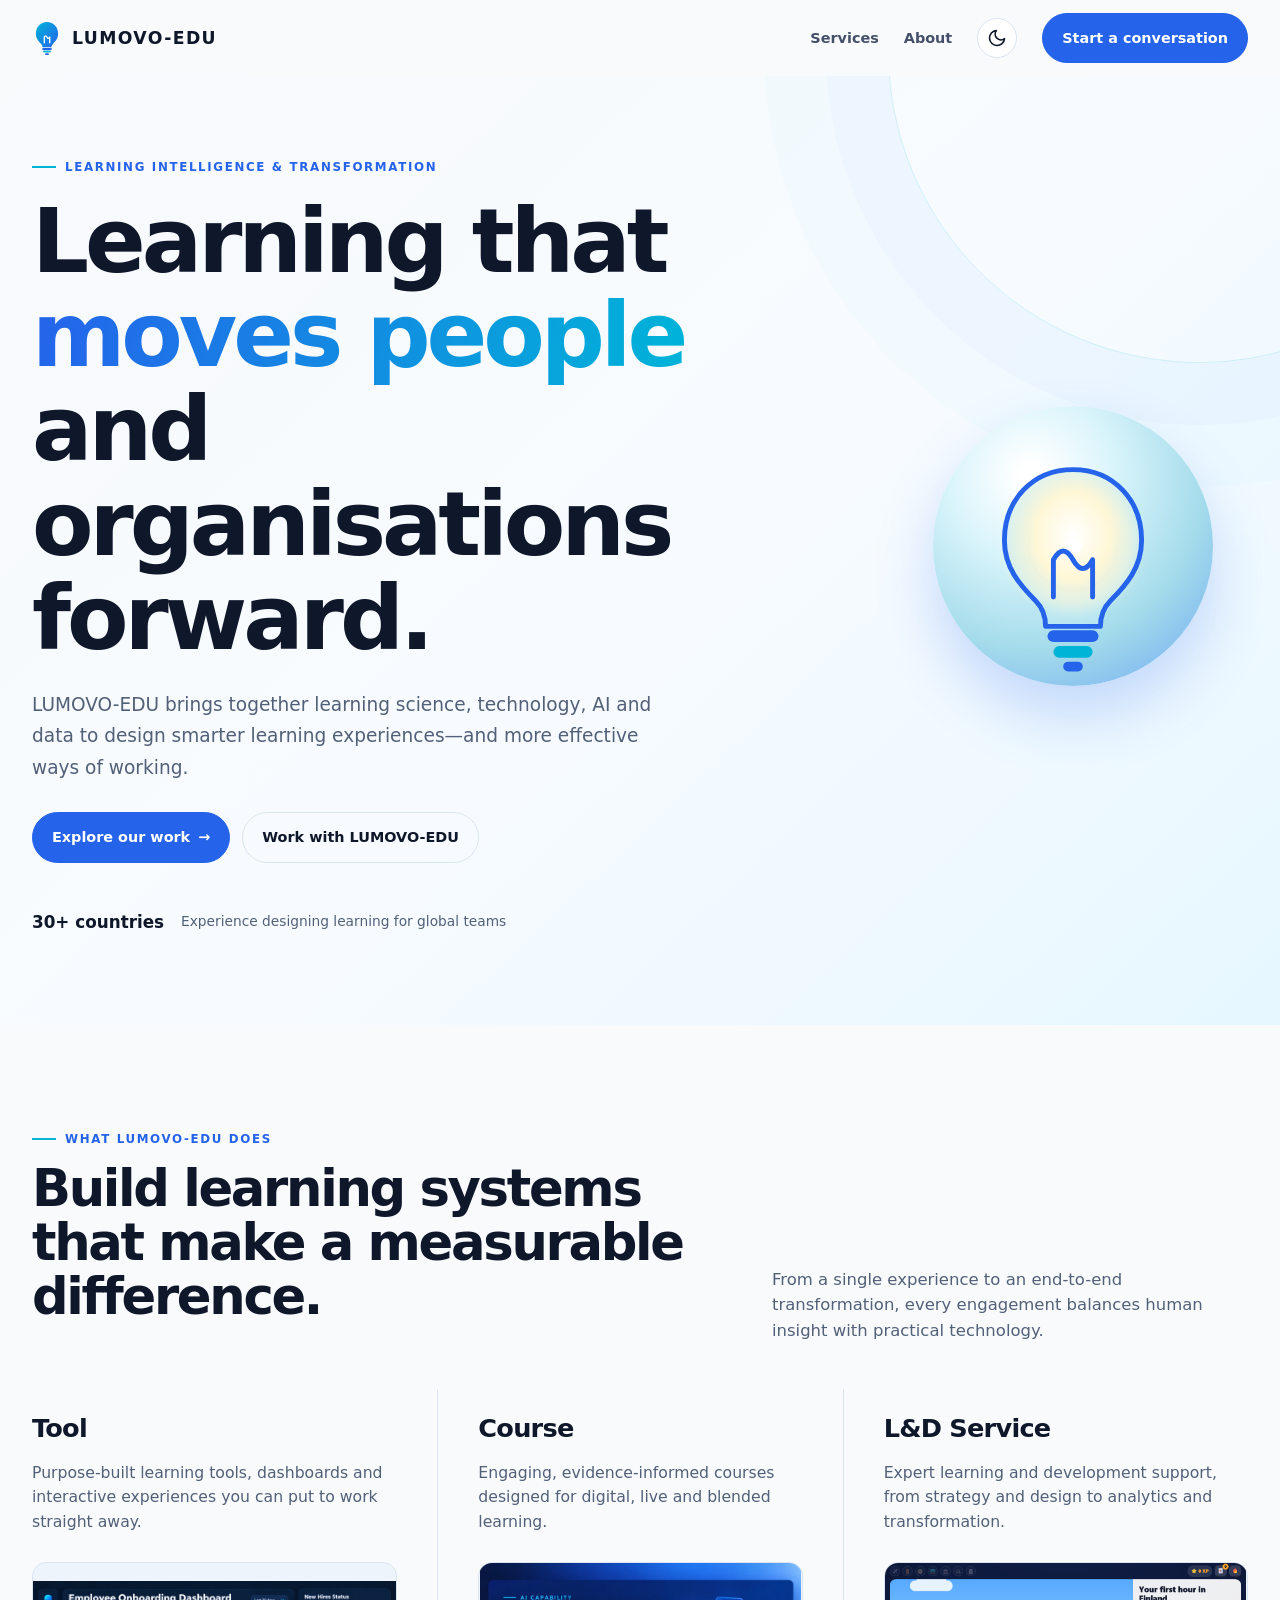
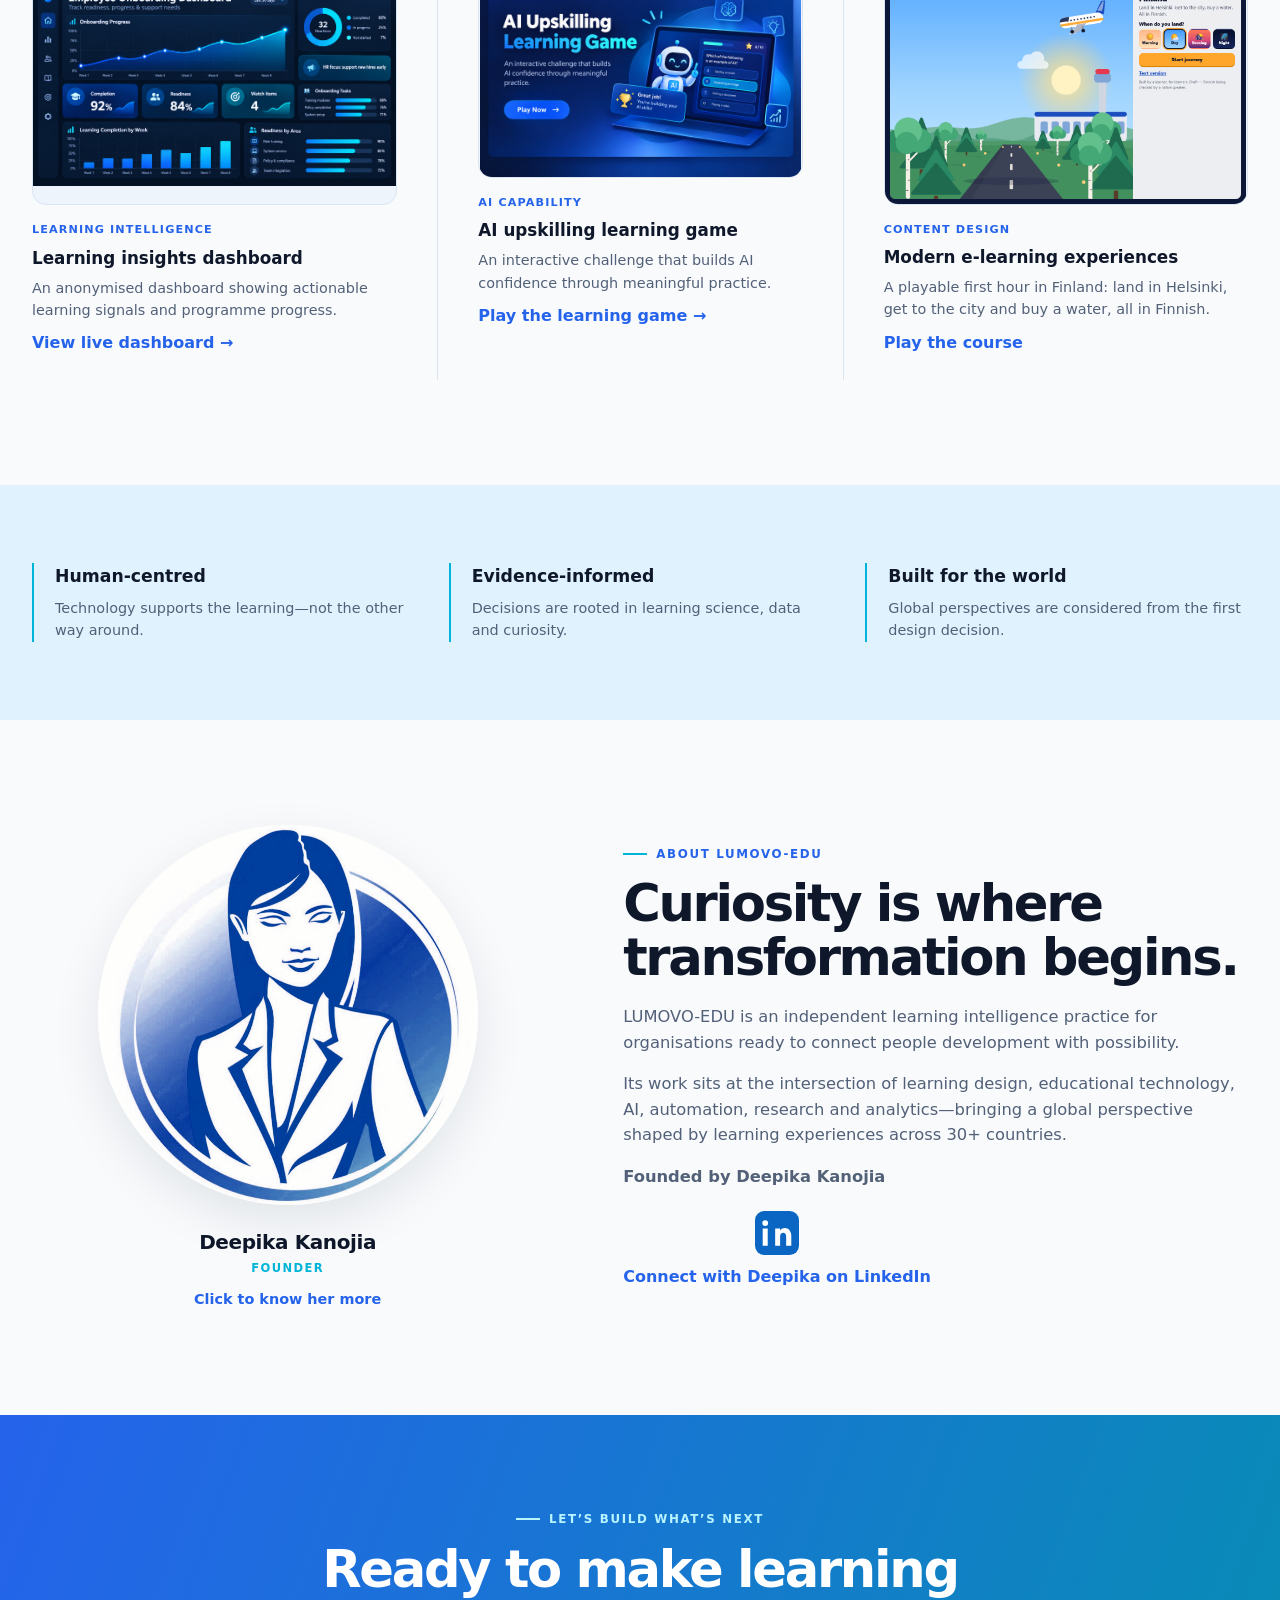
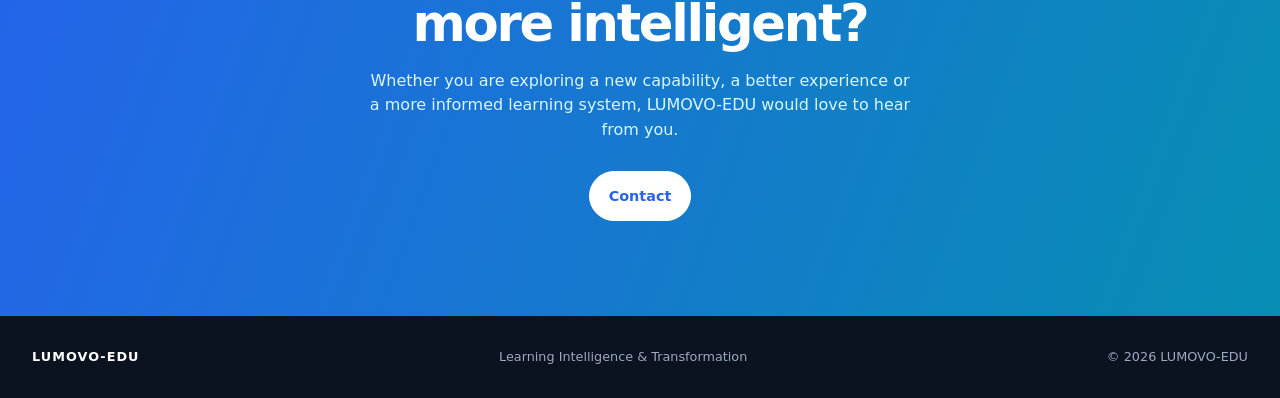
==== commit 903b6bea: "Rename brand to LUMOVO-EDU and tighten header on small screens Rename - Change the visible brand nam" ====
--- a/index.html
+++ b/index.html
@@ -3,10 +3,10 @@
 <head>
   <meta charset="utf-8">
   <meta name="viewport" content="width=device-width, initial-scale=1">
-  <meta name="description" content="LUMOVO — Learning Intelligence & Transformation. Global learning experiences designed with science, technology, AI and data.">
-  <title>LUMOVO — Learning Intelligence & Transformation</title>
+  <meta name="description" content="LUMOVO-EDU — Learning Intelligence & Transformation. Global learning experiences designed with science, technology, AI and data.">
+  <title>LUMOVO-EDU — Learning Intelligence & Transformation</title>
   <!--
-    LUMOVO landing page: single static file, no build step, no external requests.
+    LUMOVO-EDU landing page: single static file, no build step, no external requests.
     Working areas (WA) are referred to by number in README.md, CHANGELOG.md and TODO.md:
       Nav + Hero  unnumbered      WA-01 Services (#services)   WA-02 retired (Selected work, removed)
       WA-03 Principles            WA-04 About (#about)         WA-05 Connect (#contact)
@@ -14,49 +14,78 @@
     CSS below is grouped by line (tokens, base, nav, hero, services/panes, principles, about, contact,
     responsive, reduced-motion). Each group has a /* ... */ label above it.
   -->
+  <!-- Applies the saved / system theme before first paint so the page never flashes the wrong colours. -->
+  <script>(function(){var t=null;try{t=localStorage.getItem('lumovo-theme')}catch(e){}if(!t&&window.matchMedia&&matchMedia('(prefers-color-scheme: dark)').matches)t='dark';document.documentElement.setAttribute('data-theme',t==='dark'?'dark':'light')})();</script>
   <style>
     /* DESIGN TOKENS: brand colours, radius, shadow. Change colours here. */
-    :root{--blue:#2563eb;--cyan:#00b4d8;--ink:#0f172a;--muted:#526078;--soft:#e0f2fe;--mist:#f8fafc;--white:#fff;--line:#dbe5f1;--radius:22px;--shadow:0 18px 50px rgba(15,23,42,.09)}
+    :root{color-scheme:light;--blue:#2563eb;--cyan:#00b4d8;--ink:#0f172a;--muted:#526078;--soft:#e0f2fe;--mist:#f8fafc;--white:#fff;--line:#dbe5f1;--radius:22px;--shadow:0 18px 50px rgba(15,23,42,.09);
+      /* theme tokens (overridden in dark mode below) */
+      --surface:#fff;--link:#2563eb;--grad-a:#2563eb;--nav-text:#44506a;--pane-bg:#eef4fb;--ghost-hover:#fff;--rip:rgba(37,99,235,.55);
+      --hero-bg:linear-gradient(137deg,#f8fafc 0%,#f7fbff 55%,#e6f7ff 100%);--footer-bg:#0b1220}
+    /* DARK MODE: set by the toggle in the nav (data-theme="dark" on <html>); remembered in localStorage, defaults to the visitor's system setting. */
+    :root[data-theme="dark"]{color-scheme:dark;--ink:#e6edf7;--muted:#9fb0c8;--soft:#0f1d33;--mist:#0b1220;--white:#0f172a;--line:#22304a;--shadow:0 18px 50px rgba(0,0,0,.45);
+      --surface:#111c31;--link:#60a5fa;--grad-a:#60a5fa;--nav-text:#b4c2d9;--pane-bg:#14213a;--ghost-hover:#16233b;--rip:rgba(125,211,252,.6);
+      --hero-bg:linear-gradient(137deg,#0b1220 0%,#0c1a2e 55%,#0a2236 100%);--footer-bg:#070d19}
     /* BASE + SHARED: reset, typography, .wrap container (fluid width, side padding clamp(10px,2.5vw,48px), max 1680px), buttons, eyebrow, headings. */
-    *{box-sizing:border-box} html{scroll-behavior:smooth} body{margin:0;font-family:Inter,ui-sans-serif,system-ui,-apple-system,BlinkMacSystemFont,"Segoe UI",sans-serif;color:var(--ink);background:var(--mist);line-height:1.55} a{color:inherit;text-decoration:none} .wrap{width:100%;max-width:1680px;margin:auto;padding:0 clamp(10px,2.5vw,48px)}.eyebrow{font-size:.74rem;font-weight:800;letter-spacing:.14em;text-transform:uppercase;color:var(--blue);display:flex;align-items:center;gap:9px}.eyebrow:before{content:"";width:24px;height:2px;background:var(--cyan)}h1,h2,h3,p{margin-top:0}h1,h2{letter-spacing:-.045em;line-height:1.05}h2{font-size:clamp(2rem,4vw,3.3rem);max-width:690px;margin:14px 0 20px}p{color:var(--muted)}
+    *{box-sizing:border-box} html{scroll-behavior:smooth} body{margin:0;font-family:Inter,ui-sans-serif,system-ui,-apple-system,BlinkMacSystemFont,"Segoe UI",sans-serif;color:var(--ink);background:var(--mist);line-height:1.55;transition:background .3s,color .3s} a{color:inherit;text-decoration:none} .wrap{width:100%;max-width:1680px;margin:auto;padding:0 clamp(10px,2.5vw,48px)}.eyebrow{font-size:.74rem;font-weight:800;letter-spacing:.14em;text-transform:uppercase;color:var(--link);display:flex;align-items:center;gap:9px}.eyebrow:before{content:"";width:24px;height:2px;background:var(--cyan)}h1,h2,h3,p{margin-top:0}h1,h2{letter-spacing:-.045em;line-height:1.05}h2{font-size:clamp(2rem,4vw,3.3rem);max-width:690px;margin:14px 0 20px}p{color:var(--muted)}
     /* NAV: sticky header, brand mark, links, "Start a conversation" button. */
-    .nav{height:76px;display:flex;align-items:center;justify-content:space-between}.brand{display:flex;align-items:center;gap:10px;font-size:1.08rem;font-weight:850;letter-spacing:.08em}.mark{width:35px;height:35px}.nav-links{display:flex;align-items:center;gap:25px;font-size:.9rem;font-weight:650;color:#44506a}.nav-links a:not(.button):hover{color:var(--blue)}.button{display:inline-flex;align-items:center;justify-content:center;gap:8px;padding:13px 19px;border-radius:999px;background:var(--blue);color:white;font-size:.9rem;font-weight:750;border:1px solid var(--blue);transition:transform .2s,box-shadow .2s,background .2s}.button:hover{transform:translateY(-2px);box-shadow:0 10px 22px rgba(37,99,235,.25);background:#1d4ed8}.button.ghost{background:transparent;color:var(--ink);border-color:var(--line)}.button.ghost:hover{background:white;box-shadow:none}
+    .nav{height:76px;display:flex;align-items:center;justify-content:space-between}.brand{display:flex;align-items:center;gap:10px;font-size:1.08rem;font-weight:850;letter-spacing:.08em}.mark{width:30px;height:36px}.nav-links{display:flex;align-items:center;gap:25px;font-size:.9rem;font-weight:650;color:var(--nav-text)}.nav-links a:not(.button):hover{color:var(--link)}.button{display:inline-flex;align-items:center;justify-content:center;gap:8px;padding:13px 19px;border-radius:999px;background:var(--blue);color:white;font-size:.9rem;font-weight:750;border:1px solid var(--blue);transition:transform .2s,box-shadow .2s,background .2s}.button:hover{transform:translateY(-2px);box-shadow:0 10px 22px rgba(37,99,235,.25);background:#1d4ed8}.theme-toggle{width:40px;height:40px;border-radius:50%;border:1px solid var(--line);background:var(--surface);color:var(--ink);display:inline-grid;place-items:center;cursor:pointer;padding:0;transition:transform .2s,background .2s,border-color .2s}.theme-toggle:hover{transform:rotate(15deg);border-color:var(--cyan)}.theme-toggle:focus-visible{outline:2px solid var(--cyan);outline-offset:2px}.theme-toggle svg{width:20px;height:20px}.theme-toggle .i-sun{display:none}:root[data-theme="dark"] .theme-toggle .i-sun{display:block}:root[data-theme="dark"] .theme-toggle .i-moon{display:none}
+.button.ghost{background:transparent;color:var(--ink);border-color:var(--line)}.button.ghost:hover{background:var(--ghost-hover);box-shadow:none}
     /* HERO: gradient background, headline, orb visual, CTAs. */
-    .hero{position:relative;overflow:hidden;padding:82px 0 90px;background:linear-gradient(137deg,#f8fafc 0%,#f7fbff 55%,#e6f7ff 100%)}.hero:before{content:"";position:absolute;width:620px;height:620px;border-radius:50%;border:1px solid rgba(0,180,216,.16);right:-230px;top:-335px;box-shadow:0 0 0 62px rgba(37,99,235,.025),0 0 0 124px rgba(0,180,216,.02)}.hero-grid{position:relative;display:grid;grid-template-columns:1.25fr .75fr;gap:42px;align-items:center}.hero h1{font-size:clamp(3.15rem,7vw,6.2rem);margin:18px 0 24px;max-width:820px}.gradient{background:linear-gradient(100deg,var(--blue),var(--cyan));-webkit-background-clip:text;background-clip:text;color:transparent}.lead{font-size:1.16rem;max-width:620px;line-height:1.7}.hero-actions{display:flex;gap:12px;flex-wrap:wrap;margin-top:29px}.trust{display:flex;gap:17px;align-items:center;margin-top:46px;font-size:.86rem;color:#526078}.trust strong{color:var(--ink);font-size:1.05rem}.orb{aspect-ratio:1;border-radius:50%;background:radial-gradient(circle at 35% 25%,#fff 0 4%,#d9f4fb 22%,#a5dceb 50%,#2563eb 100%);box-shadow:inset -22px -26px 50px rgba(15,23,42,.22),0 40px 70px rgba(37,99,235,.2);position:relative;max-width:350px;justify-self:end;width:100%}.orb:before,.orb:after{content:"";position:absolute;border-radius:50%;border:1px solid rgba(255,255,255,.7)}.orb:before{inset:13%}.orb:after{inset:28%}.orb span{position:absolute;inset:0;margin:auto;width:35%;height:35%;border-radius:50%;border:1px solid rgba(255,255,255,.85);box-shadow:0 0 35px rgba(255,255,255,.8)}
+    .hero{position:relative;overflow:hidden;padding:82px 0 90px;background:var(--hero-bg)}.hero:before{content:"";position:absolute;width:620px;height:620px;border-radius:50%;border:1px solid rgba(0,180,216,.16);right:-230px;top:-335px;box-shadow:0 0 0 62px rgba(37,99,235,.025),0 0 0 124px rgba(0,180,216,.02)}.hero-grid{position:relative;display:grid;grid-template-columns:1.25fr .75fr;gap:42px;align-items:center}.hero h1{font-size:clamp(3.15rem,7vw,6.2rem);margin:18px 0 24px;max-width:820px}.gradient{background:linear-gradient(100deg,var(--grad-a),var(--cyan));-webkit-background-clip:text;background-clip:text;color:transparent}.lead{font-size:1.16rem;max-width:620px;line-height:1.7}.hero-actions{display:flex;gap:12px;flex-wrap:wrap;margin-top:29px}.trust{display:flex;gap:17px;align-items:center;margin-top:46px;font-size:.86rem;color:var(--muted)}.trust strong{color:var(--ink);font-size:1.05rem}.orb{aspect-ratio:1;border-radius:50%;background:radial-gradient(circle at 35% 25%,#fff 0 4%,#d9f4fb 22%,#a5dceb 50%,#2563eb 100%);box-shadow:inset -22px -26px 50px rgba(15,23,42,.22),0 40px 70px rgba(37,99,235,.2);position:relative;max-width:350px;justify-self:end;width:100%}.orb:before,.orb:after{content:"";position:absolute;border-radius:50%;border:1px solid rgba(255,255,255,.7)}.orb:before{inset:13%}.orb:after{inset:28%}.orb span{position:absolute;inset:0;margin:auto;width:35%;height:35%;border-radius:50%;border:1px solid rgba(255,255,255,.85);box-shadow:0 0 35px rgba(255,255,255,.8)}
+    /* HERO VISUAL (M2): line-art bulb on a soft disc; ripples are born at the bulb core and travel 6.4x their size (2x the first version). Hidden on mobile like the old orb. */
+    .lumo-visual{position:relative;aspect-ratio:1;width:100%;max-width:350px;justify-self:end;display:grid;place-items:center;z-index:0}.hero-grid>div:first-child{position:relative;z-index:1}.lv-disc{position:absolute;width:80%;aspect-ratio:1;border-radius:50%;background:radial-gradient(circle at 35% 25%,#fff 0 4%,#d9f4fb 30%,#a5dceb 62%,#6aa5f2);box-shadow:0 30px 60px rgba(37,99,235,.22)}.lv-bulb{position:absolute;left:22%;top:22.6%;width:56%;overflow:visible;z-index:2}.lv-rip{position:absolute;left:50%;top:50%;width:26%;aspect-ratio:1;margin:-13% 0 0 -13%;border-radius:50%;border:3px solid var(--rip);animation:lv-ripple 4.8s ease-out infinite;z-index:1;pointer-events:none}.lv-rip:nth-of-type(2){animation-delay:1.6s}.lv-rip:nth-of-type(3){animation-delay:3.2s}@keyframes lv-ripple{0%{transform:scale(1);opacity:.9}100%{transform:scale(6.4);opacity:0}}
     /* SECTIONS: shared section spacing and .intro grid; WA-01 .service-split / .service-pane / .pane-item (Tool, Course, L&D Service columns separated by vertical lines, uniform 3:2 .pane-thumb image frames).
        LEGACY (unused since WA-02 was removed, safe to delete): .service-grid, .service, .icon, .work, .work-grid, .project, .visual*, .project-copy. */
-    section{padding:105px 0}.intro{display:grid;grid-template-columns:1fr .7fr;gap:60px;align-items:end}.intro p{font-size:1.03rem;margin:0}.service-split{display:grid;grid-template-columns:repeat(3,1fr);margin-top:46px}.service-pane{padding:20px 40px 24px}.service-pane:first-child{padding-left:0}.service-pane:last-child{padding-right:0}.service-pane+.service-pane{border-left:1px solid var(--line)}.service-pane h3{font-size:1.6rem;letter-spacing:-.03em;margin:0 0 12px}.pane-item{display:block;margin-top:28px}.pane-thumb{display:block;overflow:hidden;border-radius:14px;margin-bottom:16px;border:1px solid var(--line);aspect-ratio:3/2;background:#eef4fb}.pane-thumb:empty{border:0}.pane-thumb img{width:100%;height:100%;object-fit:contain;display:block;transition:transform .3s}.pane-item:hover .pane-thumb img{transform:scale(1.03)}.pane-item .tag{display:block;color:var(--blue)}.pane-item strong{display:block;font-size:1.05rem;margin:6px 0}.pane-item span:not(.pane-thumb):not(.tag):not(.pane-link){display:block;font-size:.9rem;color:var(--muted)}.pane-link{display:inline-block;margin-top:10px;font-weight:700;color:var(--blue)}.service-pane p{margin:0;font-size:.98rem}.service-grid{display:grid;grid-template-columns:repeat(3,1fr);gap:16px;margin-top:46px}.service{background:white;border:1px solid #edf2f7;padding:29px;border-radius:var(--radius);transition:transform .25s,box-shadow .25s}.service:hover{transform:translateY(-5px);box-shadow:var(--shadow)}.icon{height:43px;width:43px;border-radius:13px;background:var(--soft);color:var(--blue);display:grid;place-items:center;margin-bottom:25px}.service h3{font-size:1.08rem;margin-bottom:10px;letter-spacing:-.02em}.service p{font-size:.91rem;margin-bottom:0}.work{background:var(--ink);color:white}.work .eyebrow{color:#74d7ec}.work h2{color:white}.work .intro p{color:#b7c4d8}.work-grid{display:grid;grid-template-columns:repeat(12,1fr);gap:18px;margin-top:45px}.project{background:#17233a;border:1px solid rgba(255,255,255,.09);border-radius:var(--radius);overflow:hidden;transition:transform .25s,background .25s}.project:hover{transform:translateY(-5px);background:#1d2c46}.project{grid-column:span 6}.visual{height:195px;display:grid;place-items:center;position:relative;overflow:hidden;background:linear-gradient(140deg,#233b70,#0d8ca9)}.visual:after{content:"Replace with project image or link";font-size:.69rem;letter-spacing:.1em;text-transform:uppercase;color:rgba(255,255,255,.75);font-weight:700;position:relative;z-index:2}.visual.dashboard{background:linear-gradient(130deg,#1d4ed8,#16aac7)}.visual.dashboard:before{content:"";position:absolute;inset:33px 38px;background:linear-gradient(90deg,rgba(255,255,255,.75) 24%,transparent 24% 27%,rgba(255,255,255,.32) 27% 54%,transparent 54% 57%,rgba(255,255,255,.5) 57%);opacity:.45;border-radius:8px}.visual.game{background:linear-gradient(130deg,#3b82f6,#0f766e)}.visual.content{background:linear-gradient(130deg,#0891b2,#164e63)}.visual.fluency{background:linear-gradient(130deg,#2563eb,#7dd3fc)}.visual.analytics{background:linear-gradient(130deg,#0f172a,#2563eb)}.project-copy{padding:22px 23px 25px}.tag{font-size:.7rem;color:#7dd3fc;letter-spacing:.1em;text-transform:uppercase;font-weight:800}.project h3{font-size:1.12rem;margin:9px 0 7px}.project p{font-size:.88rem;color:#b7c4d8;margin:0}
+    section{padding:105px 0}.intro{display:grid;grid-template-columns:1fr .7fr;gap:60px;align-items:end}.intro p{font-size:1.03rem;margin:0}.service-split{display:grid;grid-template-columns:repeat(3,1fr);margin-top:46px}.service-pane{padding:20px 40px 24px}.service-pane:first-child{padding-left:0}.service-pane:last-child{padding-right:0}.service-pane+.service-pane{border-left:1px solid var(--line)}.service-pane h3{font-size:1.6rem;letter-spacing:-.03em;margin:0 0 12px}.pane-item{display:block;margin-top:28px}.pane-thumb{display:block;overflow:hidden;border-radius:14px;margin-bottom:16px;border:1px solid var(--line);aspect-ratio:3/2;background:var(--pane-bg)}.pane-thumb:empty{border:0}.pane-thumb img{width:100%;height:100%;object-fit:contain;display:block;transition:transform .3s}.pane-item:hover .pane-thumb img{transform:scale(1.03)}.pane-item .tag{display:block;color:var(--link)}.pane-item strong{display:block;font-size:1.05rem;margin:6px 0}.pane-item span:not(.pane-thumb):not(.tag):not(.pane-link){display:block;font-size:.9rem;color:var(--muted)}.pane-link{display:inline-block;margin-top:10px;font-weight:700;color:var(--link)}.service-pane p{margin:0;font-size:.98rem}.service-grid{display:grid;grid-template-columns:repeat(3,1fr);gap:16px;margin-top:46px}.service{background:white;border:1px solid #edf2f7;padding:29px;border-radius:var(--radius);transition:transform .25s,box-shadow .25s}.service:hover{transform:translateY(-5px);box-shadow:var(--shadow)}.icon{height:43px;width:43px;border-radius:13px;background:var(--soft);color:var(--blue);display:grid;place-items:center;margin-bottom:25px}.service h3{font-size:1.08rem;margin-bottom:10px;letter-spacing:-.02em}.service p{font-size:.91rem;margin-bottom:0}.work{background:var(--ink);color:white}.work .eyebrow{color:#74d7ec}.work h2{color:white}.work .intro p{color:#b7c4d8}.work-grid{display:grid;grid-template-columns:repeat(12,1fr);gap:18px;margin-top:45px}.project{background:#17233a;border:1px solid rgba(255,255,255,.09);border-radius:var(--radius);overflow:hidden;transition:transform .25s,background .25s}.project:hover{transform:translateY(-5px);background:#1d2c46}.project{grid-column:span 6}.visual{height:195px;display:grid;place-items:center;position:relative;overflow:hidden;background:linear-gradient(140deg,#233b70,#0d8ca9)}.visual:after{content:"Replace with project image or link";font-size:.69rem;letter-spacing:.1em;text-transform:uppercase;color:rgba(255,255,255,.75);font-weight:700;position:relative;z-index:2}.visual.dashboard{background:linear-gradient(130deg,#1d4ed8,#16aac7)}.visual.dashboard:before{content:"";position:absolute;inset:33px 38px;background:linear-gradient(90deg,rgba(255,255,255,.75) 24%,transparent 24% 27%,rgba(255,255,255,.32) 27% 54%,transparent 54% 57%,rgba(255,255,255,.5) 57%);opacity:.45;border-radius:8px}.visual.game{background:linear-gradient(130deg,#3b82f6,#0f766e)}.visual.content{background:linear-gradient(130deg,#0891b2,#164e63)}.visual.fluency{background:linear-gradient(130deg,#2563eb,#7dd3fc)}.visual.analytics{background:linear-gradient(130deg,#0f172a,#2563eb)}.project-copy{padding:22px 23px 25px}.tag{font-size:.7rem;color:#7dd3fc;letter-spacing:.1em;text-transform:uppercase;font-weight:800}.project h3{font-size:1.12rem;margin:9px 0 7px}.project p{font-size:.88rem;color:#b7c4d8;margin:0}
     /* WA-03 .principles; WA-04 .about-grid, .portrait, .profile-card (name / role / CTA caption), .linkedin-link + .linkedin-logo; WA-05 .contact; WA-06 footer. */
-    .principles{padding:78px 0;background:var(--soft)}.principle-grid{display:grid;grid-template-columns:repeat(3,1fr);gap:34px}.principle{border-left:2px solid var(--cyan);padding-left:21px}.principle strong{display:block;font-size:1.08rem;margin-bottom:7px}.principle p{font-size:.9rem;margin:0}.profile-card{display:flex;flex-direction:column;align-items:center;text-align:center;justify-self:center;width:100%;max-width:380px}.profile-card .portrait{display:block}.profile-card .portrait img{width:100%;height:100%;object-fit:cover;display:block;transition:transform .3s}.profile-card:hover .portrait img{transform:scale(1.04)}.profile-name{margin-top:22px;font-size:1.25rem;font-weight:800;letter-spacing:-.02em}.profile-role{font-size:.72rem;font-weight:800;letter-spacing:.12em;text-transform:uppercase;color:var(--cyan);margin-top:2px}.profile-cta{margin-top:10px;font-size:.9rem;font-weight:700;color:var(--blue)}.profile-card:hover .profile-cta{text-decoration:underline}.about-grid{display:grid;grid-template-columns:.9fr 1.1fr;gap:80px;align-items:center}.portrait{width:100%;max-width:380px;aspect-ratio:1;min-height:0;justify-self:center;border-radius:50%;box-shadow:var(--shadow);background:#fff;position:relative;overflow:hidden;display:grid;place-items:center}.about-copy p{font-size:1.02rem}.linkedin-link{display:inline-flex;flex-direction:column;align-items:center;text-align:center;gap:10px;margin-top:6px;color:var(--blue);font-weight:750}.linkedin-logo{width:44px;height:44px;display:block;transition:transform .25s}.linkedin-link:hover .linkedin-logo{transform:translateY(-3px)}.linkedin-link:hover span{text-decoration:underline}.text-link{color:var(--blue);font-weight:750;border-bottom:1px solid #93c5fd}.contact{padding:95px 0;background:linear-gradient(110deg,#2563eb,#078eb3);text-align:center;color:white}.contact .eyebrow{color:#b8f4ff;justify-content:center}.contact .eyebrow:before{background:#b8f4ff}.contact h2{max-width:700px;margin:15px auto 18px;color:white}.contact p{color:#d9f6fc;max-width:550px;margin:0 auto 28px}.contact .button{background:white;color:var(--blue);border-color:white}.contact .button:hover{box-shadow:0 12px 28px rgba(3,28,59,.22)}footer{background:#0b1220;color:#9baac0;padding:31px 0;font-size:.8rem}footer .wrap{display:flex;justify-content:space-between;gap:20px;align-items:center}.footer-brand{color:white;font-weight:800;letter-spacing:.08em}
+    .principles{padding:78px 0;background:var(--soft)}.principle-grid{display:grid;grid-template-columns:repeat(3,1fr);gap:34px}.principle{border-left:2px solid var(--cyan);padding-left:21px}.principle strong{display:block;font-size:1.08rem;margin-bottom:7px}.principle p{font-size:.9rem;margin:0}.profile-card{display:flex;flex-direction:column;align-items:center;text-align:center;justify-self:center;width:100%;max-width:380px}.profile-card .portrait{display:block}.profile-card .portrait img{width:100%;height:100%;object-fit:cover;display:block;transition:transform .3s}.profile-card:hover .portrait img{transform:scale(1.04)}.profile-name{margin-top:22px;font-size:1.25rem;font-weight:800;letter-spacing:-.02em}.profile-role{font-size:.72rem;font-weight:800;letter-spacing:.12em;text-transform:uppercase;color:var(--cyan);margin-top:2px}.profile-cta{margin-top:10px;font-size:.9rem;font-weight:700;color:var(--link)}.profile-card:hover .profile-cta{text-decoration:underline}.about-grid{display:grid;grid-template-columns:.9fr 1.1fr;gap:80px;align-items:center}.portrait{width:100%;max-width:380px;aspect-ratio:1;min-height:0;justify-self:center;border-radius:50%;box-shadow:var(--shadow);background:var(--surface);position:relative;overflow:hidden;display:grid;place-items:center}.about-copy p{font-size:1.02rem}.linkedin-link{display:inline-flex;flex-direction:column;align-items:center;text-align:center;gap:10px;margin-top:6px;color:var(--link);font-weight:750}.linkedin-logo{width:44px;height:44px;display:block;transition:transform .25s}.linkedin-link:hover .linkedin-logo{transform:translateY(-3px)}.linkedin-link:hover span{text-decoration:underline}.text-link{color:var(--link);font-weight:750;border-bottom:1px solid #93c5fd}.contact{padding:95px 0;background:linear-gradient(110deg,#2563eb,#078eb3);text-align:center;color:white}.contact .eyebrow{color:#b8f4ff;justify-content:center}.contact .eyebrow:before{background:#b8f4ff}.contact h2{max-width:700px;margin:15px auto 18px;color:white}.contact p{color:#d9f6fc;max-width:550px;margin:0 auto 28px}.contact .button{background:white;color:var(--blue);border-color:white}.contact .button:hover{box-shadow:0 12px 28px rgba(3,28,59,.22)}footer{background:var(--footer-bg);color:#9baac0;padding:31px 0;font-size:.8rem}footer .wrap{display:flex;justify-content:space-between;gap:20px;align-items:center}.footer-brand{color:white;font-weight:800;letter-spacing:.08em}
     /* RESPONSIVE: below 800px the nav links hide, grids collapse to one column, panes stack with horizontal dividers. */
-    @media(max-width:800px){.nav-links>a:not(.button){display:none}.hero{padding:50px 0 70px}.hero-grid,.intro,.about-grid{grid-template-columns:1fr}.orb{display:none}.intro{gap:10px}.service-grid,.principle-grid,.service-split{grid-template-columns:1fr}.service-pane,.service-pane:first-child,.service-pane:last-child{padding:28px 0}.service-pane+.service-pane{border-left:0;border-top:1px solid var(--line)}.work-grid{grid-template-columns:1fr}.project:nth-child(n){grid-column:span 1}.about-grid{gap:38px}.portrait{max-width:260px}section{padding:72px 0}footer .wrap{flex-direction:column;align-items:flex-start}.trust{margin-top:36px}}
+    @media(max-width:800px){.nav-links>a:not(.button){display:none}.brand{white-space:nowrap}.nav-links{gap:10px}.nav-links .button{white-space:nowrap;padding:11px 15px;font-size:.84rem}.hero{padding:50px 0 70px}.hero-grid,.intro,.about-grid{grid-template-columns:1fr}.orb,.lumo-visual{display:none}.intro{gap:10px}.service-grid,.principle-grid,.service-split{grid-template-columns:1fr}.service-pane,.service-pane:first-child,.service-pane:last-child{padding:28px 0}.service-pane+.service-pane{border-left:0;border-top:1px solid var(--line)}.work-grid{grid-template-columns:1fr}.project:nth-child(n){grid-column:span 1}.about-grid{gap:38px}.portrait{max-width:260px}section{padding:72px 0}footer .wrap{flex-direction:column;align-items:flex-start}.trust{margin-top:36px}}
+    /* SMALL PHONES: keep the longer LUMOVO-EDU wordmark and the CTA on one line each. */
+    @media(max-width:420px){.brand{font-size:.9rem;letter-spacing:.04em;gap:8px}.mark{width:26px;height:31px}.nav-links{gap:8px}.nav-links .button{padding:10px 12px;font-size:.78rem}.theme-toggle{width:36px;height:36px}}
+    @media(max-width:340px){.brand{font-size:.8rem;letter-spacing:.02em;gap:6px}.mark{width:22px;height:27px}.nav-links{gap:6px}.nav-links .button{padding:9px 10px;font-size:.7rem}.theme-toggle{width:32px;height:32px}.theme-toggle svg{width:17px;height:17px}}
     /* ACCESSIBILITY: disables smooth scroll and transitions for users who ask for reduced motion. */
-    @media(prefers-reduced-motion:reduce){html{scroll-behavior:auto}*,*:before,*:after{transition:none!important}}
+    @media(prefers-reduced-motion:reduce){html{scroll-behavior:auto}.lv-rip{animation:none;display:none}*,*:before,*:after{transition:none!important}}
   </style>
 </head>
 <body>
   <!-- NAV (unnumbered): brand, Services / About links, "Start a conversation" button -> #contact -->
-  <header class="wrap nav"><a class="brand" href="#top" aria-label="Lumovo home"><svg class="mark" viewBox="0 0 42 42" aria-hidden="true"><defs><linearGradient id="g" x1="0" x2="1"><stop stop-color="#2563EB"/><stop offset="1" stop-color="#00B4D8"/></linearGradient></defs><path d="M7 31C14 26 17 15 21 8c3 8 7 17 14 23" fill="none" stroke="url(#g)" stroke-width="4" stroke-linecap="round"/><path d="M11 32h20" stroke="#0F172A" stroke-width="3" stroke-linecap="round"/></svg>LUMOVO</a><nav class="nav-links" aria-label="Main navigation"><a href="#services">Services</a><a href="#about">About</a><a class="button" href="#contact">Start a conversation</a></nav></header>
+  <header class="wrap nav"><a class="brand" href="#top" aria-label="LUMOVO-EDU home"><svg class="mark" viewBox="0 0 200 240" aria-hidden="true"><defs><linearGradient id="g" x1="0" y1="0" x2="1" y2="1"><stop offset="0" stop-color="#00B4D8"/><stop offset="1" stop-color="#2563EB"/></linearGradient></defs><path d="M100 14C56 14 26 48 26 92c0 30 16 48 32 64 9 9 12 16 12 26h60c0-10 3-17 12-26 16-16 32-34 32-64 0-44-30-78-74-78z" fill="url(#g)"/><path d="M82 152v-38q9-16 18 0t18 0v38" fill="none" stroke="#fff" stroke-width="9" stroke-linecap="round" stroke-linejoin="round"/><rect x="68" y="186" width="64" height="14" rx="7" fill="#2563EB"/><rect x="74" y="204" width="52" height="13" rx="6.5" fill="#00B4D8"/><rect x="87" y="221" width="26" height="12" rx="6" fill="#2563EB"/></svg>LUMOVO-EDU</a><nav class="nav-links" aria-label="Main navigation"><a href="#services">Services</a><a href="#about">About</a><button type="button" class="theme-toggle" id="theme-toggle" aria-label="Switch to dark mode" title="Switch theme"><svg class="i-moon" viewBox="0 0 24 24" fill="none" stroke="currentColor" stroke-width="2" stroke-linecap="round" stroke-linejoin="round" aria-hidden="true"><path d="M21 12.8A9 9 0 1 1 11.2 3a7 7 0 0 0 9.8 9.8z"/></svg><svg class="i-sun" viewBox="0 0 24 24" fill="none" stroke="currentColor" stroke-width="2" stroke-linecap="round" stroke-linejoin="round" aria-hidden="true"><circle cx="12" cy="12" r="4"/><path d="M12 2v2M12 20v2M4.9 4.9l1.4 1.4M17.7 17.7l1.4 1.4M2 12h2M20 12h2M4.9 19.1l1.4-1.4M17.7 6.3l1.4-1.4"/></svg></button><a class="button" href="#contact">Start a conversation</a></nav></header>
   <main id="top">
-    <!-- HERO (unnumbered): headline, orb, CTAs ("Explore our work" -> #services, "Work with LUMOVO" -> #contact), 30+ countries line -->
-    <section class="hero"><div class="wrap hero-grid"><div><div class="eyebrow">Learning Intelligence &amp; Transformation</div><h1>Learning that <span class="gradient">moves people</span> and organisations forward.</h1><p class="lead">LUMOVO brings together learning science, technology, AI and data to design smarter learning experiences—and more effective ways of working.</p><div class="hero-actions"><a class="button" href="#services">Explore our work <span aria-hidden="true">→</span></a><a class="button ghost" href="#contact">Work with LUMOVO</a></div><div class="trust"><strong>30+ countries</strong><span>Experience designing learning for global teams</span></div></div><div class="orb" aria-hidden="true"><span></span></div></div></section>
+    <!-- HERO (unnumbered): headline, orb, CTAs ("Explore our work" -> #services, "Work with LUMOVO-EDU" -> #contact), 30+ countries line -->
+    <section class="hero"><div class="wrap hero-grid"><div><div class="eyebrow">Learning Intelligence &amp; Transformation</div><h1>Learning that <span class="gradient">moves people</span> and organisations forward.</h1><p class="lead">LUMOVO-EDU brings together learning science, technology, AI and data to design smarter learning experiences—and more effective ways of working.</p><div class="hero-actions"><a class="button" href="#services">Explore our work <span aria-hidden="true">→</span></a><a class="button ghost" href="#contact">Work with LUMOVO-EDU</a></div><div class="trust"><strong>30+ countries</strong><span>Experience designing learning for global teams</span></div></div><div class="lumo-visual" aria-hidden="true"><div class="lv-disc"></div><i class="lv-rip"></i><i class="lv-rip"></i><i class="lv-rip"></i><svg class="lv-bulb" viewBox="0 0 200 240"><defs><radialGradient id="lvg" cx="50%" cy="42%" r="55%"><stop offset="0" stop-color="#fff"/><stop offset=".5" stop-color="#fff7d6"/><stop offset="1" stop-color="#bfeaf6" stop-opacity=".55"/></radialGradient><filter id="lvb"><feGaussianBlur stdDeviation="6"/></filter></defs><circle cx="100" cy="98" r="64" fill="#fff7d6" opacity=".9" filter="url(#lvb)"/><path d="M100 20C58 20 30 52 30 92c0 28 16 46 32 62 8 8 10 16 10 26h56c0-10 2-18 10-26 16-16 32-34 32-62 0-40-28-72-70-72z" fill="url(#lvg)" stroke="#2563eb" stroke-width="5" stroke-linejoin="round"/><circle cx="100" cy="98" r="9" fill="#fff"/><path d="M80 150v-38q10-18 20 0t20 0v38" fill="none" stroke="#2563eb" stroke-width="5" stroke-linecap="round" stroke-linejoin="round"/><rect x="74" y="184" width="52" height="12" rx="6" fill="#2563eb"/><rect x="80" y="200" width="40" height="12" rx="6" fill="#00b4d8"/><rect x="90" y="216" width="20" height="10" rx="5" fill="#2563eb"/></svg></div></div></section>
     <!-- WA-01 SERVICES (#services): three columns split by vertical lines. Each column holds a pane-item (thumbnail, tag, title, text, link):
          Tool            -> onboarding-dashboard/app/Employee_Onboarding_Operations.html  (Learning insights dashboard, local page)
          Course          -> https://deepikakanojia.github.io/AI-upskilling-learning-game/ (AI upskilling learning game, external)
          L&D Service     -> finnish-course/index.html                                       (Modern e-learning experiences, local page)
          Thumbnails live in assets/ and all use a 3:2 frame (object-fit: contain, nothing is cropped). -->
-    <section id="services"><div class="wrap"><div class="intro"><div><div class="eyebrow">What LUMOVO does</div><h2>Build learning systems that make a measurable difference.</h2></div><p>From a single experience to an end-to-end transformation, every engagement balances human insight with practical technology.</p></div><div class="service-split"><article class="service-pane"><h3>Tool</h3><p>Purpose-built learning tools, dashboards and interactive experiences you can put to work straight away.</p><a class="pane-item" href="onboarding-dashboard/app/Employee_Onboarding_Operations.html"><span class="pane-thumb"><img src="assets/learning-insights-dashboard.png" alt="Anonymised learning insights dashboard preview"></span><span class="tag">Learning intelligence</span><strong>Learning insights dashboard</strong><span>An anonymised dashboard showing actionable learning signals and programme progress.</span><span class="pane-link">View live dashboard →</span></a></article><article class="service-pane"><h3>Course</h3><p>Engaging, evidence-informed courses designed for digital, live and blended learning.</p><a class="pane-item" href="https://deepikakanojia.github.io/AI-upskilling-learning-game/" target="_blank" rel="noopener"><span class="pane-thumb"><img src="assets/ai-upskilling-learning-game.png" alt="AI Upskilling Learning Game preview"></span><span class="tag">AI capability</span><strong>AI upskilling learning game</strong><span>An interactive challenge that builds AI confidence through meaningful practice.</span><span class="pane-link">Play the learning game →</span></a></article><article class="service-pane"><h3>L&amp;D Service</h3><p>Expert learning and development support, from strategy and design to analytics and transformation.</p><a class="pane-item" href="finnish-course/index.html"><span class="pane-thumb"><img src="assets/finnish-first-hour-preview.png" alt="Arrival: a playable first hour in Finland, showing a plane landing in Helsinki"></span><span class="tag">Content design</span><strong>Modern e-learning experiences</strong><span>A playable first hour in Finland: land in Helsinki, get to the city and buy a water, all in Finnish.</span><span class="pane-link">Play the course</span></a></article></div></div></div></section>
+    <section id="services"><div class="wrap"><div class="intro"><div><div class="eyebrow">What LUMOVO-EDU does</div><h2>Build learning systems that make a measurable difference.</h2></div><p>From a single experience to an end-to-end transformation, every engagement balances human insight with practical technology.</p></div><div class="service-split"><article class="service-pane"><h3>Tool</h3><p>Purpose-built learning tools, dashboards and interactive experiences you can put to work straight away.</p><a class="pane-item" href="onboarding-dashboard/app/Employee_Onboarding_Operations.html"><span class="pane-thumb"><img src="assets/learning-insights-dashboard.png" alt="Anonymised learning insights dashboard preview"></span><span class="tag">Learning intelligence</span><strong>Learning insights dashboard</strong><span>An anonymised dashboard showing actionable learning signals and programme progress.</span><span class="pane-link">View live dashboard →</span></a></article><article class="service-pane"><h3>Course</h3><p>Engaging, evidence-informed courses designed for digital, live and blended learning.</p><a class="pane-item" href="https://deepikakanojia.github.io/AI-upskilling-learning-game/" target="_blank" rel="noopener"><span class="pane-thumb"><img src="assets/ai-upskilling-learning-game.png" alt="AI Upskilling Learning Game preview"></span><span class="tag">AI capability</span><strong>AI upskilling learning game</strong><span>An interactive challenge that builds AI confidence through meaningful practice.</span><span class="pane-link">Play the learning game →</span></a></article><article class="service-pane"><h3>L&amp;D Service</h3><p>Expert learning and development support, from strategy and design to analytics and transformation.</p><a class="pane-item" href="finnish-course/index.html"><span class="pane-thumb"><img src="assets/finnish-first-hour-preview.png" alt="Arrival: a playable first hour in Finland, showing a plane landing in Helsinki"></span><span class="tag">Content design</span><strong>Modern e-learning experiences</strong><span>A playable first hour in Finland: land in Helsinki, get to the city and buy a water, all in Finnish.</span><span class="pane-link">Play the course</span></a></article></div></div></div></section>
     <!-- WA-03 PRINCIPLES: three values with a cyan left rule. WA-02 (Selected work) was removed; its cards moved into WA-01. -->
     <section class="principles"><div class="wrap principle-grid"><div class="principle"><strong>Human-centred</strong><p>Technology supports the learning—not the other way around.</p></div><div class="principle"><strong>Evidence-informed</strong><p>Decisions are rooted in learning science, data and curiosity.</p></div><div class="principle"><strong>Built for the world</strong><p>Global perspectives are considered from the first design decision.</p></div></div></section>
     <!-- WA-04 ABOUT (#about): circular founder card (links to the profile site; image is a PLACEHOLDER, assets/deepike_profile_pic_place_holder.png)
          plus the About copy and a LinkedIn logo link. -->
-    <section id="about"><div class="wrap about-grid"><a class="profile-card" href="https://deepikakanojia.github.io/Profile/#/" target="_blank" rel="noopener noreferrer" aria-label="Visit Deepika Kanojia's professional profile"><span class="portrait"><img src="assets/deepike_profile_pic_place_holder.png" alt="Deepika Kanojia"></span><span class="profile-name">Deepika Kanojia</span><span class="profile-role">Founder</span><span class="profile-cta">Click to know her more</span></a><div class="about-copy"><div class="eyebrow">About LUMOVO</div><h2>Curiosity is where transformation begins.</h2><p>LUMOVO is an independent learning intelligence practice for organisations ready to connect people development with possibility.</p><p>Its work sits at the intersection of learning design, educational technology, AI, automation, research and analytics—bringing a global perspective shaped by learning experiences across 30+ countries.</p><p><strong>Founded by Deepika Kanojia</strong></p> <a class="linkedin-link" href="https://www.linkedin.com/in/deepikakanojia/" target="_blank" rel="noopener noreferrer"><svg class="linkedin-logo" viewBox="0 0 24 24" role="img" aria-label="LinkedIn"><rect width="24" height="24" rx="5" fill="#0A66C2"/><path fill="#fff" d="M6.94 9.5H4.2V19h2.74V9.5zM5.57 5a1.6 1.6 0 1 0 0 3.2 1.6 1.6 0 0 0 0-3.2zM19.8 13.7c0-2.6-1.4-4.4-3.6-4.4-1.2 0-2 .6-2.5 1.3V9.5H11V19h2.7v-5c0-1.3.7-2.1 1.7-2.1s1.6.8 1.6 2.1v5h2.8v-5.3z"/></svg><span>Connect with Deepika on LinkedIn</span></a></div></div></section>
+    <section id="about"><div class="wrap about-grid"><a class="profile-card" href="https://deepikakanojia.github.io/Profile/#/" target="_blank" rel="noopener noreferrer" aria-label="Visit Deepika Kanojia's professional profile"><span class="portrait"><img src="assets/deepike_profile_pic_place_holder.png" alt="Deepika Kanojia"></span><span class="profile-name">Deepika Kanojia</span><span class="profile-role">Founder</span><span class="profile-cta">Click to know her more</span></a><div class="about-copy"><div class="eyebrow">About LUMOVO-EDU</div><h2>Curiosity is where transformation begins.</h2><p>LUMOVO-EDU is an independent learning intelligence practice for organisations ready to connect people development with possibility.</p><p>Its work sits at the intersection of learning design, educational technology, AI, automation, research and analytics—bringing a global perspective shaped by learning experiences across 30+ countries.</p><p><strong>Founded by Deepika Kanojia</strong></p> <a class="linkedin-link" href="https://www.linkedin.com/in/deepikakanojia/" target="_blank" rel="noopener noreferrer"><svg class="linkedin-logo" viewBox="0 0 24 24" role="img" aria-label="LinkedIn"><rect width="24" height="24" rx="5" fill="#0A66C2"/><path fill="#fff" d="M6.94 9.5H4.2V19h2.74V9.5zM5.57 5a1.6 1.6 0 1 0 0 3.2 1.6 1.6 0 0 0 0-3.2zM19.8 13.7c0-2.6-1.4-4.4-3.6-4.4-1.2 0-2 .6-2.5 1.3V9.5H11V19h2.7v-5c0-1.3.7-2.1 1.7-2.1s1.6.8 1.6 2.1v5h2.8v-5.3z"/></svg><span>Connect with Deepika on LinkedIn</span></a></div></div></section>
     <!-- WA-05 CONNECT (#contact): "Contact" button -> mailto:deepika.community@gmail.com (opens the visitor's email app) -->
-    <section class="contact" id="contact"><div class="wrap"><div class="eyebrow">Let’s build what’s next</div><h2>Ready to make learning more intelligent?</h2><p>Whether you are exploring a new capability, a better experience or a more informed learning system, LUMOVO would love to hear from you.</p><a class="button" href="mailto:deepika.community@gmail.com">Contact</a></div></section>
+    <section class="contact" id="contact"><div class="wrap"><div class="eyebrow">Let’s build what’s next</div><h2>Ready to make learning more intelligent?</h2><p>Whether you are exploring a new capability, a better experience or a more informed learning system, LUMOVO-EDU would love to hear from you.</p><a class="button" href="mailto:deepika.community@gmail.com">Contact</a></div></section>
   </main>
   <!-- WA-06 FOOTER: brand, tagline, auto-updating year (script below) -->
-  <footer><div class="wrap"><span class="footer-brand">LUMOVO</span><span>Learning Intelligence &amp; Transformation</span><span>© <span id="year"></span> LUMOVO</span></div></footer>
+  <footer><div class="wrap"><span class="footer-brand">LUMOVO-EDU</span><span>Learning Intelligence &amp; Transformation</span><span>© <span id="year"></span> LUMOVO-EDU</span></div></footer>
   <!-- Fills the current year into the footer -->
   <script>document.getElementById('year').textContent=new Date().getFullYear();</script>
+  <!-- Light / dark toggle: flips data-theme on <html>, saves the choice, keeps the button label in sync. -->
+  <script>
+    (function(){
+      var root=document.documentElement,btn=document.getElementById('theme-toggle');
+      function label(){var d=root.getAttribute('data-theme')==='dark';btn.setAttribute('aria-label',d?'Switch to light mode':'Switch to dark mode');btn.setAttribute('aria-pressed',d)}
+      label();
+      btn.addEventListener('click',function(){
+        var next=root.getAttribute('data-theme')==='dark'?'light':'dark';
+        root.setAttribute('data-theme',next);
+        try{localStorage.setItem('lumovo-theme',next)}catch(e){}
+        label();
+      });
+    })();
+  </script>
 </body>
 </html>
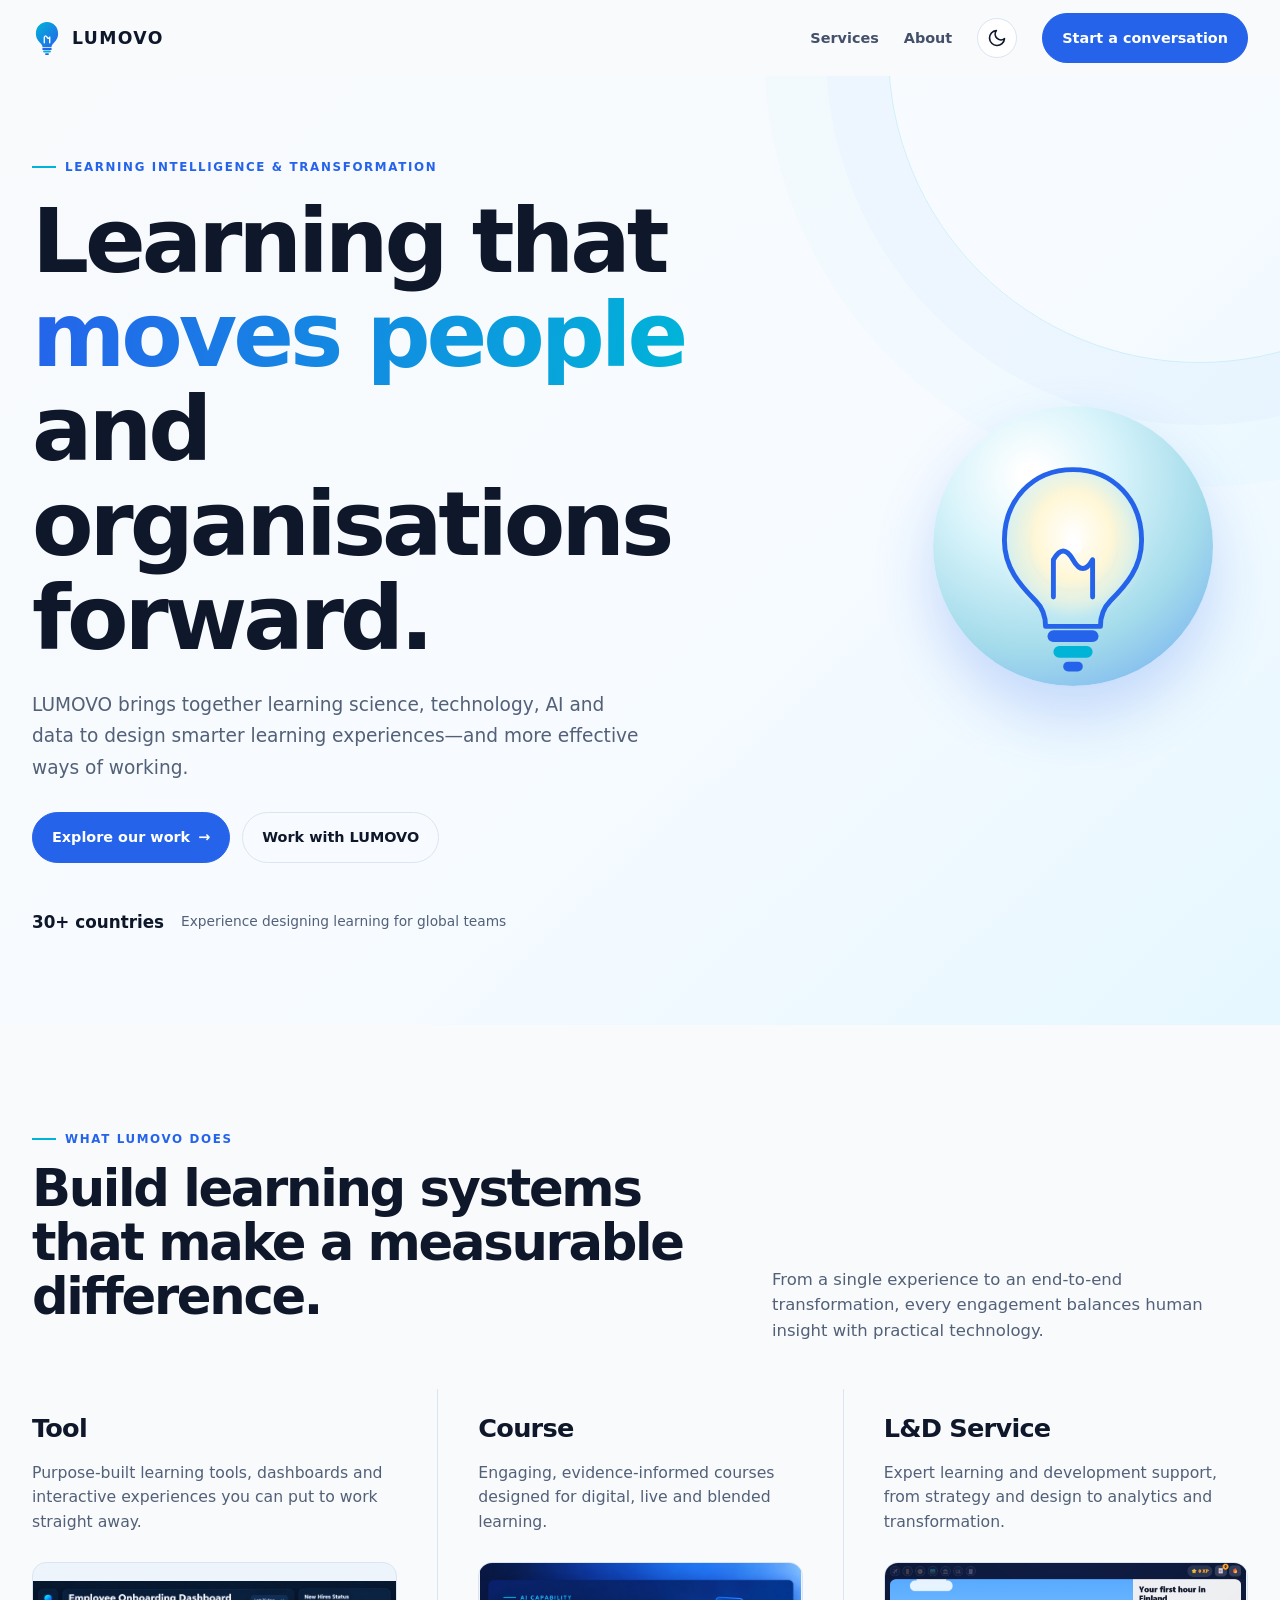
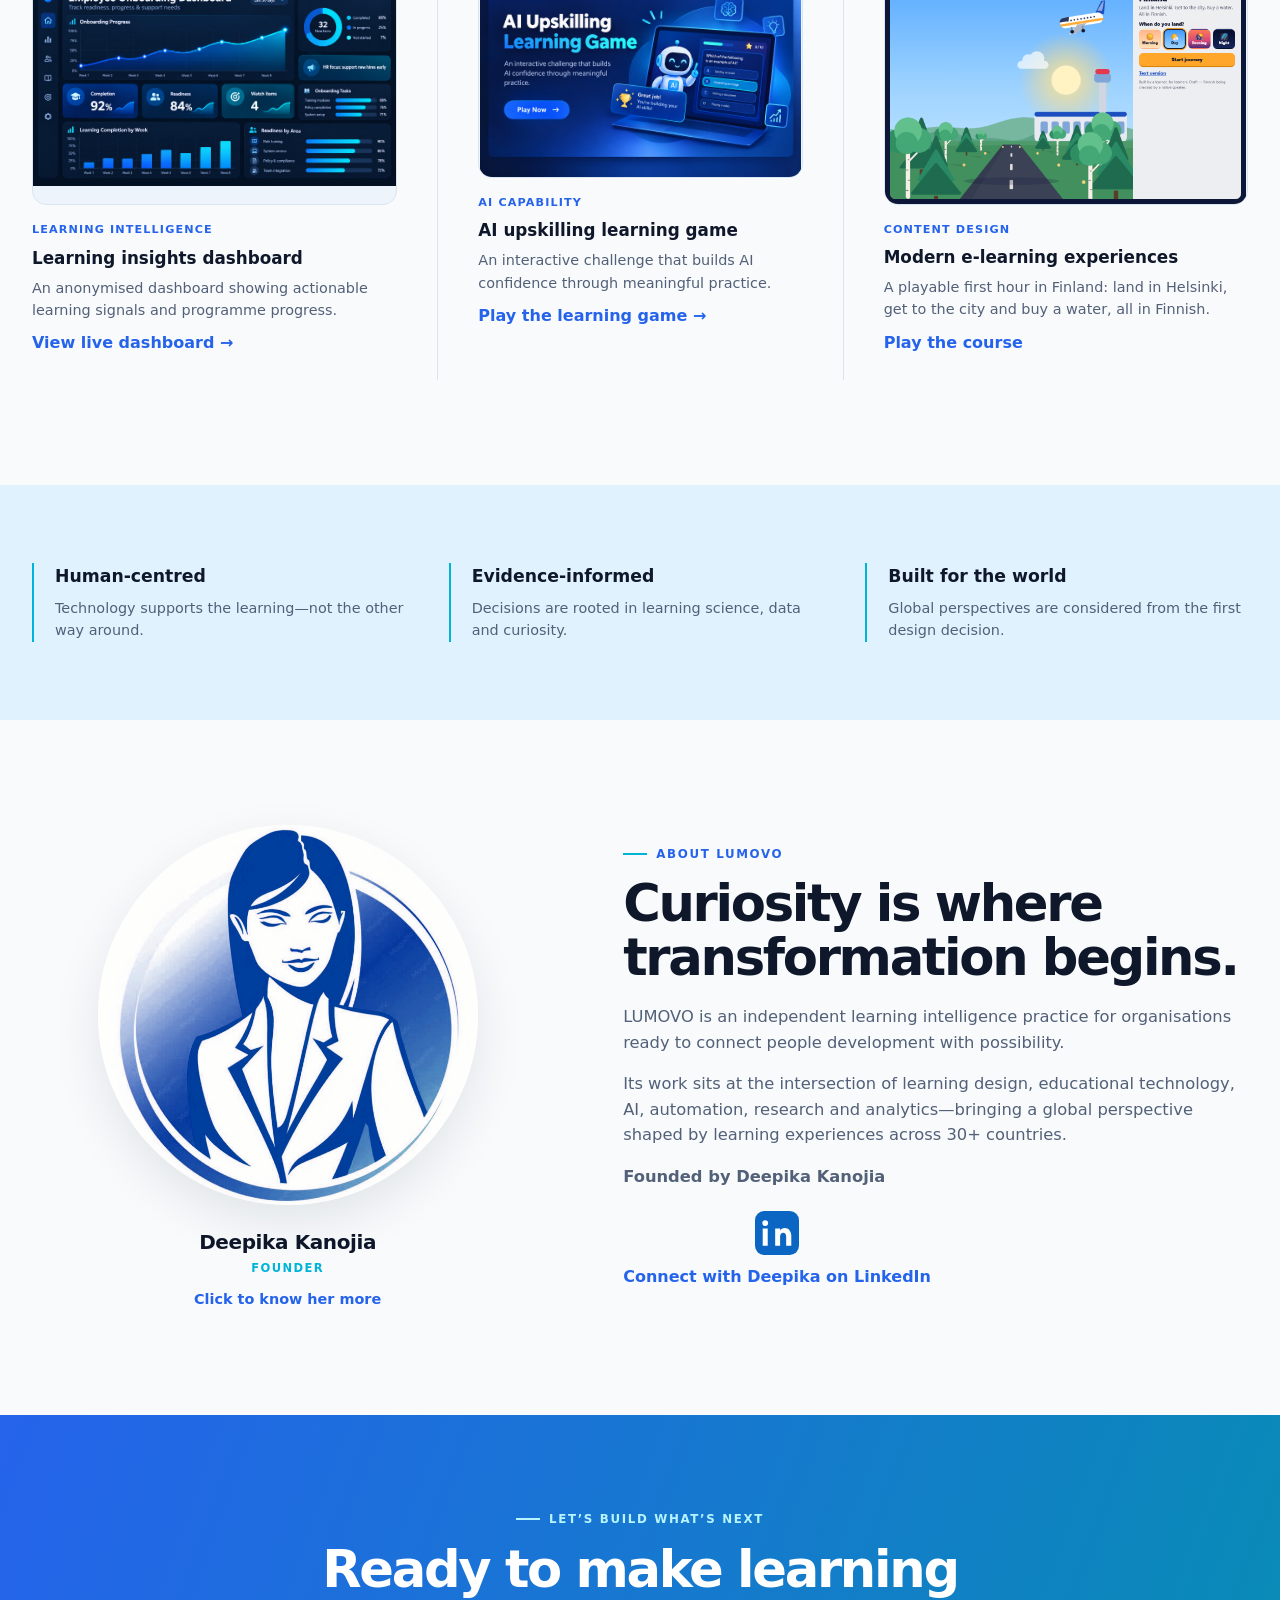
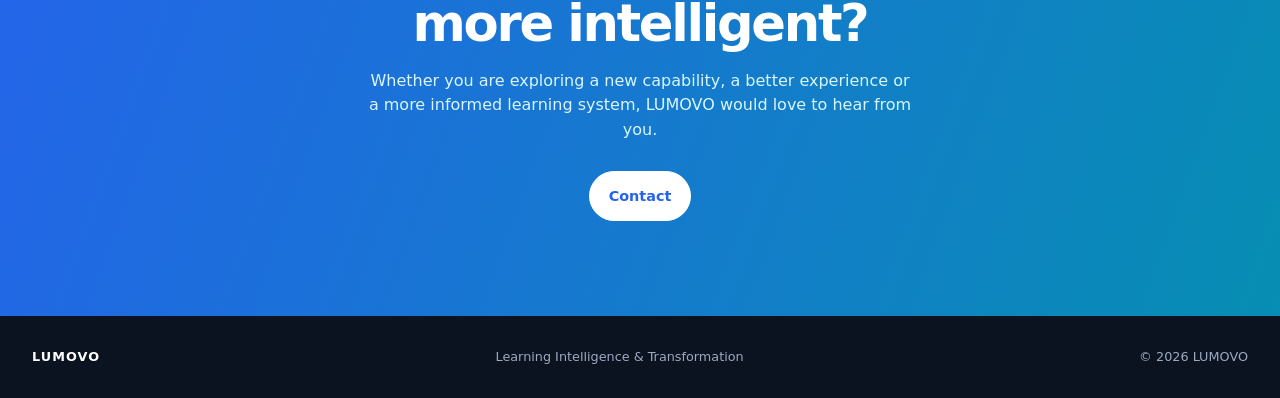
==== commit f1e7a97f: "Add ripple-bulb hero, bulb logo and light/dark mode Hero visual - Replace the old orb with the chose" ====
--- a/index.html
+++ b/index.html
@@ -3,10 +3,10 @@
 <head>
   <meta charset="utf-8">
   <meta name="viewport" content="width=device-width, initial-scale=1">
-  <meta name="description" content="LUMOVO-EDU — Learning Intelligence & Transformation. Global learning experiences designed with science, technology, AI and data.">
-  <title>LUMOVO-EDU — Learning Intelligence & Transformation</title>
+  <meta name="description" content="LUMOVO — Learning Intelligence & Transformation. Global learning experiences designed with science, technology, AI and data.">
+  <title>LUMOVO — Learning Intelligence & Transformation</title>
   <!--
-    LUMOVO-EDU landing page: single static file, no build step, no external requests.
+    LUMOVO landing page: single static file, no build step, no external requests.
     Working areas (WA) are referred to by number in README.md, CHANGELOG.md and TODO.md:
       Nav + Hero  unnumbered      WA-01 Services (#services)   WA-02 retired (Selected work, removed)
       WA-03 Principles            WA-04 About (#about)         WA-05 Connect (#contact)
@@ -41,36 +41,33 @@
     /* WA-03 .principles; WA-04 .about-grid, .portrait, .profile-card (name / role / CTA caption), .linkedin-link + .linkedin-logo; WA-05 .contact; WA-06 footer. */
     .principles{padding:78px 0;background:var(--soft)}.principle-grid{display:grid;grid-template-columns:repeat(3,1fr);gap:34px}.principle{border-left:2px solid var(--cyan);padding-left:21px}.principle strong{display:block;font-size:1.08rem;margin-bottom:7px}.principle p{font-size:.9rem;margin:0}.profile-card{display:flex;flex-direction:column;align-items:center;text-align:center;justify-self:center;width:100%;max-width:380px}.profile-card .portrait{display:block}.profile-card .portrait img{width:100%;height:100%;object-fit:cover;display:block;transition:transform .3s}.profile-card:hover .portrait img{transform:scale(1.04)}.profile-name{margin-top:22px;font-size:1.25rem;font-weight:800;letter-spacing:-.02em}.profile-role{font-size:.72rem;font-weight:800;letter-spacing:.12em;text-transform:uppercase;color:var(--cyan);margin-top:2px}.profile-cta{margin-top:10px;font-size:.9rem;font-weight:700;color:var(--link)}.profile-card:hover .profile-cta{text-decoration:underline}.about-grid{display:grid;grid-template-columns:.9fr 1.1fr;gap:80px;align-items:center}.portrait{width:100%;max-width:380px;aspect-ratio:1;min-height:0;justify-self:center;border-radius:50%;box-shadow:var(--shadow);background:var(--surface);position:relative;overflow:hidden;display:grid;place-items:center}.about-copy p{font-size:1.02rem}.linkedin-link{display:inline-flex;flex-direction:column;align-items:center;text-align:center;gap:10px;margin-top:6px;color:var(--link);font-weight:750}.linkedin-logo{width:44px;height:44px;display:block;transition:transform .25s}.linkedin-link:hover .linkedin-logo{transform:translateY(-3px)}.linkedin-link:hover span{text-decoration:underline}.text-link{color:var(--link);font-weight:750;border-bottom:1px solid #93c5fd}.contact{padding:95px 0;background:linear-gradient(110deg,#2563eb,#078eb3);text-align:center;color:white}.contact .eyebrow{color:#b8f4ff;justify-content:center}.contact .eyebrow:before{background:#b8f4ff}.contact h2{max-width:700px;margin:15px auto 18px;color:white}.contact p{color:#d9f6fc;max-width:550px;margin:0 auto 28px}.contact .button{background:white;color:var(--blue);border-color:white}.contact .button:hover{box-shadow:0 12px 28px rgba(3,28,59,.22)}footer{background:var(--footer-bg);color:#9baac0;padding:31px 0;font-size:.8rem}footer .wrap{display:flex;justify-content:space-between;gap:20px;align-items:center}.footer-brand{color:white;font-weight:800;letter-spacing:.08em}
     /* RESPONSIVE: below 800px the nav links hide, grids collapse to one column, panes stack with horizontal dividers. */
-    @media(max-width:800px){.nav-links>a:not(.button){display:none}.brand{white-space:nowrap}.nav-links{gap:10px}.nav-links .button{white-space:nowrap;padding:11px 15px;font-size:.84rem}.hero{padding:50px 0 70px}.hero-grid,.intro,.about-grid{grid-template-columns:1fr}.orb,.lumo-visual{display:none}.intro{gap:10px}.service-grid,.principle-grid,.service-split{grid-template-columns:1fr}.service-pane,.service-pane:first-child,.service-pane:last-child{padding:28px 0}.service-pane+.service-pane{border-left:0;border-top:1px solid var(--line)}.work-grid{grid-template-columns:1fr}.project:nth-child(n){grid-column:span 1}.about-grid{gap:38px}.portrait{max-width:260px}section{padding:72px 0}footer .wrap{flex-direction:column;align-items:flex-start}.trust{margin-top:36px}}
-    /* SMALL PHONES: keep the longer LUMOVO-EDU wordmark and the CTA on one line each. */
-    @media(max-width:420px){.brand{font-size:.9rem;letter-spacing:.04em;gap:8px}.mark{width:26px;height:31px}.nav-links{gap:8px}.nav-links .button{padding:10px 12px;font-size:.78rem}.theme-toggle{width:36px;height:36px}}
-    @media(max-width:340px){.brand{font-size:.8rem;letter-spacing:.02em;gap:6px}.mark{width:22px;height:27px}.nav-links{gap:6px}.nav-links .button{padding:9px 10px;font-size:.7rem}.theme-toggle{width:32px;height:32px}.theme-toggle svg{width:17px;height:17px}}
+    @media(max-width:800px){.nav-links>a:not(.button){display:none}.hero{padding:50px 0 70px}.hero-grid,.intro,.about-grid{grid-template-columns:1fr}.orb,.lumo-visual{display:none}.intro{gap:10px}.service-grid,.principle-grid,.service-split{grid-template-columns:1fr}.service-pane,.service-pane:first-child,.service-pane:last-child{padding:28px 0}.service-pane+.service-pane{border-left:0;border-top:1px solid var(--line)}.work-grid{grid-template-columns:1fr}.project:nth-child(n){grid-column:span 1}.about-grid{gap:38px}.portrait{max-width:260px}section{padding:72px 0}footer .wrap{flex-direction:column;align-items:flex-start}.trust{margin-top:36px}}
     /* ACCESSIBILITY: disables smooth scroll and transitions for users who ask for reduced motion. */
     @media(prefers-reduced-motion:reduce){html{scroll-behavior:auto}.lv-rip{animation:none;display:none}*,*:before,*:after{transition:none!important}}
   </style>
 </head>
 <body>
   <!-- NAV (unnumbered): brand, Services / About links, "Start a conversation" button -> #contact -->
-  <header class="wrap nav"><a class="brand" href="#top" aria-label="LUMOVO-EDU home"><svg class="mark" viewBox="0 0 200 240" aria-hidden="true"><defs><linearGradient id="g" x1="0" y1="0" x2="1" y2="1"><stop offset="0" stop-color="#00B4D8"/><stop offset="1" stop-color="#2563EB"/></linearGradient></defs><path d="M100 14C56 14 26 48 26 92c0 30 16 48 32 64 9 9 12 16 12 26h60c0-10 3-17 12-26 16-16 32-34 32-64 0-44-30-78-74-78z" fill="url(#g)"/><path d="M82 152v-38q9-16 18 0t18 0v38" fill="none" stroke="#fff" stroke-width="9" stroke-linecap="round" stroke-linejoin="round"/><rect x="68" y="186" width="64" height="14" rx="7" fill="#2563EB"/><rect x="74" y="204" width="52" height="13" rx="6.5" fill="#00B4D8"/><rect x="87" y="221" width="26" height="12" rx="6" fill="#2563EB"/></svg>LUMOVO-EDU</a><nav class="nav-links" aria-label="Main navigation"><a href="#services">Services</a><a href="#about">About</a><button type="button" class="theme-toggle" id="theme-toggle" aria-label="Switch to dark mode" title="Switch theme"><svg class="i-moon" viewBox="0 0 24 24" fill="none" stroke="currentColor" stroke-width="2" stroke-linecap="round" stroke-linejoin="round" aria-hidden="true"><path d="M21 12.8A9 9 0 1 1 11.2 3a7 7 0 0 0 9.8 9.8z"/></svg><svg class="i-sun" viewBox="0 0 24 24" fill="none" stroke="currentColor" stroke-width="2" stroke-linecap="round" stroke-linejoin="round" aria-hidden="true"><circle cx="12" cy="12" r="4"/><path d="M12 2v2M12 20v2M4.9 4.9l1.4 1.4M17.7 17.7l1.4 1.4M2 12h2M20 12h2M4.9 19.1l1.4-1.4M17.7 6.3l1.4-1.4"/></svg></button><a class="button" href="#contact">Start a conversation</a></nav></header>
+  <header class="wrap nav"><a class="brand" href="#top" aria-label="Lumovo home"><svg class="mark" viewBox="0 0 200 240" aria-hidden="true"><defs><linearGradient id="g" x1="0" y1="0" x2="1" y2="1"><stop offset="0" stop-color="#00B4D8"/><stop offset="1" stop-color="#2563EB"/></linearGradient></defs><path d="M100 14C56 14 26 48 26 92c0 30 16 48 32 64 9 9 12 16 12 26h60c0-10 3-17 12-26 16-16 32-34 32-64 0-44-30-78-74-78z" fill="url(#g)"/><path d="M82 152v-38q9-16 18 0t18 0v38" fill="none" stroke="#fff" stroke-width="9" stroke-linecap="round" stroke-linejoin="round"/><rect x="68" y="186" width="64" height="14" rx="7" fill="#2563EB"/><rect x="74" y="204" width="52" height="13" rx="6.5" fill="#00B4D8"/><rect x="87" y="221" width="26" height="12" rx="6" fill="#2563EB"/></svg>LUMOVO</a><nav class="nav-links" aria-label="Main navigation"><a href="#services">Services</a><a href="#about">About</a><button type="button" class="theme-toggle" id="theme-toggle" aria-label="Switch to dark mode" title="Switch theme"><svg class="i-moon" viewBox="0 0 24 24" fill="none" stroke="currentColor" stroke-width="2" stroke-linecap="round" stroke-linejoin="round" aria-hidden="true"><path d="M21 12.8A9 9 0 1 1 11.2 3a7 7 0 0 0 9.8 9.8z"/></svg><svg class="i-sun" viewBox="0 0 24 24" fill="none" stroke="currentColor" stroke-width="2" stroke-linecap="round" stroke-linejoin="round" aria-hidden="true"><circle cx="12" cy="12" r="4"/><path d="M12 2v2M12 20v2M4.9 4.9l1.4 1.4M17.7 17.7l1.4 1.4M2 12h2M20 12h2M4.9 19.1l1.4-1.4M17.7 6.3l1.4-1.4"/></svg></button><a class="button" href="#contact">Start a conversation</a></nav></header>
   <main id="top">
-    <!-- HERO (unnumbered): headline, orb, CTAs ("Explore our work" -> #services, "Work with LUMOVO-EDU" -> #contact), 30+ countries line -->
-    <section class="hero"><div class="wrap hero-grid"><div><div class="eyebrow">Learning Intelligence &amp; Transformation</div><h1>Learning that <span class="gradient">moves people</span> and organisations forward.</h1><p class="lead">LUMOVO-EDU brings together learning science, technology, AI and data to design smarter learning experiences—and more effective ways of working.</p><div class="hero-actions"><a class="button" href="#services">Explore our work <span aria-hidden="true">→</span></a><a class="button ghost" href="#contact">Work with LUMOVO-EDU</a></div><div class="trust"><strong>30+ countries</strong><span>Experience designing learning for global teams</span></div></div><div class="lumo-visual" aria-hidden="true"><div class="lv-disc"></div><i class="lv-rip"></i><i class="lv-rip"></i><i class="lv-rip"></i><svg class="lv-bulb" viewBox="0 0 200 240"><defs><radialGradient id="lvg" cx="50%" cy="42%" r="55%"><stop offset="0" stop-color="#fff"/><stop offset=".5" stop-color="#fff7d6"/><stop offset="1" stop-color="#bfeaf6" stop-opacity=".55"/></radialGradient><filter id="lvb"><feGaussianBlur stdDeviation="6"/></filter></defs><circle cx="100" cy="98" r="64" fill="#fff7d6" opacity=".9" filter="url(#lvb)"/><path d="M100 20C58 20 30 52 30 92c0 28 16 46 32 62 8 8 10 16 10 26h56c0-10 2-18 10-26 16-16 32-34 32-62 0-40-28-72-70-72z" fill="url(#lvg)" stroke="#2563eb" stroke-width="5" stroke-linejoin="round"/><circle cx="100" cy="98" r="9" fill="#fff"/><path d="M80 150v-38q10-18 20 0t20 0v38" fill="none" stroke="#2563eb" stroke-width="5" stroke-linecap="round" stroke-linejoin="round"/><rect x="74" y="184" width="52" height="12" rx="6" fill="#2563eb"/><rect x="80" y="200" width="40" height="12" rx="6" fill="#00b4d8"/><rect x="90" y="216" width="20" height="10" rx="5" fill="#2563eb"/></svg></div></div></section>
+    <!-- HERO (unnumbered): headline, orb, CTAs ("Explore our work" -> #services, "Work with LUMOVO" -> #contact), 30+ countries line -->
+    <section class="hero"><div class="wrap hero-grid"><div><div class="eyebrow">Learning Intelligence &amp; Transformation</div><h1>Learning that <span class="gradient">moves people</span> and organisations forward.</h1><p class="lead">LUMOVO brings together learning science, technology, AI and data to design smarter learning experiences—and more effective ways of working.</p><div class="hero-actions"><a class="button" href="#services">Explore our work <span aria-hidden="true">→</span></a><a class="button ghost" href="#contact">Work with LUMOVO</a></div><div class="trust"><strong>30+ countries</strong><span>Experience designing learning for global teams</span></div></div><div class="lumo-visual" aria-hidden="true"><div class="lv-disc"></div><i class="lv-rip"></i><i class="lv-rip"></i><i class="lv-rip"></i><svg class="lv-bulb" viewBox="0 0 200 240"><defs><radialGradient id="lvg" cx="50%" cy="42%" r="55%"><stop offset="0" stop-color="#fff"/><stop offset=".5" stop-color="#fff7d6"/><stop offset="1" stop-color="#bfeaf6" stop-opacity=".55"/></radialGradient><filter id="lvb"><feGaussianBlur stdDeviation="6"/></filter></defs><circle cx="100" cy="98" r="64" fill="#fff7d6" opacity=".9" filter="url(#lvb)"/><path d="M100 20C58 20 30 52 30 92c0 28 16 46 32 62 8 8 10 16 10 26h56c0-10 2-18 10-26 16-16 32-34 32-62 0-40-28-72-70-72z" fill="url(#lvg)" stroke="#2563eb" stroke-width="5" stroke-linejoin="round"/><circle cx="100" cy="98" r="9" fill="#fff"/><path d="M80 150v-38q10-18 20 0t20 0v38" fill="none" stroke="#2563eb" stroke-width="5" stroke-linecap="round" stroke-linejoin="round"/><rect x="74" y="184" width="52" height="12" rx="6" fill="#2563eb"/><rect x="80" y="200" width="40" height="12" rx="6" fill="#00b4d8"/><rect x="90" y="216" width="20" height="10" rx="5" fill="#2563eb"/></svg></div></div></section>
     <!-- WA-01 SERVICES (#services): three columns split by vertical lines. Each column holds a pane-item (thumbnail, tag, title, text, link):
          Tool            -> onboarding-dashboard/app/Employee_Onboarding_Operations.html  (Learning insights dashboard, local page)
          Course          -> https://deepikakanojia.github.io/AI-upskilling-learning-game/ (AI upskilling learning game, external)
          L&D Service     -> finnish-course/index.html                                       (Modern e-learning experiences, local page)
          Thumbnails live in assets/ and all use a 3:2 frame (object-fit: contain, nothing is cropped). -->
-    <section id="services"><div class="wrap"><div class="intro"><div><div class="eyebrow">What LUMOVO-EDU does</div><h2>Build learning systems that make a measurable difference.</h2></div><p>From a single experience to an end-to-end transformation, every engagement balances human insight with practical technology.</p></div><div class="service-split"><article class="service-pane"><h3>Tool</h3><p>Purpose-built learning tools, dashboards and interactive experiences you can put to work straight away.</p><a class="pane-item" href="onboarding-dashboard/app/Employee_Onboarding_Operations.html"><span class="pane-thumb"><img src="assets/learning-insights-dashboard.png" alt="Anonymised learning insights dashboard preview"></span><span class="tag">Learning intelligence</span><strong>Learning insights dashboard</strong><span>An anonymised dashboard showing actionable learning signals and programme progress.</span><span class="pane-link">View live dashboard →</span></a></article><article class="service-pane"><h3>Course</h3><p>Engaging, evidence-informed courses designed for digital, live and blended learning.</p><a class="pane-item" href="https://deepikakanojia.github.io/AI-upskilling-learning-game/" target="_blank" rel="noopener"><span class="pane-thumb"><img src="assets/ai-upskilling-learning-game.png" alt="AI Upskilling Learning Game preview"></span><span class="tag">AI capability</span><strong>AI upskilling learning game</strong><span>An interactive challenge that builds AI confidence through meaningful practice.</span><span class="pane-link">Play the learning game →</span></a></article><article class="service-pane"><h3>L&amp;D Service</h3><p>Expert learning and development support, from strategy and design to analytics and transformation.</p><a class="pane-item" href="finnish-course/index.html"><span class="pane-thumb"><img src="assets/finnish-first-hour-preview.png" alt="Arrival: a playable first hour in Finland, showing a plane landing in Helsinki"></span><span class="tag">Content design</span><strong>Modern e-learning experiences</strong><span>A playable first hour in Finland: land in Helsinki, get to the city and buy a water, all in Finnish.</span><span class="pane-link">Play the course</span></a></article></div></div></div></section>
+    <section id="services"><div class="wrap"><div class="intro"><div><div class="eyebrow">What LUMOVO does</div><h2>Build learning systems that make a measurable difference.</h2></div><p>From a single experience to an end-to-end transformation, every engagement balances human insight with practical technology.</p></div><div class="service-split"><article class="service-pane"><h3>Tool</h3><p>Purpose-built learning tools, dashboards and interactive experiences you can put to work straight away.</p><a class="pane-item" href="onboarding-dashboard/app/Employee_Onboarding_Operations.html"><span class="pane-thumb"><img src="assets/learning-insights-dashboard.png" alt="Anonymised learning insights dashboard preview"></span><span class="tag">Learning intelligence</span><strong>Learning insights dashboard</strong><span>An anonymised dashboard showing actionable learning signals and programme progress.</span><span class="pane-link">View live dashboard →</span></a></article><article class="service-pane"><h3>Course</h3><p>Engaging, evidence-informed courses designed for digital, live and blended learning.</p><a class="pane-item" href="https://deepikakanojia.github.io/AI-upskilling-learning-game/" target="_blank" rel="noopener"><span class="pane-thumb"><img src="assets/ai-upskilling-learning-game.png" alt="AI Upskilling Learning Game preview"></span><span class="tag">AI capability</span><strong>AI upskilling learning game</strong><span>An interactive challenge that builds AI confidence through meaningful practice.</span><span class="pane-link">Play the learning game →</span></a></article><article class="service-pane"><h3>L&amp;D Service</h3><p>Expert learning and development support, from strategy and design to analytics and transformation.</p><a class="pane-item" href="finnish-course/index.html"><span class="pane-thumb"><img src="assets/finnish-first-hour-preview.png" alt="Arrival: a playable first hour in Finland, showing a plane landing in Helsinki"></span><span class="tag">Content design</span><strong>Modern e-learning experiences</strong><span>A playable first hour in Finland: land in Helsinki, get to the city and buy a water, all in Finnish.</span><span class="pane-link">Play the course</span></a></article></div></div></div></section>
     <!-- WA-03 PRINCIPLES: three values with a cyan left rule. WA-02 (Selected work) was removed; its cards moved into WA-01. -->
     <section class="principles"><div class="wrap principle-grid"><div class="principle"><strong>Human-centred</strong><p>Technology supports the learning—not the other way around.</p></div><div class="principle"><strong>Evidence-informed</strong><p>Decisions are rooted in learning science, data and curiosity.</p></div><div class="principle"><strong>Built for the world</strong><p>Global perspectives are considered from the first design decision.</p></div></div></section>
     <!-- WA-04 ABOUT (#about): circular founder card (links to the profile site; image is a PLACEHOLDER, assets/deepike_profile_pic_place_holder.png)
          plus the About copy and a LinkedIn logo link. -->
-    <section id="about"><div class="wrap about-grid"><a class="profile-card" href="https://deepikakanojia.github.io/Profile/#/" target="_blank" rel="noopener noreferrer" aria-label="Visit Deepika Kanojia's professional profile"><span class="portrait"><img src="assets/deepike_profile_pic_place_holder.png" alt="Deepika Kanojia"></span><span class="profile-name">Deepika Kanojia</span><span class="profile-role">Founder</span><span class="profile-cta">Click to know her more</span></a><div class="about-copy"><div class="eyebrow">About LUMOVO-EDU</div><h2>Curiosity is where transformation begins.</h2><p>LUMOVO-EDU is an independent learning intelligence practice for organisations ready to connect people development with possibility.</p><p>Its work sits at the intersection of learning design, educational technology, AI, automation, research and analytics—bringing a global perspective shaped by learning experiences across 30+ countries.</p><p><strong>Founded by Deepika Kanojia</strong></p> <a class="linkedin-link" href="https://www.linkedin.com/in/deepikakanojia/" target="_blank" rel="noopener noreferrer"><svg class="linkedin-logo" viewBox="0 0 24 24" role="img" aria-label="LinkedIn"><rect width="24" height="24" rx="5" fill="#0A66C2"/><path fill="#fff" d="M6.94 9.5H4.2V19h2.74V9.5zM5.57 5a1.6 1.6 0 1 0 0 3.2 1.6 1.6 0 0 0 0-3.2zM19.8 13.7c0-2.6-1.4-4.4-3.6-4.4-1.2 0-2 .6-2.5 1.3V9.5H11V19h2.7v-5c0-1.3.7-2.1 1.7-2.1s1.6.8 1.6 2.1v5h2.8v-5.3z"/></svg><span>Connect with Deepika on LinkedIn</span></a></div></div></section>
+    <section id="about"><div class="wrap about-grid"><a class="profile-card" href="https://deepikakanojia.github.io/Profile/#/" target="_blank" rel="noopener noreferrer" aria-label="Visit Deepika Kanojia's professional profile"><span class="portrait"><img src="assets/deepike_profile_pic_place_holder.png" alt="Deepika Kanojia"></span><span class="profile-name">Deepika Kanojia</span><span class="profile-role">Founder</span><span class="profile-cta">Click to know her more</span></a><div class="about-copy"><div class="eyebrow">About LUMOVO</div><h2>Curiosity is where transformation begins.</h2><p>LUMOVO is an independent learning intelligence practice for organisations ready to connect people development with possibility.</p><p>Its work sits at the intersection of learning design, educational technology, AI, automation, research and analytics—bringing a global perspective shaped by learning experiences across 30+ countries.</p><p><strong>Founded by Deepika Kanojia</strong></p> <a class="linkedin-link" href="https://www.linkedin.com/in/deepikakanojia/" target="_blank" rel="noopener noreferrer"><svg class="linkedin-logo" viewBox="0 0 24 24" role="img" aria-label="LinkedIn"><rect width="24" height="24" rx="5" fill="#0A66C2"/><path fill="#fff" d="M6.94 9.5H4.2V19h2.74V9.5zM5.57 5a1.6 1.6 0 1 0 0 3.2 1.6 1.6 0 0 0 0-3.2zM19.8 13.7c0-2.6-1.4-4.4-3.6-4.4-1.2 0-2 .6-2.5 1.3V9.5H11V19h2.7v-5c0-1.3.7-2.1 1.7-2.1s1.6.8 1.6 2.1v5h2.8v-5.3z"/></svg><span>Connect with Deepika on LinkedIn</span></a></div></div></section>
     <!-- WA-05 CONNECT (#contact): "Contact" button -> mailto:deepika.community@gmail.com (opens the visitor's email app) -->
-    <section class="contact" id="contact"><div class="wrap"><div class="eyebrow">Let’s build what’s next</div><h2>Ready to make learning more intelligent?</h2><p>Whether you are exploring a new capability, a better experience or a more informed learning system, LUMOVO-EDU would love to hear from you.</p><a class="button" href="mailto:deepika.community@gmail.com">Contact</a></div></section>
+    <section class="contact" id="contact"><div class="wrap"><div class="eyebrow">Let’s build what’s next</div><h2>Ready to make learning more intelligent?</h2><p>Whether you are exploring a new capability, a better experience or a more informed learning system, LUMOVO would love to hear from you.</p><a class="button" href="mailto:deepika.community@gmail.com">Contact</a></div></section>
   </main>
   <!-- WA-06 FOOTER: brand, tagline, auto-updating year (script below) -->
-  <footer><div class="wrap"><span class="footer-brand">LUMOVO-EDU</span><span>Learning Intelligence &amp; Transformation</span><span>© <span id="year"></span> LUMOVO-EDU</span></div></footer>
+  <footer><div class="wrap"><span class="footer-brand">LUMOVO</span><span>Learning Intelligence &amp; Transformation</span><span>© <span id="year"></span> LUMOVO</span></div></footer>
   <!-- Fills the current year into the footer -->
   <script>document.getElementById('year').textContent=new Date().getFullYear();</script>
   <!-- Light / dark toggle: flips data-theme on <html>, saves the choice, keeps the button label in sync. -->
